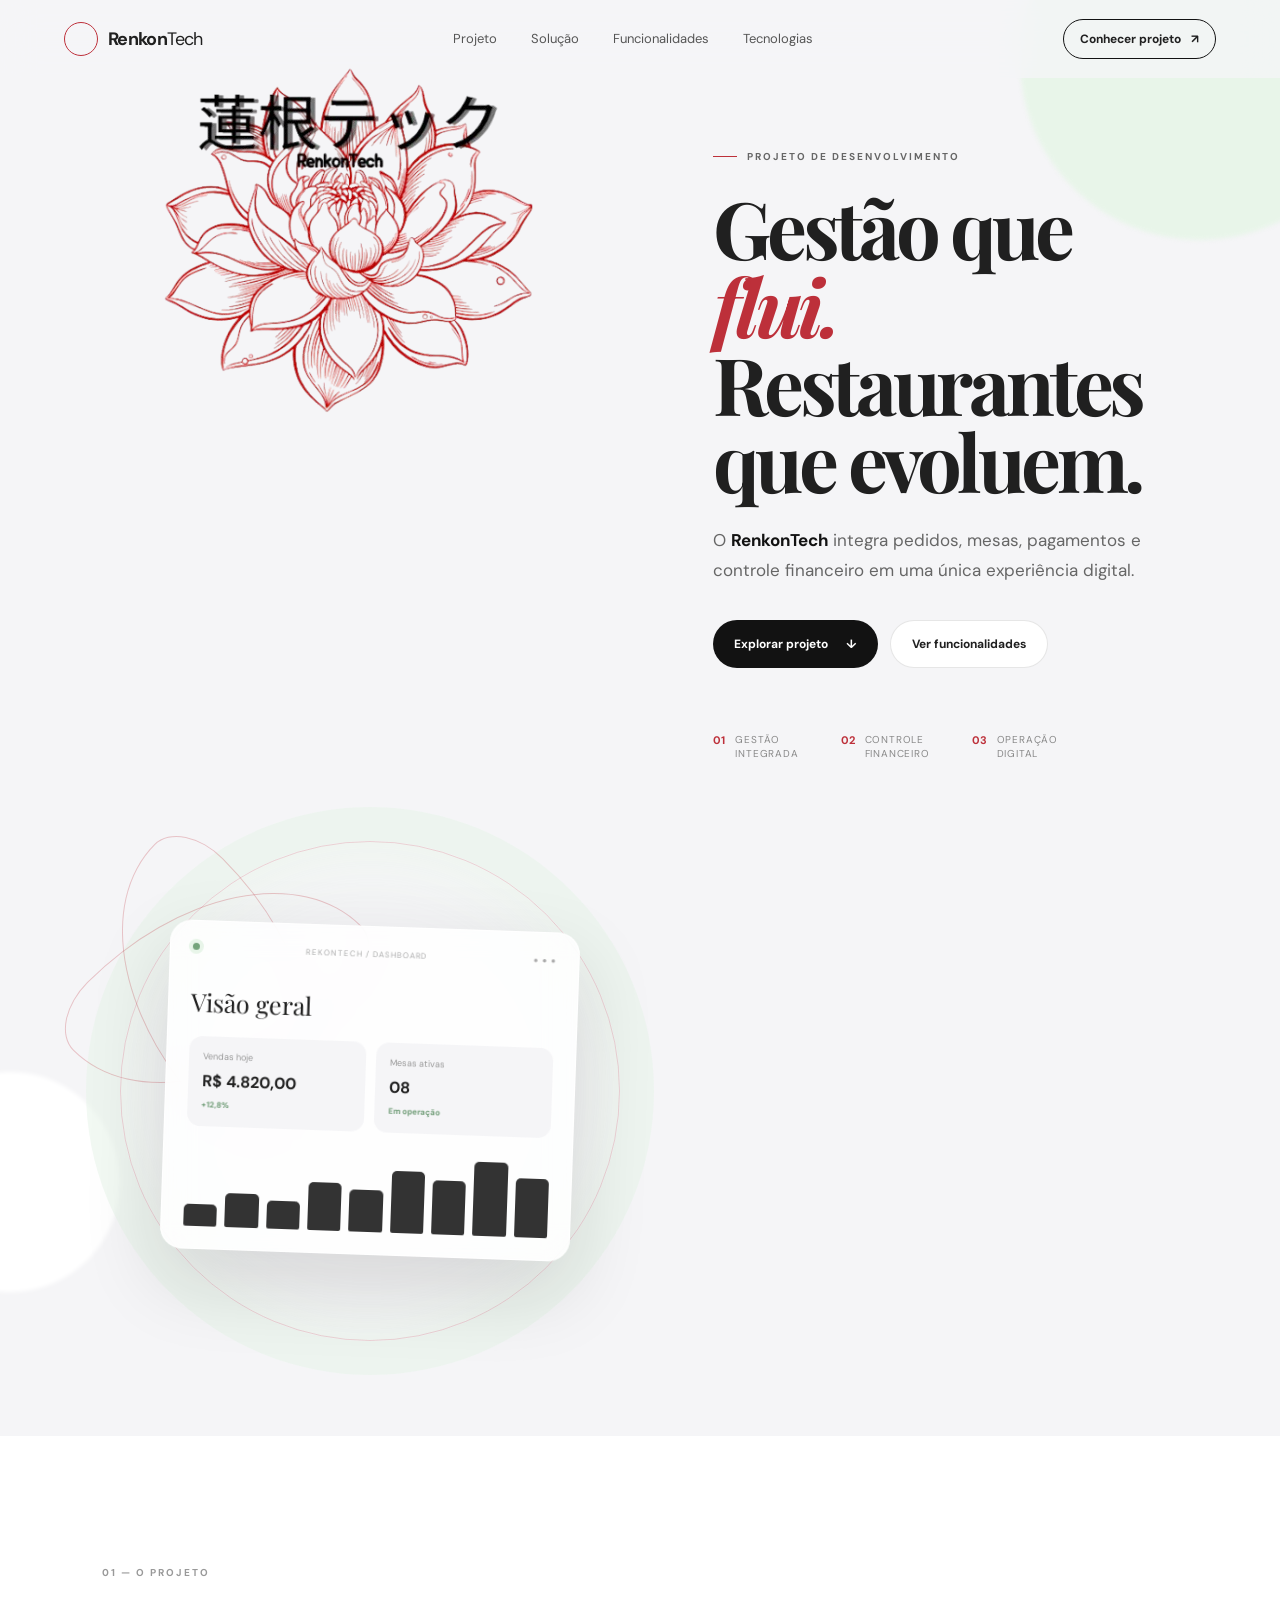
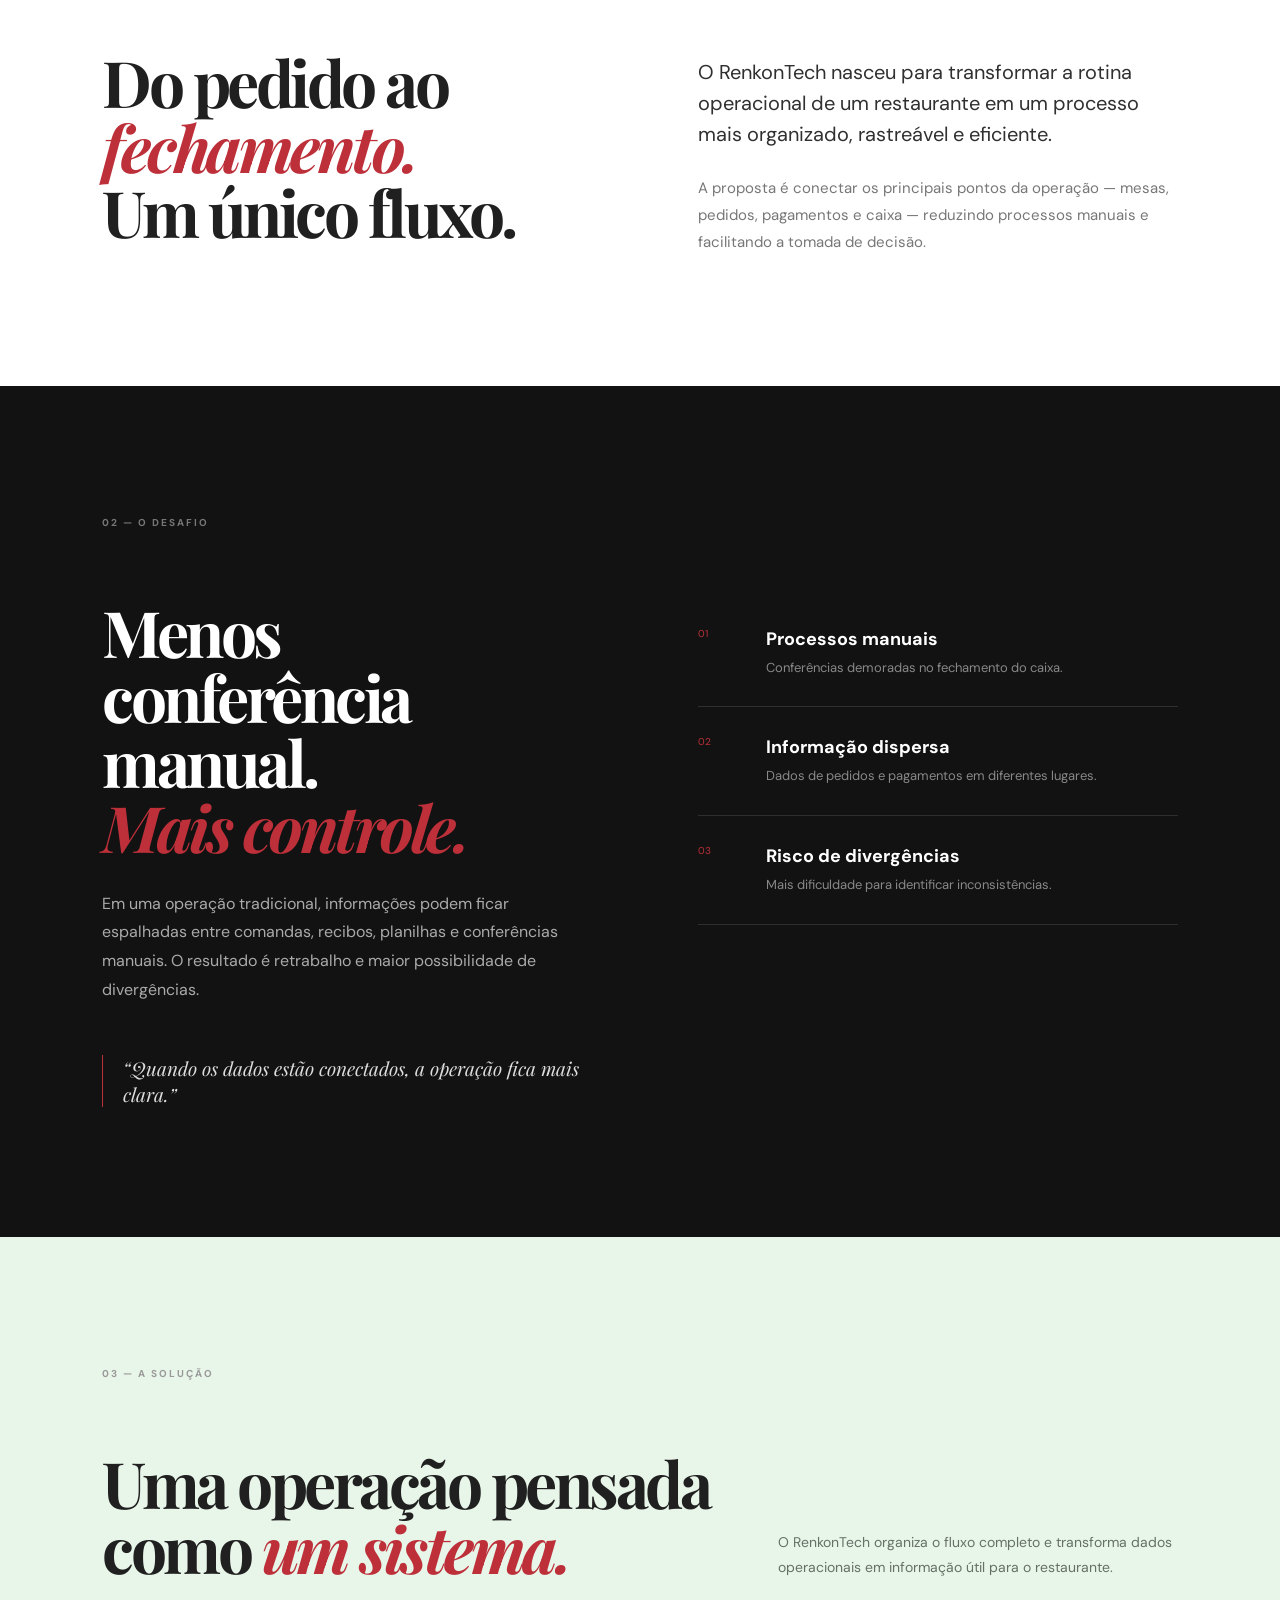
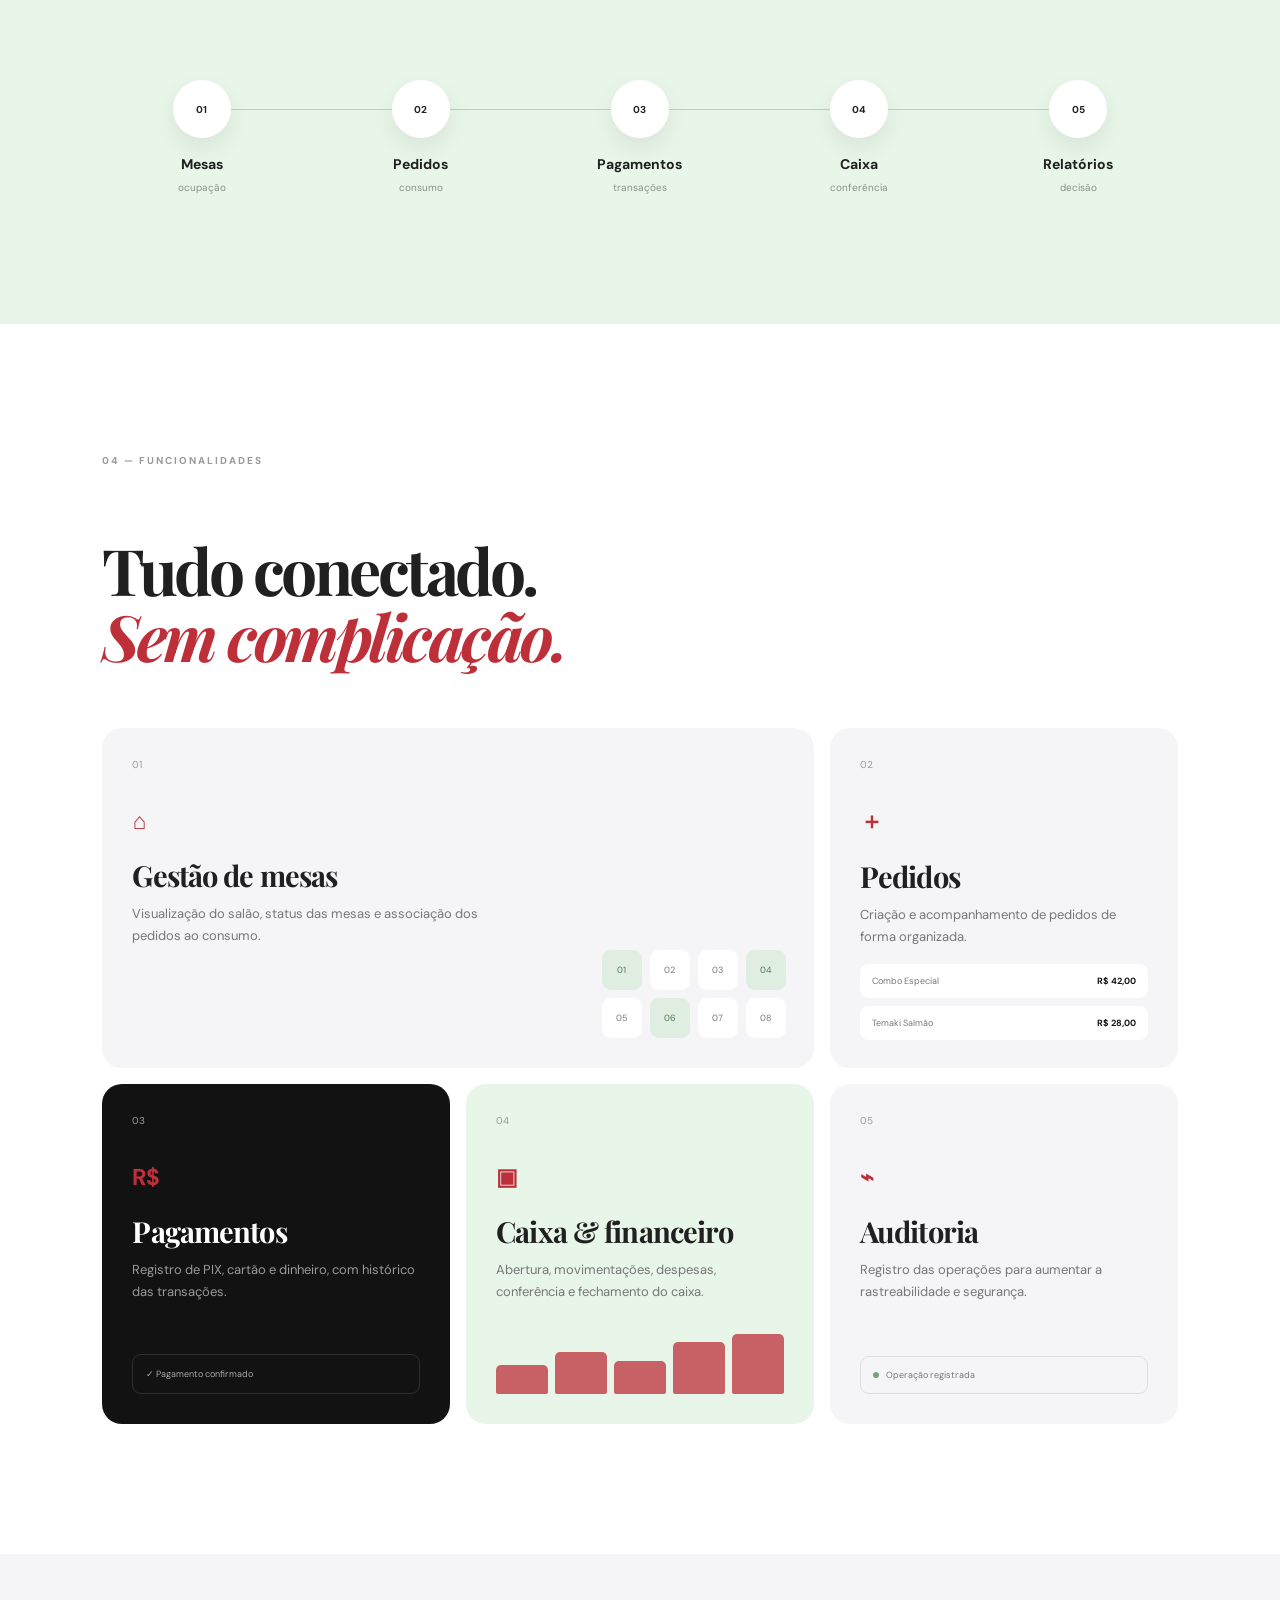
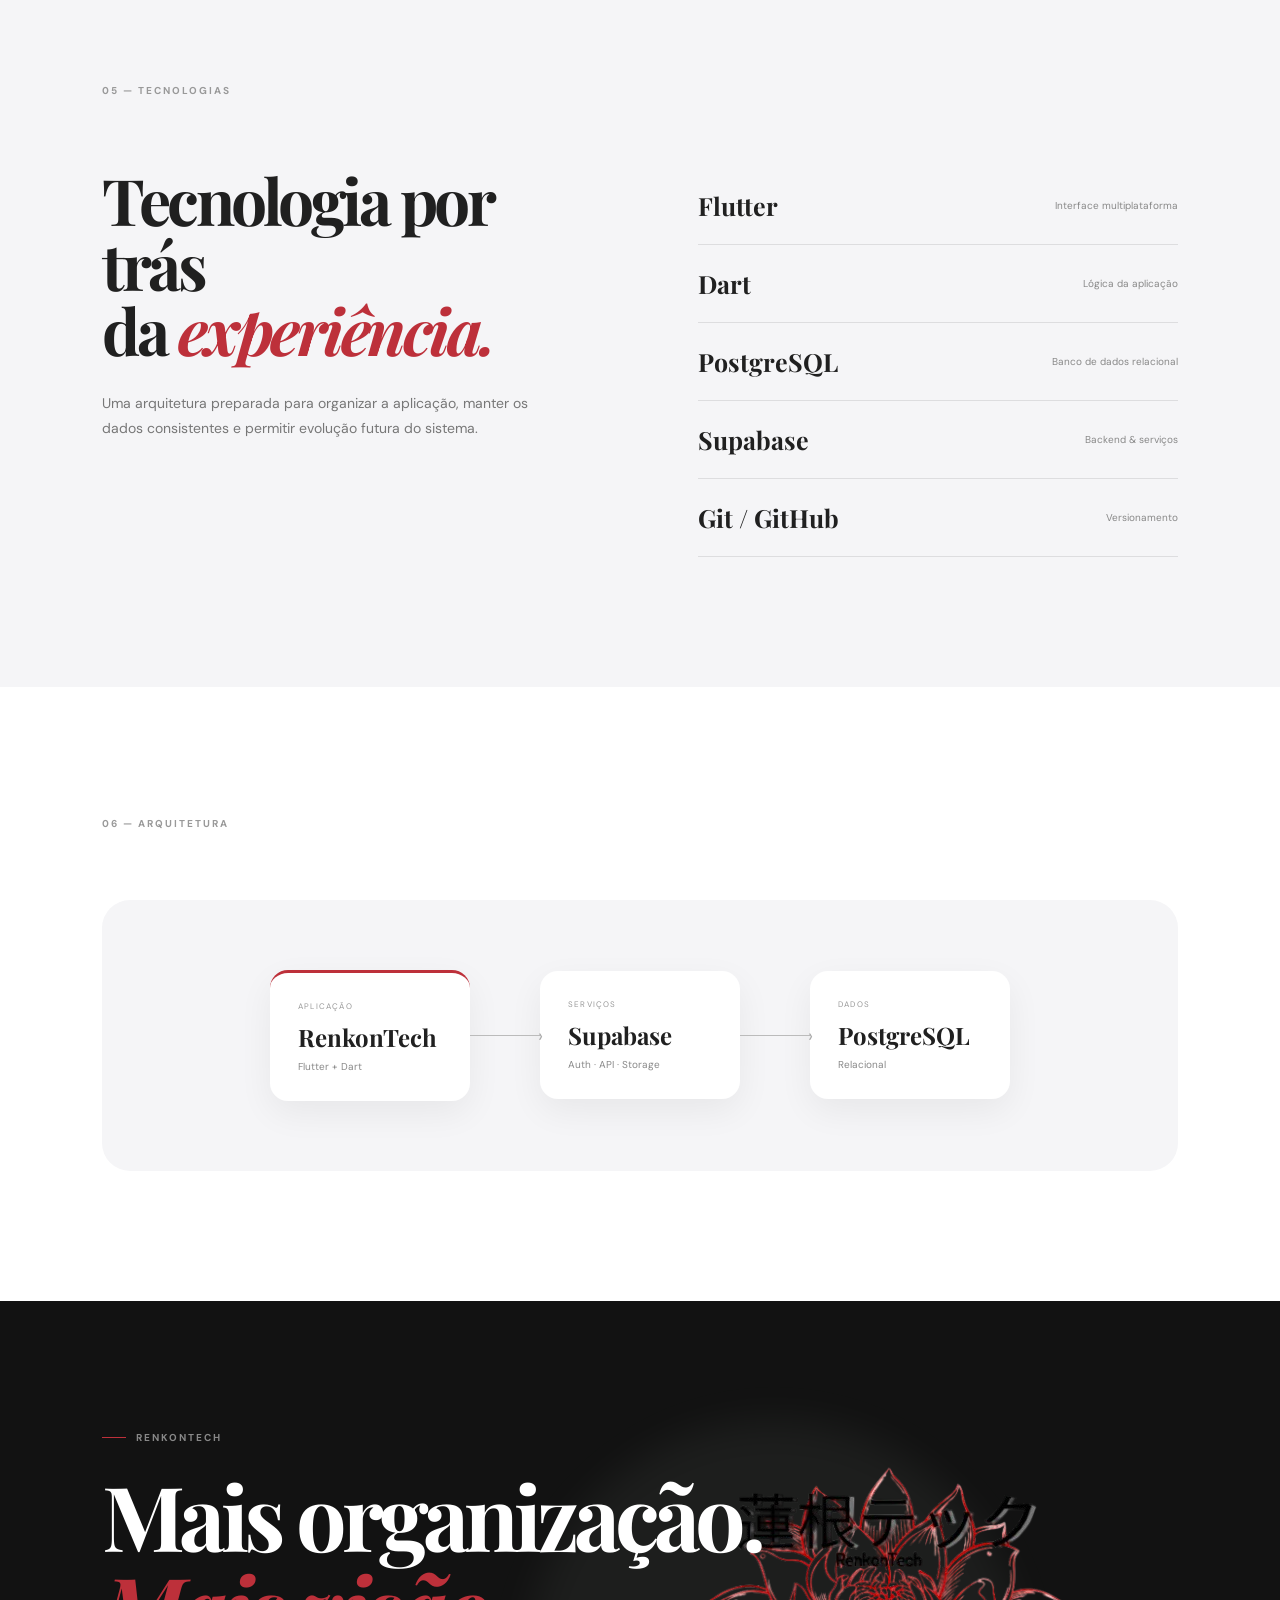
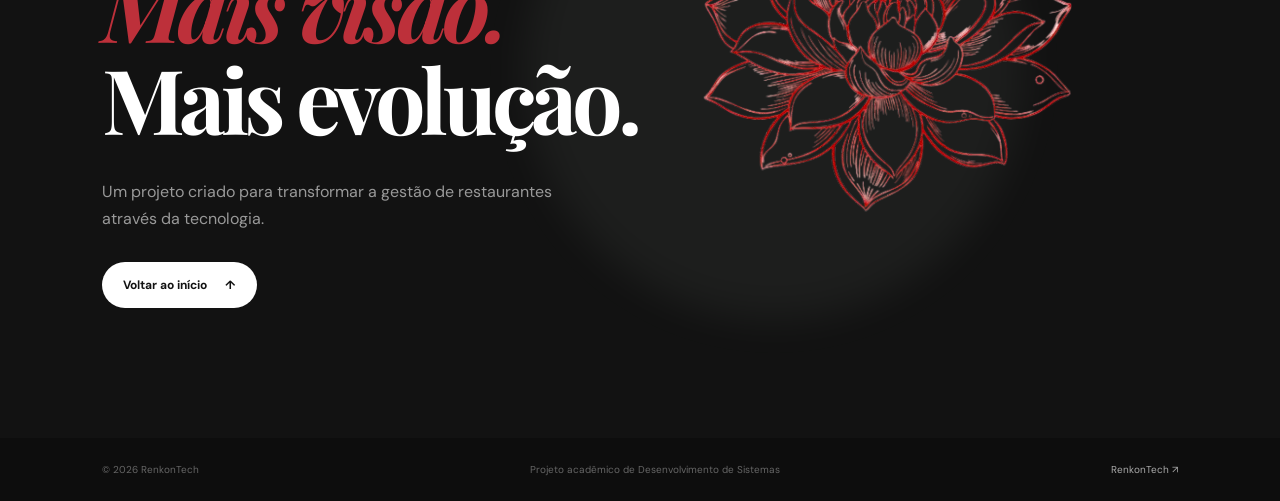
==== Portifolio/index.html @ 68fcdf46 "04.09.26" ====
<!DOCTYPE html>
<html lang="pt-BR">
<head>
  <meta charset="UTF-8">
  <meta name="viewport" content="width=device-width, initial-scale=1.0">
  <meta name="description" content="RenkonTech — sistema integrado de gestão para restaurantes.">
  <title>RenkonTech | Gestão inteligente para restaurantes</title>
  <link rel="preconnect" href="https://fonts.googleapis.com">
  <link rel="preconnect" href="https://fonts.gstatic.com" crossorigin>
  <link href="https://fonts.googleapis.com/css2?family=DM+Sans:wght@400;500;600;700&family=Playfair+Display:wght@600;700;800&display=swap" rel="stylesheet">
  <link rel="stylesheet" href="styles.css">
</head>
<body>
  <div class="cursor-glow"></div>

  <header class="header" id="header">
    <a class="brand" href="#inicio" aria-label="RenkonTech">
      <span class="brand-mark"><img src="assets/renkon-logo.png" class="logo"></span>
      <span>Renkon<span>Tech</span></span>
    </a>

    <nav class="nav" aria-label="Navegação principal">
      <a href="#projeto">Projeto</a>
      <a href="#solucao">Solução</a>
      <a href="#funcionalidades">Funcionalidades</a>
      <a href="#tecnologias">Tecnologias</a>
    </nav>

    <a class="header-cta" href="#contato">Conhecer projeto <span>↗</span></a>
    <button class="menu-btn" aria-label="Abrir menu">☰</button>
  </header>

  <main>
    <section class="hero" id="inicio">
      <div class="hero-orb orb-one"></div>
      <div class="hero-orb orb-two"></div>
      <div class="petals" aria-hidden="true"></div>

      <div class="hero-content reveal">
        <div class="eyebrow"><span></span> PROJETO DE DESENVOLVIMENTO</div>
        <h1>Gestão que <em>flui.</em><br>Restaurantes que evoluem.</h1>
        <p>
          O <strong>RenkonTech</strong> integra pedidos, mesas, pagamentos e
          controle financeiro em uma única experiência digital.
        </p>

        <div class="hero-actions">
          <a class="btn btn-dark" href="#projeto">Explorar projeto <span>↓</span></a>
          <a class="btn btn-light" href="#funcionalidades">Ver funcionalidades</a>
        </div>

        <div class="hero-meta">
          <div><strong>01</strong><span>Gestão<br>integrada</span></div>
          <div><strong>02</strong><span>Controle<br>financeiro</span></div>
          <div><strong>03</strong><span>Operação<br>digital</span></div>
        </div>
      </div>

      <div class="hero-visual reveal delay-2">
        <div class="lotus-ring"></div>
        <div class="visual-card">
          <div class="visual-top">
            <span class="status-dot"></span>
            <span>REKONTECH / DASHBOARD</span>
            <span>● ● ●</span>
          </div>
          <div class="visual-title">Visão geral</div>
          <div class="metrics">
            <div><small>Vendas hoje</small><strong>R$ 4.820,00</strong><b>+12,8%</b></div>
            <div><small>Mesas ativas</small><strong>08</strong><b>Em operação</b></div>
          </div>
          <div class="mini-chart">
            <i style="height:28%"></i><i style="height:42%"></i><i style="height:35%"></i>
            <i style="height:60%"></i><i style="height:52%"></i><i style="height:78%"></i>
            <i style="height:67%"></i><i style="height:92%"></i><i style="height:74%"></i>
          </div>
        </div>
      </div>
    </section>

    <section class="intro section" id="projeto">
      <div class="section-label reveal">01 — O PROJETO</div>
      <div class="intro-grid">
        <div class="reveal">
          <h2>Do pedido ao <span>fechamento.</span><br>Um único fluxo.</h2>
        </div>
        <div class="intro-copy reveal delay-1">
          <p class="lead">
            O RenkonTech nasceu para transformar a rotina operacional de um
            restaurante em um processo mais organizado, rastreável e eficiente.
          </p>
          <p>
            A proposta é conectar os principais pontos da operação — mesas,
            pedidos, pagamentos e caixa — reduzindo processos manuais e
            facilitando a tomada de decisão.
          </p>
        </div>
      </div>
    </section>

    <section class="problem section">
      <div class="section-label reveal">02 — O DESAFIO</div>
      <div class="problem-layout">
        <div class="problem-copy reveal">
          <h2>Menos conferência manual.<br><span>Mais controle.</span></h2>
          <p>
            Em uma operação tradicional, informações podem ficar espalhadas
            entre comandas, recibos, planilhas e conferências manuais.
            O resultado é retrabalho e maior possibilidade de divergências.
          </p>
          <div class="quote">“Quando os dados estão conectados, a operação fica mais clara.”</div>
        </div>

        <div class="pain-points reveal delay-1">
          <article><span>01</span><div><h3>Processos manuais</h3><p>Conferências demoradas no fechamento do caixa.</p></div></article>
          <article><span>02</span><div><h3>Informação dispersa</h3><p>Dados de pedidos e pagamentos em diferentes lugares.</p></div></article>
          <article><span>03</span><div><h3>Risco de divergências</h3><p>Mais dificuldade para identificar inconsistências.</p></div></article>
        </div>
      </div>
    </section>

    <section class="solution section" id="solucao">
      <div class="section-label reveal">03 — A SOLUÇÃO</div>
      <div class="solution-head reveal">
        <h2>Uma operação pensada<br>como <span>um sistema.</span></h2>
        <p>O RenkonTech organiza o fluxo completo e transforma dados operacionais em informação útil para o restaurante.</p>
      </div>

      <div class="flow reveal">
        <div class="flow-line"></div>
        <div class="flow-item"><b>01</b><span>Mesas</span><small>ocupação</small></div>
        <div class="flow-item"><b>02</b><span>Pedidos</span><small>consumo</small></div>
        <div class="flow-item"><b>03</b><span>Pagamentos</span><small>transações</small></div>
        <div class="flow-item"><b>04</b><span>Caixa</span><small>conferência</small></div>
        <div class="flow-item"><b>05</b><span>Relatórios</span><small>decisão</small></div>
      </div>
    </section>

    <section class="features section" id="funcionalidades">
      <div class="section-label reveal">04 — FUNCIONALIDADES</div>
      <div class="features-head reveal">
        <h2>Tudo conectado.<br><span>Sem complicação.</span></h2>
      </div>

      <div class="feature-grid">
        <article class="feature-card feature-large reveal">
          <div class="card-number">01</div>
          <div class="feature-icon">⌂</div>
          <h3>Gestão de mesas</h3>
          <p>Visualização do salão, status das mesas e associação dos pedidos ao consumo.</p>
          <div class="table-demo">
            <i class="busy">01</i><i>02</i><i>03</i><i class="busy">04</i>
            <i>05</i><i class="busy">06</i><i>07</i><i>08</i>
          </div>
        </article>

        <article class="feature-card reveal delay-1">
          <div class="card-number">02</div>
          <div class="feature-icon">＋</div>
          <h3>Pedidos</h3>
          <p>Criação e acompanhamento de pedidos de forma organizada.</p>
          <div class="fake-list"><span>Combo Especial <b>R$ 42,00</b></span><span>Temaki Salmão <b>R$ 28,00</b></span></div>
        </article>

        <article class="feature-card dark reveal delay-2">
          <div class="card-number">03</div>
          <div class="feature-icon">R$</div>
          <h3>Pagamentos</h3>
          <p>Registro de PIX, cartão e dinheiro, com histórico das transações.</p>
          <div class="payment-pill">✓ Pagamento confirmado</div>
        </article>

        <article class="feature-card mint reveal">
          <div class="card-number">04</div>
          <div class="feature-icon">▣</div>
          <h3>Caixa & financeiro</h3>
          <p>Abertura, movimentações, despesas, conferência e fechamento do caixa.</p>
          <div class="bar-chart"><i style="height:45%"></i><i style="height:65%"></i><i style="height:50%"></i><i style="height:80%"></i><i style="height:92%"></i></div>
        </article>

        <article class="feature-card reveal delay-1">
          <div class="card-number">05</div>
          <div class="feature-icon">⌁</div>
          <h3>Auditoria</h3>
          <p>Registro das operações para aumentar a rastreabilidade e segurança.</p>
          <div class="audit-line"><span></span> Operação registrada</div>
        </article>
      </div>
    </section>

    <section class="tech section" id="tecnologias">
      <div class="section-label reveal">05 — TECNOLOGIAS</div>
      <div class="tech-grid">
        <div class="tech-copy reveal">
          <h2>Tecnologia por trás<br>da <span>experiência.</span></h2>
          <p>
            Uma arquitetura preparada para organizar a aplicação, manter os
            dados consistentes e permitir evolução futura do sistema.
          </p>
        </div>
        <div class="tech-stack reveal delay-1">
          <div class="tech-item"><strong>Flutter</strong><span>Interface multiplataforma</span></div>
          <div class="tech-item"><strong>Dart</strong><span>Lógica da aplicação</span></div>
          <div class="tech-item"><strong>PostgreSQL</strong><span>Banco de dados relacional</span></div>
          <div class="tech-item"><strong>Supabase</strong><span>Backend & serviços</span></div>
          <div class="tech-item"><strong>Git / GitHub</strong><span>Versionamento</span></div>
        </div>
      </div>
    </section>

    <section class="architecture section">
      <div class="section-label reveal">06 — ARQUITETURA</div>
      <div class="architecture-card reveal">
        <div class="arch-node main-node"><small>APLICAÇÃO</small><strong>RenkonTech</strong><span>Flutter + Dart</span></div>
        <div class="arch-connector"></div>
        <div class="arch-node"><small>SERVIÇOS</small><strong>Supabase</strong><span>Auth · API · Storage</span></div>
        <div class="arch-connector"></div>
        <div class="arch-node"><small>DADOS</small><strong>PostgreSQL</strong><span>Relacional</span></div>
      </div>
    </section>

    <section class="closing section" id="contato">
      <div class="closing-glow"></div>
      <div class="closing-content reveal">
        <div class="eyebrow"><span></span> RENKONTECH</div>
        <h2>Mais organização.<br><em>Mais visão.</em><br>Mais evolução.</h2>
        <p>Um projeto criado para transformar a gestão de restaurantes através da tecnologia.</p>
        <a class="btn btn-white" href="#inicio">Voltar ao início <span>↑</span></a>
      </div>
      <div class="lotus-symbol"><img src="assets/renkon-logo.png" class="logo"></div>
    </section>
  </main>

  <footer>
    <span>© 2026 RenkonTech</span>
    <span>Projeto acadêmico de Desenvolvimento de Sistemas</span>
    <a href="#inicio">RenkonTech ↗</a>
  </footer>

  <script src="script.js"></script>
</body>
</html>
---- Portifolio/styles.css ----
:root {
  --mint: #E8F5E9;
  --soft: #F5F5F7;
  --dark: #121212;
  --text: #202020;
  --muted: #737373;
  --red: #BD303A;
  --white: #ffffff;
  --border: rgba(18,18,18,.10);
}

* { box-sizing: border-box; margin: 0; padding: 0; }
html { scroll-behavior: smooth; }
body {
  font-family: "DM Sans", sans-serif;
  background: var(--soft);
  color: var(--text);
  overflow-x: hidden;
}
a { color: inherit; text-decoration: none; }
button { font: inherit; }

.header {
  position: fixed; top: 0; left: 0; right: 0; z-index: 50;
  height: 78px; padding: 0 5vw;
  display: flex; align-items: center; justify-content: space-between;
  background: rgba(245,245,247,.76); backdrop-filter: blur(18px);
  border-bottom: 1px solid transparent;
  transition: .35s ease;
}
.header.scrolled { border-color: var(--border); }
.brand { display: flex; align-items: center; gap: 10px; font-weight: 700; letter-spacing: -.04em; }
.brand span:last-child { font-size: 18px; }
.brand span:last-child span { font-weight: 400; }
.brand-mark {
  width: 34px; height: 34px; border: 1.5px solid var(--red); border-radius: 50%;
  display: grid; place-items: center; color: var(--red); font-size: 18px;
}
.nav { display: flex; gap: 34px; font-size: 13px; color: #555; }
.nav a { position: relative; }
.nav a::after { content:""; position:absolute; left:0; bottom:-7px; width:0; height:1px; background:var(--red); transition:.3s; }
.nav a:hover::after { width:100%; }
.header-cta { font-size: 12px; font-weight: 700; padding: 11px 16px; border: 1px solid var(--dark); border-radius: 999px; }
.header-cta span { margin-left: 7px; }
.menu-btn { display:none; background:none; border:0; font-size:24px; }

.hero {
  min-height: 100vh; padding: 150px 7vw 80px;
  display: grid; grid-template-columns: 1.08fr .92fr; gap: 5vw;
  align-items: center; position: relative; overflow: hidden; background: var(--soft);
}
.hero-content { position:relative; z-index:2; max-width: 760px; }
.eyebrow { display:flex; align-items:center; gap:10px; font-size:10px; letter-spacing:.2em; font-weight:700; color:#666; }
.eyebrow span { width:24px; height:1px; background:var(--red); }
.hero h1, h2 {
  font-family: "Playfair Display", serif;
  letter-spacing: -.055em;
}
.hero h1 { font-size: clamp(48px, 6.2vw, 92px); line-height: .98; margin: 26px 0; }
.hero h1 em, h2 span, .closing h2 em { color: var(--red); font-style: italic; }
.hero p { max-width: 580px; font-size: 17px; line-height:1.75; color:#666; }
.hero p strong { color:var(--dark); }
.hero-actions { display:flex; gap:12px; margin-top:34px; flex-wrap:wrap; }
.btn { display:inline-flex; align-items:center; gap:18px; padding:15px 21px; border-radius:999px; font-size:12px; font-weight:700; transition:.3s; }
.btn:hover { transform:translateY(-3px); box-shadow:0 12px 25px rgba(0,0,0,.10); }
.btn-dark { background:var(--dark); color:white; }
.btn-light { background:white; border:1px solid var(--border); }
.btn-white { background:white; color:var(--dark); }
.hero-meta { display:flex; gap:42px; margin-top:65px; }
.hero-meta div { display:flex; gap:10px; align-items:flex-start; }
.hero-meta strong { font-size:11px; color:var(--red); }
.hero-meta span { font-size:10px; line-height:1.45; color:#888; text-transform:uppercase; letter-spacing:.08em; }

.hero-visual { position:relative; min-height:530px; display:grid; place-items:center; }
.lotus-ring {
  width: min(500px, 80vw); aspect-ratio:1; border-radius:50%;
  border:1px solid rgba(189,48,58,.18);
  box-shadow: inset 0 0 80px rgba(232,245,233,.8), 0 0 0 34px rgba(232,245,233,.55);
  animation: breathe 6s ease-in-out infinite;
}
.lotus-ring::before, .lotus-ring::after {
  content:""; position:absolute; width:190px; height:290px; border:1px solid rgba(189,48,58,.26);
  border-radius: 80% 20% 80% 20%; transform:rotate(45deg);
}
.lotus-ring::after { transform:rotate(-45deg); }
.visual-card {
  position:absolute; width:min(410px, 76vw); padding:22px; border-radius:22px;
  background:rgba(255,255,255,.82); backdrop-filter:blur(16px);
  box-shadow:0 30px 80px rgba(18,18,18,.14); border:1px solid rgba(255,255,255,.9);
  transform:rotate(2deg); animation: float 5s ease-in-out infinite;
}
.visual-top { display:flex; justify-content:space-between; color:#aaa; font-size:8px; letter-spacing:.12em; }
.status-dot { width:7px; height:7px; border-radius:50%; background:#74a47b; box-shadow:0 0 0 4px #e8f5e9; }
.visual-title { margin:32px 0 18px; font-family:"Playfair Display"; font-size:25px; }
.metrics { display:grid; grid-template-columns:1fr 1fr; gap:10px; }
.metrics > div { background:var(--soft); padding:14px; border-radius:13px; }
.metrics small { display:block; color:#999; font-size:9px; margin-bottom:8px; }
.metrics strong { display:block; font-size:16px; }
.metrics b { font-size:8px; color:#6e9b75; }
.mini-chart { height:100px; display:flex; align-items:end; gap:8px; padding-top:20px; }
.mini-chart i, .bar-chart i { flex:1; display:block; background:var(--dark); border-radius:5px 5px 2px 2px; opacity:.86; }

.hero-orb { position:absolute; border-radius:50%; filter:blur(2px); pointer-events:none; }
.orb-one { width:360px; height:360px; background:var(--mint); top:-120px; right:-100px; }
.orb-two { width:220px; height:220px; background:#fff; bottom:10%; left:-100px; }

.section { padding: 130px 8vw; position:relative; }
.section-label { font-size:10px; letter-spacing:.2em; font-weight:700; color:#999; margin-bottom:70px; }
.intro { background:white; }
.intro-grid, .problem-layout, .tech-grid { display:grid; grid-template-columns:1fr 1fr; gap:9vw; }
h2 { font-size:clamp(40px,5vw,72px); line-height:1.02; }
.intro-copy { padding-top:8px; max-width:530px; }
.lead { font-size:20px !important; color:#303030 !important; line-height:1.55 !important; margin-bottom:25px; }
.intro-copy p { color:#777; line-height:1.8; font-size:15px; }

.problem { background:var(--dark); color:white; }
.problem .section-label { color:#777; }
.problem-copy p { margin-top:30px; max-width:510px; line-height:1.8; color:#aaa; }
.quote { margin-top:50px; padding-left:20px; border-left:1px solid var(--red); color:#ddd; font-family:"Playfair Display"; font-size:19px; font-style:italic; }
.pain-points { display:flex; flex-direction:column; gap:0; }
.pain-points article { display:grid; grid-template-columns:50px 1fr; gap:18px; padding:28px 0; border-bottom:1px solid rgba(255,255,255,.12); }
.pain-points article > span { color:var(--red); font-size:10px; }
.pain-points h3 { font-size:18px; margin-bottom:7px; }
.pain-points p { color:#888; font-size:13px; line-height:1.6; }

.solution { background:var(--mint); }
.solution-head { display:flex; justify-content:space-between; gap:50px; align-items:end; }
.solution-head p { max-width:400px; line-height:1.8; color:#667067; font-size:14px; }
.flow { margin-top:100px; display:grid; grid-template-columns:repeat(5,1fr); gap:20px; position:relative; }
.flow-line { position:absolute; top:29px; left:9%; right:9%; height:1px; background:rgba(18,18,18,.18); }
.flow-item { position:relative; z-index:1; display:flex; flex-direction:column; align-items:center; gap:8px; }
.flow-item b { width:58px; height:58px; border-radius:50%; background:white; display:grid; place-items:center; font-size:10px; box-shadow:0 10px 25px rgba(0,0,0,.07); }
.flow-item span { font-weight:700; font-size:14px; margin-top:9px; }
.flow-item small { color:#879188; font-size:10px; }

.features { background:white; }
.features-head { margin-bottom:60px; }
.feature-grid { display:grid; grid-template-columns:repeat(3,1fr); gap:16px; }
.feature-card { padding:30px; min-height:340px; background:var(--soft); border-radius:20px; position:relative; overflow:hidden; transition:.4s; }
.feature-card:hover { transform:translateY(-7px); box-shadow:0 20px 50px rgba(18,18,18,.08); }
.feature-large { grid-column:span 2; }
.feature-card.dark { background:var(--dark); color:white; }
.feature-card.mint { background:var(--mint); }
.card-number { font-size:10px; color:#999; }
.feature-icon { margin:35px 0 20px; font-size:23px; font-weight:700; color:var(--red); }
.feature-card h3 { font-family:"Playfair Display"; font-size:29px; letter-spacing:-.03em; }
.feature-card p { color:#777; max-width:360px; font-size:13px; line-height:1.7; margin-top:9px; }
.dark p { color:#999; }
.table-demo { position:absolute; right:28px; bottom:30px; display:grid; grid-template-columns:repeat(4,40px); gap:8px; }
.table-demo i { width:40px; height:40px; border-radius:9px; display:grid; place-items:center; background:white; color:#777; font-style:normal; font-size:9px; }
.table-demo .busy { background:#dfeee1; color:#4f7c56; }
.fake-list { position:absolute; bottom:28px; left:30px; right:30px; display:flex; flex-direction:column; gap:8px; }
.fake-list span { background:white; padding:11px 12px; border-radius:9px; font-size:9px; color:#777; display:flex; justify-content:space-between; }
.fake-list b { color:var(--dark); }
.payment-pill { position:absolute; bottom:30px; left:30px; right:30px; padding:13px; border:1px solid rgba(255,255,255,.12); border-radius:9px; font-size:9px; color:#aaa; }
.bar-chart { height:65px; display:flex; align-items:end; gap:7px; position:absolute; left:30px; right:30px; bottom:30px; }
.bar-chart i { background:var(--red); opacity:.75; }
.audit-line { position:absolute; left:30px; right:30px; bottom:30px; padding:12px; border:1px solid var(--border); border-radius:9px; font-size:9px; color:#777; }
.audit-line span { display:inline-block; width:6px; height:6px; background:#74a47b; border-radius:50%; margin-right:5px; }

.tech { background:var(--soft); }
.tech-copy p { max-width:470px; color:#777; line-height:1.8; font-size:14px; margin-top:28px; }
.tech-stack { display:flex; flex-direction:column; }
.tech-item { padding:22px 0; border-bottom:1px solid var(--border); display:flex; align-items:center; justify-content:space-between; gap:20px; }
.tech-item strong { font-family:"Playfair Display"; font-size:25px; }
.tech-item span { font-size:10px; color:#888; text-align:right; }

.architecture { background:white; }
.architecture-card { padding:70px 5vw; background:var(--soft); border-radius:28px; display:flex; align-items:center; justify-content:center; gap:0; }
.arch-node { background:white; padding:28px; min-width:200px; border-radius:18px; box-shadow:0 12px 35px rgba(0,0,0,.06); }
.arch-node small { display:block; color:#999; font-size:8px; letter-spacing:.15em; margin-bottom:10px; }
.arch-node strong { display:block; font-family:"Playfair Display"; font-size:24px; }
.arch-node span { display:block; color:#888; font-size:10px; margin-top:7px; }
.main-node { border-top:3px solid var(--red); }
.arch-connector { width:70px; height:1px; background:#bbb; position:relative; }
.arch-connector::after { content:"›"; position:absolute; right:-3px; top:-11px; color:#aaa; font-size:18px; }

.closing { min-height:75vh; background:var(--dark); color:white; display:flex; align-items:center; overflow:hidden; }
.closing-content { position:relative; z-index:2; }
.closing .eyebrow { color:#888; }
.closing h2 { font-size:clamp(48px,7vw,95px); margin:25px 0 35px; }
.closing p { color:#999; max-width:450px; line-height:1.7; margin-bottom:30px; }
.lotus-symbol { position:absolute; right:8vw; font-size:min(30vw,390px); color:rgba(189,48,58,.13); line-height:1; animation:spinSlow 20s linear infinite; }
.closing-glow { position:absolute; width:500px; height:500px; border-radius:50%; background:rgba(232,245,233,.05); filter:blur(20px); right:20%; }

footer { background:#0d0d0d; color:#666; padding:25px 8vw; display:flex; justify-content:space-between; gap:20px; font-size:10px; }
footer a { color:#aaa; }

.cursor-glow { position:fixed; width:250px; height:250px; border-radius:50%; pointer-events:none; z-index:1; background:radial-gradient(circle, rgba(232,245,233,.55), transparent 65%); transform:translate(-50%,-50%); opacity:0; transition:opacity .3s; }
.reveal { opacity:0; transform:translateY(35px); transition:opacity .8s ease, transform .8s ease; }
.reveal.visible { opacity:1; transform:none; }
.delay-1 { transition-delay:.12s; }
.delay-2 { transition-delay:.24s; }

@keyframes float { 0%,100%{transform:rotate(2deg) translateY(0)} 50%{transform:rotate(2deg) translateY(-14px)} }
@keyframes breathe { 0%,100%{transform:scale(1)} 50%{transform:scale(1.035)} }
@keyframes spinSlow { to{transform:rotate(360deg)} }

@media (max-width: 900px) {
  .nav, .header-cta { display:none; }
  .menu-btn { display:block; }
  .header.menu-open .nav {
    display:flex; position:absolute; top:78px; left:0; right:0; padding:25px 7vw;
    flex-direction:column; background:rgba(245,245,247,.97); border-bottom:1px solid var(--border);
  }
  .hero { grid-template-columns:1fr; padding-top:130px; }
  .hero-visual { min-height:420px; }
  .intro-grid, .problem-layout, .tech-grid { grid-template-columns:1fr; gap:50px; }
  .solution-head { flex-direction:column; align-items:start; }
  .flow { grid-template-columns:1fr 1fr 1fr; }
  .flow-line { display:none; }
  .feature-grid { grid-template-columns:1fr 1fr; }
  .feature-large { grid-column:span 2; }
  .architecture-card { flex-direction:column; }
  .arch-connector { width:1px; height:40px; }
  .arch-connector::after { transform:rotate(90deg); right:-4px; top:10px; }
}
@media (max-width: 600px) {
  .section { padding:90px 7vw; }
  .hero { padding-left:7vw; padding-right:7vw; }
  .hero-meta { gap:20px; }
  .hero-visual { min-height:350px; }
  .feature-grid { grid-template-columns:1fr; }
  .feature-large { grid-column:auto; }
  .flow { grid-template-columns:1fr 1fr; }
  .flow-item:last-child { grid-column:span 2; }
  .architecture-card { padding:40px 20px; }
  .arch-node { width:100%; min-width:0; }
  footer { flex-direction:column; }
}
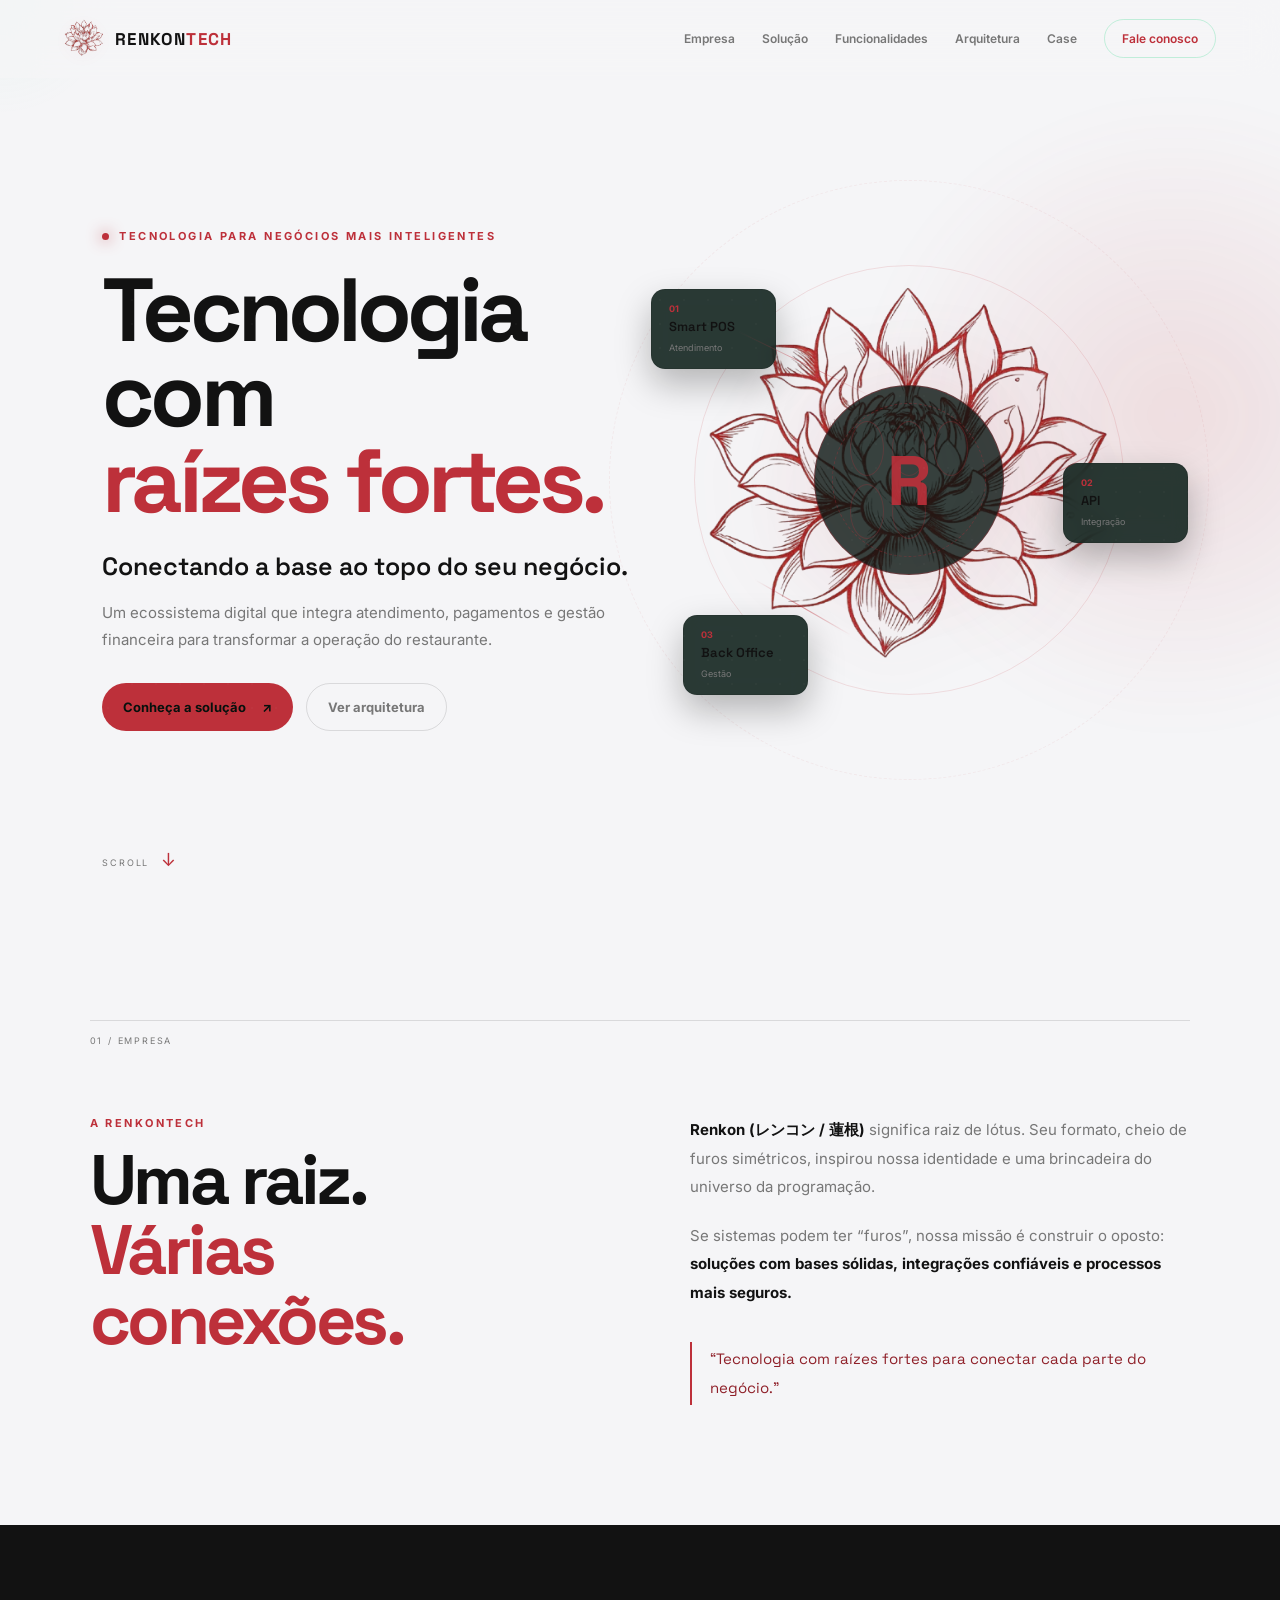
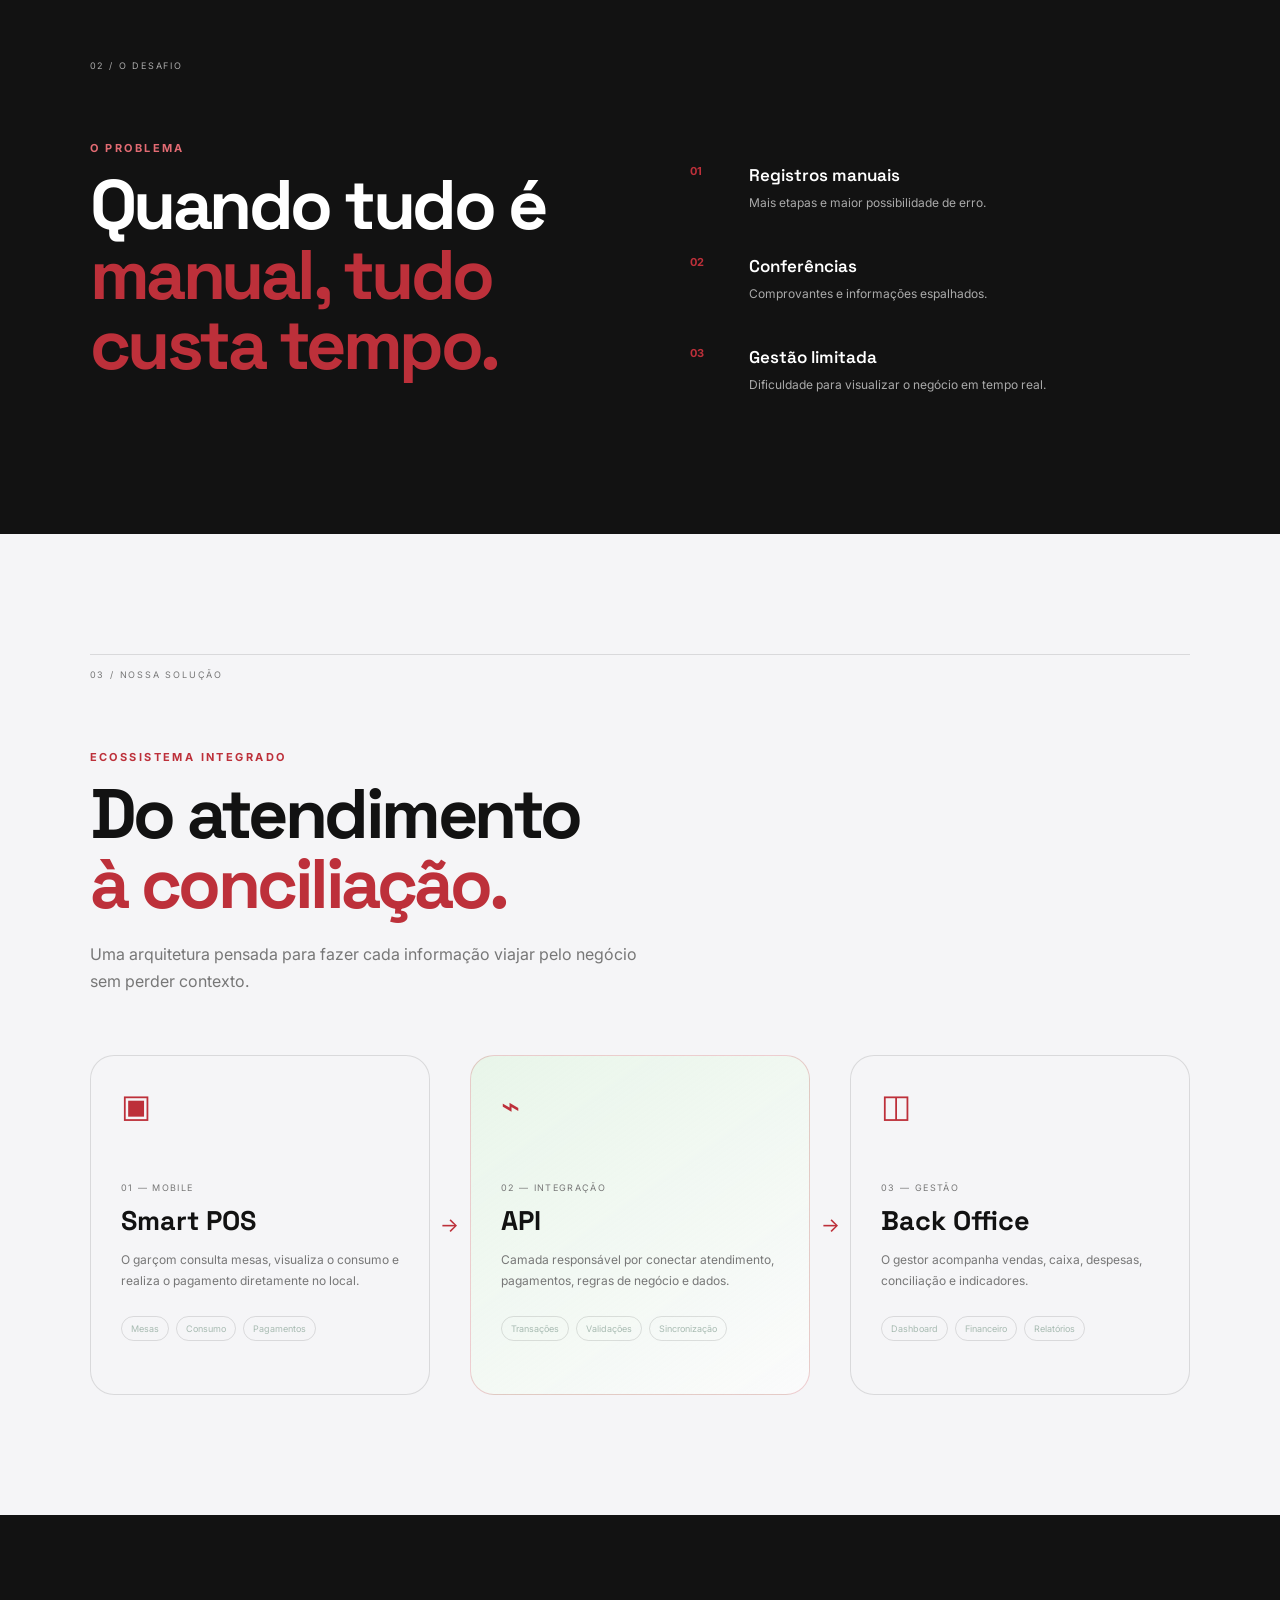
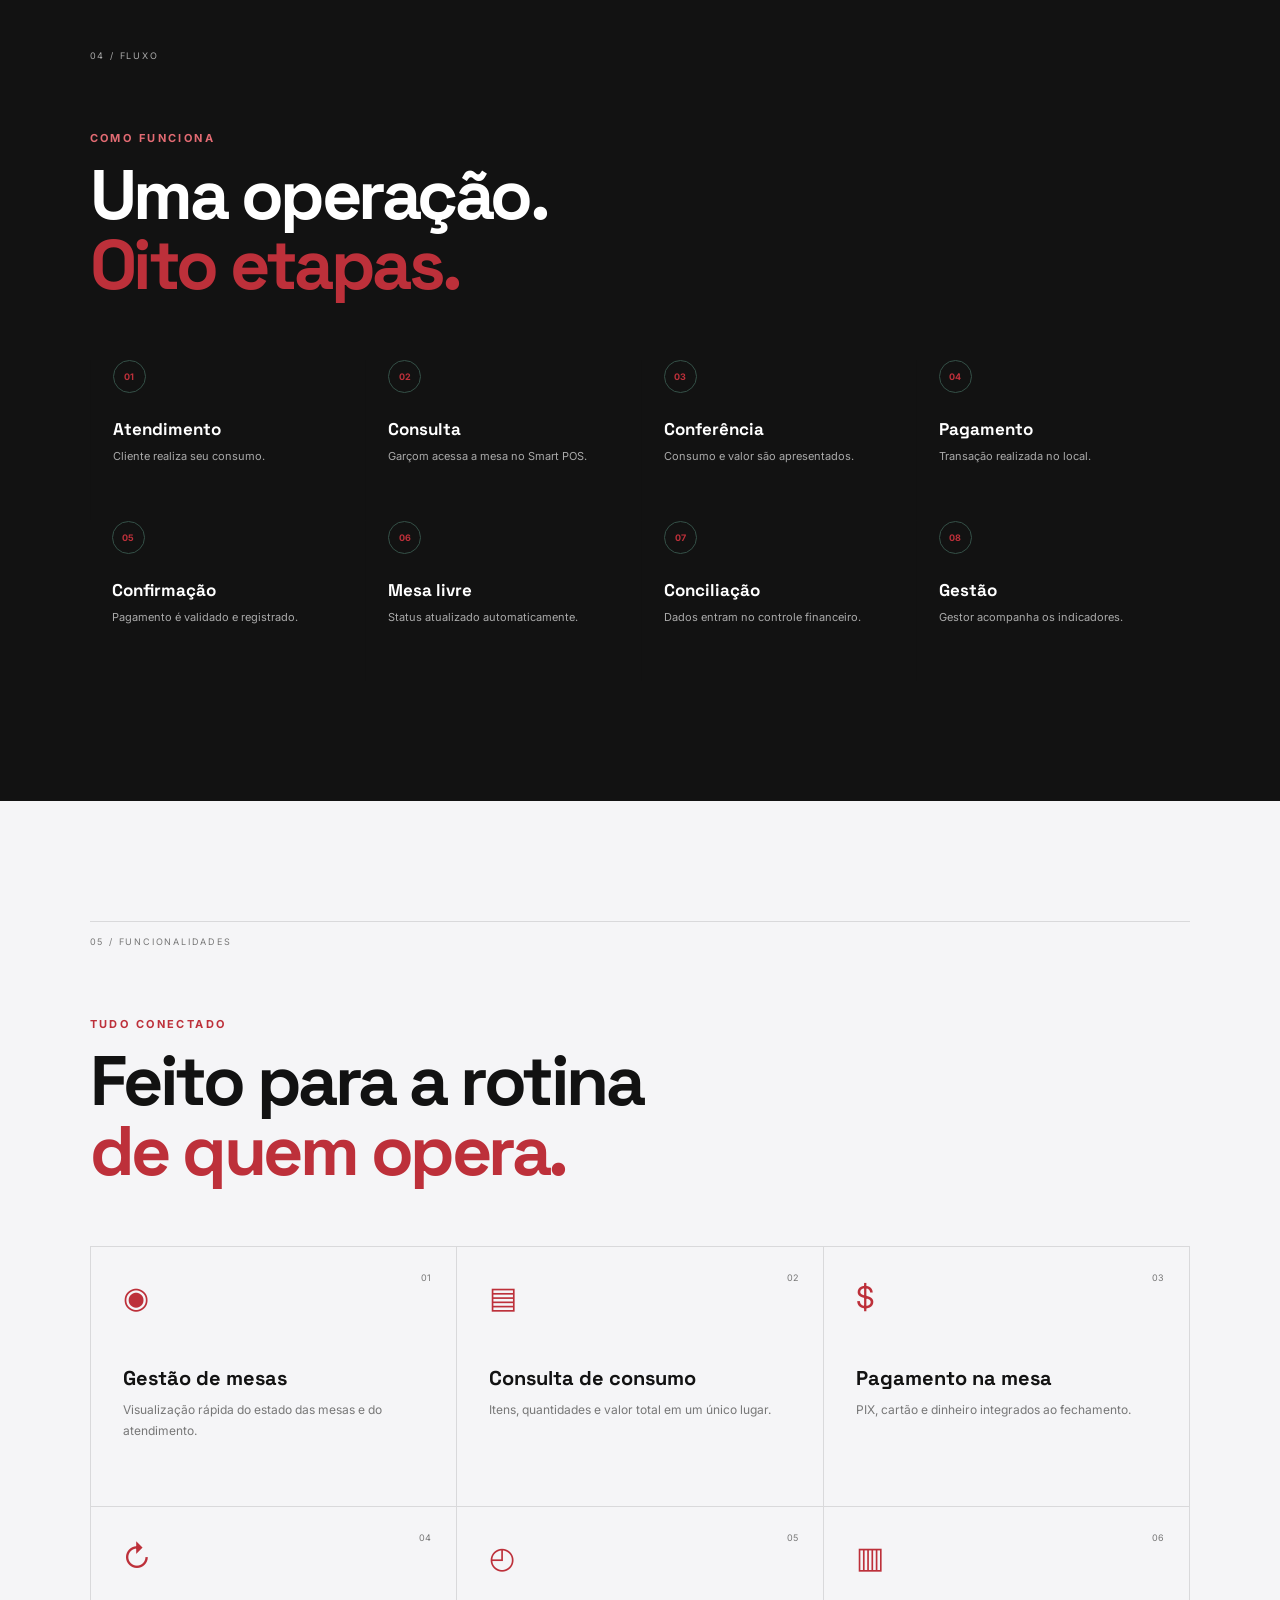
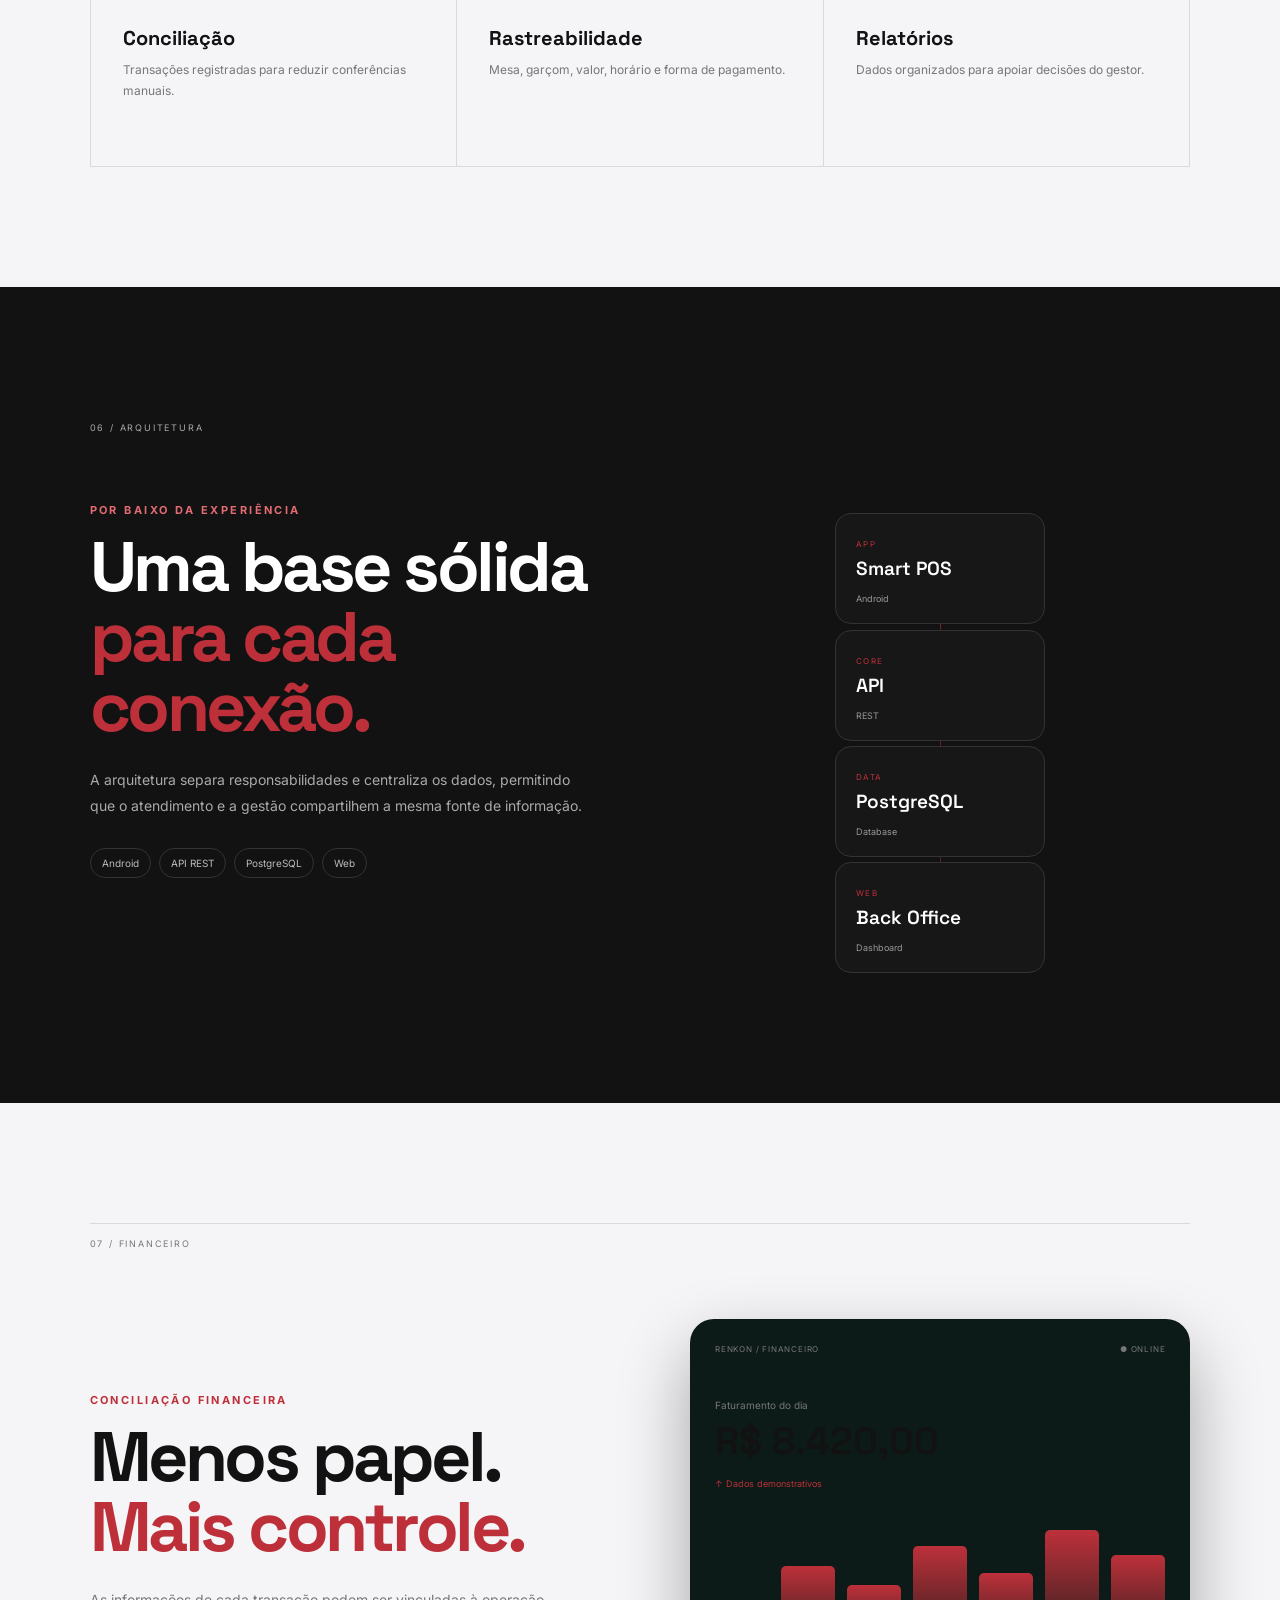
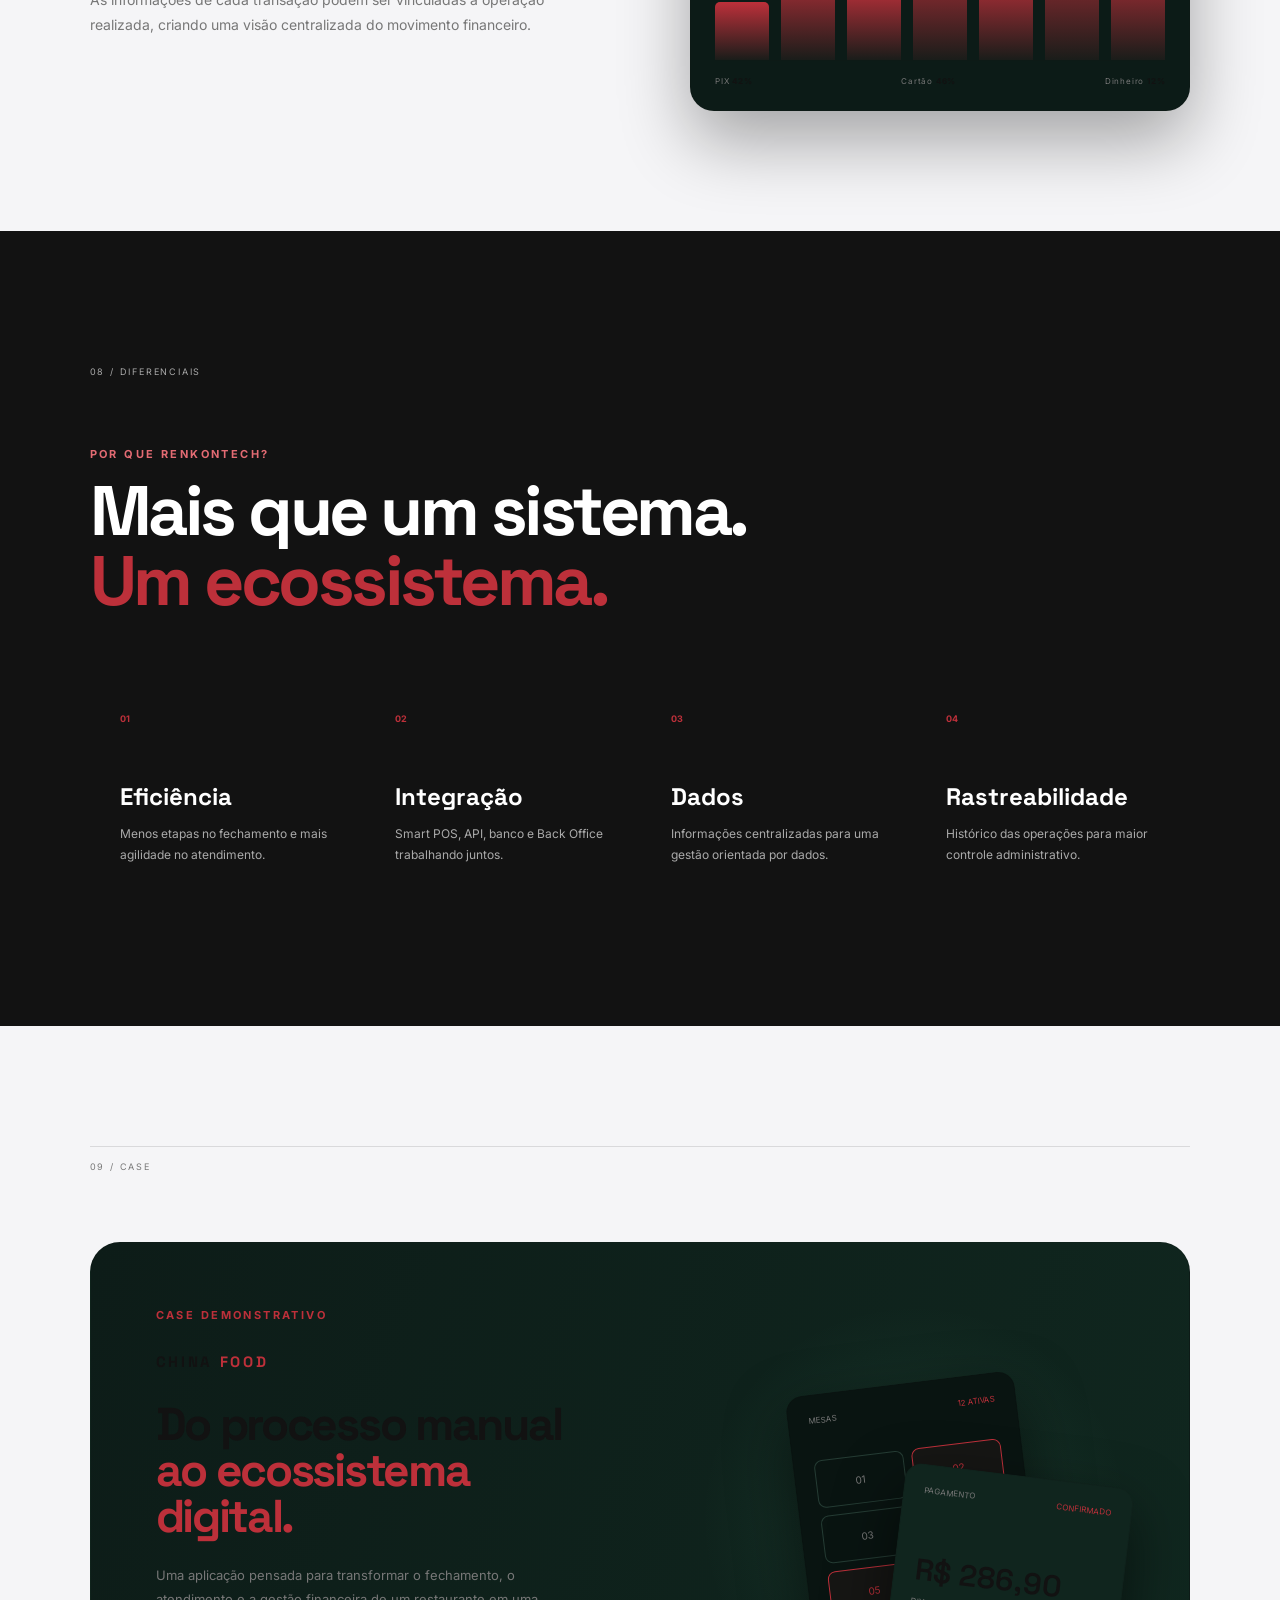
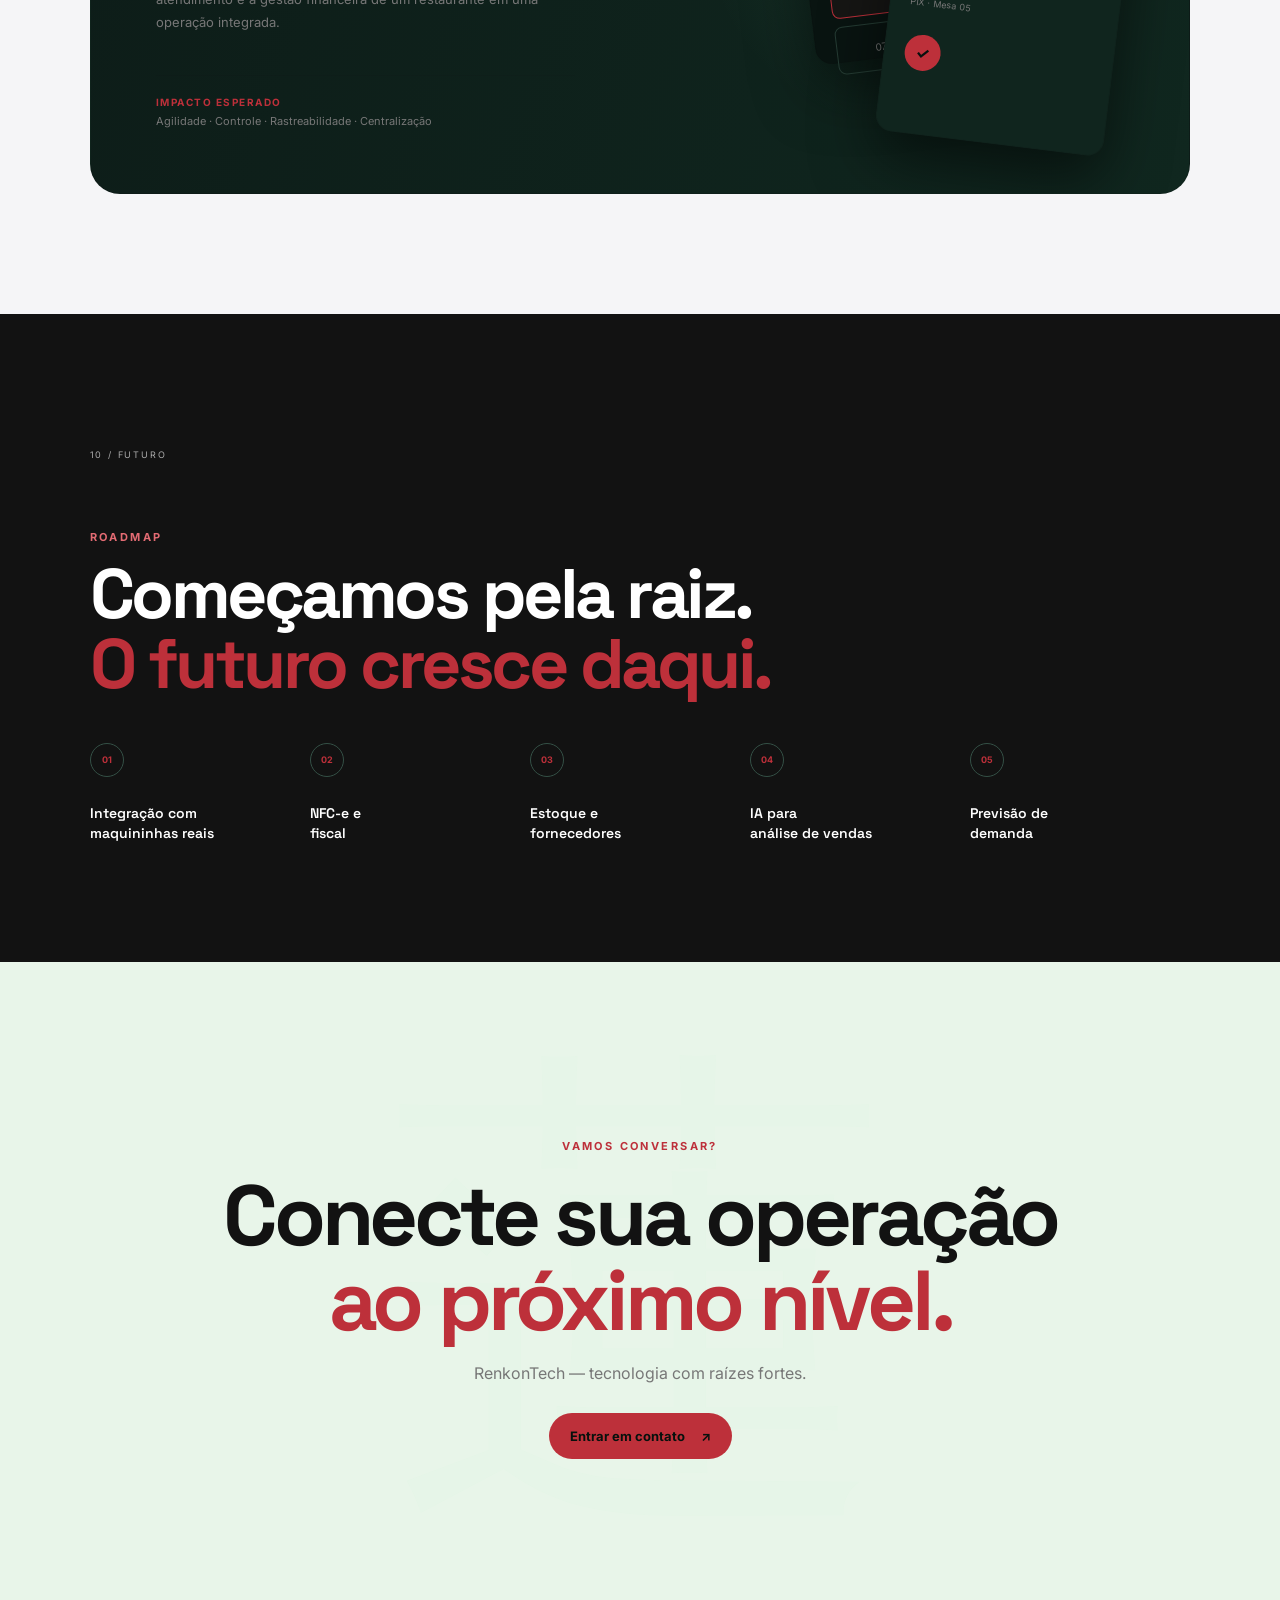
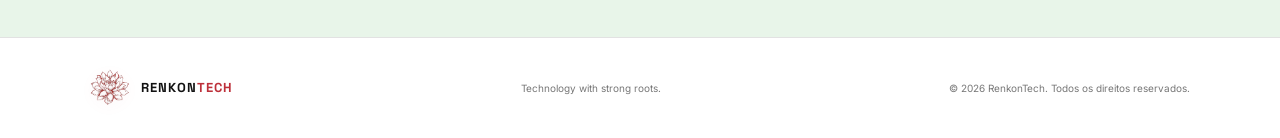
==== commit b1b6c44d: "07.09.2026" ====
--- a/Portifolio/index.html
+++ b/Portifolio/index.html
@@ -3,238 +3,263 @@
 <head>
   <meta charset="UTF-8">
   <meta name="viewport" content="width=device-width, initial-scale=1.0">
-  <meta name="description" content="RenkonTech — sistema integrado de gestão para restaurantes.">
-  <title>RenkonTech | Gestão inteligente para restaurantes</title>
+  <meta name="description" content="RenkonTech — Tecnologia com raízes fortes. Sistema integrado de atendimento e gestão financeira para restaurantes.">
+  <title>RenkonTech — Tecnologia com raízes fortes</title>
   <link rel="preconnect" href="https://fonts.googleapis.com">
   <link rel="preconnect" href="https://fonts.gstatic.com" crossorigin>
-  <link href="https://fonts.googleapis.com/css2?family=DM+Sans:wght@400;500;600;700&family=Playfair+Display:wght@600;700;800&display=swap" rel="stylesheet">
-  <link rel="stylesheet" href="styles.css">
+  <link href="https://fonts.googleapis.com/css2?family=Inter:wght@400;500;600;700;800&family=Space+Grotesk:wght@500;600;700&display=swap" rel="stylesheet">
+  <link rel="stylesheet" href="style.css">
 </head>
 <body>
   <div class="cursor-glow"></div>
 
-  <header class="header" id="header">
-    <a class="brand" href="#inicio" aria-label="RenkonTech">
-      <span class="brand-mark"><img src="assets/renkon-logo.png" class="logo"></span>
-      <span>Renkon<span>Tech</span></span>
+  <header class="navbar" id="navbar">
+    <a class="brand" href="#inicio" aria-label="RenkonTech início">
+      <img class="brand-logo" src="logo-renkontech.png" alt="Logo RenkonTech">
+      <span>RENKON<span>TECH</span></span>
     </a>
 
-    <nav class="nav" aria-label="Navegação principal">
-      <a href="#projeto">Projeto</a>
+    <button class="menu-toggle" aria-label="Abrir menu"><span></span><span></span><span></span></button>
+
+    <nav class="nav-links">
+      <a href="#empresa">Empresa</a>
       <a href="#solucao">Solução</a>
       <a href="#funcionalidades">Funcionalidades</a>
-      <a href="#tecnologias">Tecnologias</a>
+      <a href="#arquitetura">Arquitetura</a>
+      <a href="#case">Case</a>
+      <a href="#contato" class="nav-cta">Fale conosco</a>
     </nav>
-
-    <a class="header-cta" href="#contato">Conhecer projeto <span>↗</span></a>
-    <button class="menu-btn" aria-label="Abrir menu">☰</button>
   </header>
 
   <main>
     <section class="hero" id="inicio">
-      <div class="hero-orb orb-one"></div>
-      <div class="hero-orb orb-two"></div>
-      <div class="petals" aria-hidden="true"></div>
-
+      <div class="hero-grid"></div>
       <div class="hero-content reveal">
-        <div class="eyebrow"><span></span> PROJETO DE DESENVOLVIMENTO</div>
-        <h1>Gestão que <em>flui.</em><br>Restaurantes que evoluem.</h1>
-        <p>
-          O <strong>RenkonTech</strong> integra pedidos, mesas, pagamentos e
-          controle financeiro em uma única experiência digital.
-        </p>
-
+        <div class="eyebrow"><span></span> Tecnologia para negócios mais inteligentes</div>
+        <h1>Tecnologia com<br><em>raízes fortes.</em></h1>
+        <p class="hero-subtitle">Conectando a base ao topo do seu negócio.</p>
+        <p class="hero-text">Um ecossistema digital que integra atendimento, pagamentos e gestão financeira para transformar a operação do restaurante.</p>
         <div class="hero-actions">
-          <a class="btn btn-dark" href="#projeto">Explorar projeto <span>↓</span></a>
-          <a class="btn btn-light" href="#funcionalidades">Ver funcionalidades</a>
-        </div>
-
-        <div class="hero-meta">
-          <div><strong>01</strong><span>Gestão<br>integrada</span></div>
-          <div><strong>02</strong><span>Controle<br>financeiro</span></div>
-          <div><strong>03</strong><span>Operação<br>digital</span></div>
-        </div>
-      </div>
-
-      <div class="hero-visual reveal delay-2">
-        <div class="lotus-ring"></div>
-        <div class="visual-card">
-          <div class="visual-top">
-            <span class="status-dot"></span>
-            <span>REKONTECH / DASHBOARD</span>
-            <span>● ● ●</span>
+          <a href="#solucao" class="btn btn-primary">Conheça a solução <span>↗</span></a>
+          <a href="#arquitetura" class="btn btn-ghost">Ver arquitetura</a>
+        </div>
+      </div>
+
+      <div class="hero-visual reveal">
+        <div class="lotus-hero"><img src="logo-renkontech.png" alt="" aria-hidden="true"></div>
+        <div class="orbit orbit-1"></div>
+        <div class="orbit orbit-2"></div>
+        <div class="root-core">
+          <div class="core-ring"></div>
+          <div class="lotus-holes">
+            <span></span><span></span><span></span><span></span><span></span>
           </div>
-          <div class="visual-title">Visão geral</div>
-          <div class="metrics">
-            <div><small>Vendas hoje</small><strong>R$ 4.820,00</strong><b>+12,8%</b></div>
-            <div><small>Mesas ativas</small><strong>08</strong><b>Em operação</b></div>
-          </div>
-          <div class="mini-chart">
-            <i style="height:28%"></i><i style="height:42%"></i><i style="height:35%"></i>
-            <i style="height:60%"></i><i style="height:52%"></i><i style="height:78%"></i>
-            <i style="height:67%"></i><i style="height:92%"></i><i style="height:74%"></i>
-          </div>
-        </div>
-      </div>
-    </section>
-
-    <section class="intro section" id="projeto">
-      <div class="section-label reveal">01 — O PROJETO</div>
+          <strong>R</strong>
+        </div>
+        <div class="floating-card card-pos"><b>01</b><span>Smart POS</span><small>Atendimento</small></div>
+        <div class="floating-card card-api"><b>02</b><span>API</span><small>Integração</small></div>
+        <div class="floating-card card-web"><b>03</b><span>Back Office</span><small>Gestão</small></div>
+        <div class="connection c1"></div><div class="connection c2"></div><div class="connection c3"></div>
+      </div>
+      <a href="#empresa" class="scroll-indicator">SCROLL <span>↓</span></a>
+    </section>
+
+    <section class="section intro" id="empresa">
+      <div class="section-number">01 / EMPRESA</div>
       <div class="intro-grid">
         <div class="reveal">
-          <h2>Do pedido ao <span>fechamento.</span><br>Um único fluxo.</h2>
-        </div>
-        <div class="intro-copy reveal delay-1">
-          <p class="lead">
-            O RenkonTech nasceu para transformar a rotina operacional de um
-            restaurante em um processo mais organizado, rastreável e eficiente.
-          </p>
-          <p>
-            A proposta é conectar os principais pontos da operação — mesas,
-            pedidos, pagamentos e caixa — reduzindo processos manuais e
-            facilitando a tomada de decisão.
-          </p>
-        </div>
-      </div>
-    </section>
-
-    <section class="problem section">
-      <div class="section-label reveal">02 — O DESAFIO</div>
-      <div class="problem-layout">
-        <div class="problem-copy reveal">
-          <h2>Menos conferência manual.<br><span>Mais controle.</span></h2>
-          <p>
-            Em uma operação tradicional, informações podem ficar espalhadas
-            entre comandas, recibos, planilhas e conferências manuais.
-            O resultado é retrabalho e maior possibilidade de divergências.
-          </p>
-          <div class="quote">“Quando os dados estão conectados, a operação fica mais clara.”</div>
-        </div>
-
-        <div class="pain-points reveal delay-1">
-          <article><span>01</span><div><h3>Processos manuais</h3><p>Conferências demoradas no fechamento do caixa.</p></div></article>
-          <article><span>02</span><div><h3>Informação dispersa</h3><p>Dados de pedidos e pagamentos em diferentes lugares.</p></div></article>
-          <article><span>03</span><div><h3>Risco de divergências</h3><p>Mais dificuldade para identificar inconsistências.</p></div></article>
-        </div>
-      </div>
-    </section>
-
-    <section class="solution section" id="solucao">
-      <div class="section-label reveal">03 — A SOLUÇÃO</div>
-      <div class="solution-head reveal">
-        <h2>Uma operação pensada<br>como <span>um sistema.</span></h2>
-        <p>O RenkonTech organiza o fluxo completo e transforma dados operacionais em informação útil para o restaurante.</p>
-      </div>
-
-      <div class="flow reveal">
-        <div class="flow-line"></div>
-        <div class="flow-item"><b>01</b><span>Mesas</span><small>ocupação</small></div>
-        <div class="flow-item"><b>02</b><span>Pedidos</span><small>consumo</small></div>
-        <div class="flow-item"><b>03</b><span>Pagamentos</span><small>transações</small></div>
-        <div class="flow-item"><b>04</b><span>Caixa</span><small>conferência</small></div>
-        <div class="flow-item"><b>05</b><span>Relatórios</span><small>decisão</small></div>
-      </div>
-    </section>
-
-    <section class="features section" id="funcionalidades">
-      <div class="section-label reveal">04 — FUNCIONALIDADES</div>
-      <div class="features-head reveal">
-        <h2>Tudo conectado.<br><span>Sem complicação.</span></h2>
-      </div>
-
+          <p class="label">A RenkonTech</p>
+          <h2>Uma raiz. <br><span>Várias conexões.</span></h2>
+        </div>
+        <div class="intro-copy reveal">
+          <p><strong>Renkon (レンコン / 蓮根)</strong> significa raiz de lótus. Seu formato, cheio de furos simétricos, inspirou nossa identidade e uma brincadeira do universo da programação.</p>
+          <p>Se sistemas podem ter “furos”, nossa missão é construir o oposto: <strong>soluções com bases sólidas, integrações confiáveis e processos mais seguros.</strong></p>
+          <div class="quote">“Tecnologia com raízes fortes para conectar cada parte do negócio.”</div>
+        </div>
+      </div>
+    </section>
+
+    <section class="section dark-section" id="problema">
+      <div class="section-number">02 / O DESAFIO</div>
+      <div class="problem-grid">
+        <div class="reveal">
+          <p class="label">O problema</p>
+          <h2>Quando tudo é<br><span>manual, tudo custa tempo.</span></h2>
+        </div>
+        <div class="problem-stats reveal">
+          <div class="stat"><strong>01</strong><span>Registros manuais</span><p>Mais etapas e maior possibilidade de erro.</p></div>
+          <div class="stat"><strong>02</strong><span>Conferências</span><p>Comprovantes e informações espalhados.</p></div>
+          <div class="stat"><strong>03</strong><span>Gestão limitada</span><p>Dificuldade para visualizar o negócio em tempo real.</p></div>
+        </div>
+      </div>
+    </section>
+
+    <section class="section solution" id="solucao">
+      <div class="section-number">03 / NOSSA SOLUÇÃO</div>
+      <div class="section-heading reveal">
+        <p class="label">Ecossistema integrado</p>
+        <h2>Do atendimento<br><span>à conciliação.</span></h2>
+        <p>Uma arquitetura pensada para fazer cada informação viajar pelo negócio sem perder contexto.</p>
+      </div>
+
+      <div class="ecosystem reveal">
+        <div class="eco-card">
+          <div class="eco-icon">▣</div><small>01 — MOBILE</small>
+          <h3>Smart POS</h3>
+          <p>O garçom consulta mesas, visualiza o consumo e realiza o pagamento diretamente no local.</p>
+          <ul><li>Mesas</li><li>Consumo</li><li>Pagamentos</li></ul>
+        </div>
+        <div class="eco-arrow">→</div>
+        <div class="eco-card featured">
+          <div class="eco-icon">⌁</div><small>02 — INTEGRAÇÃO</small>
+          <h3>API</h3>
+          <p>Camada responsável por conectar atendimento, pagamentos, regras de negócio e dados.</p>
+          <ul><li>Transações</li><li>Validações</li><li>Sincronização</li></ul>
+        </div>
+        <div class="eco-arrow">→</div>
+        <div class="eco-card">
+          <div class="eco-icon">◫</div><small>03 — GESTÃO</small>
+          <h3>Back Office</h3>
+          <p>O gestor acompanha vendas, caixa, despesas, conciliação e indicadores.</p>
+          <ul><li>Dashboard</li><li>Financeiro</li><li>Relatórios</li></ul>
+        </div>
+      </div>
+    </section>
+
+    <section class="section dark-section" id="fluxo">
+      <div class="section-number">04 / FLUXO</div>
+      <div class="section-heading reveal">
+        <p class="label">Como funciona</p>
+        <h2>Uma operação.<br><span>Oito etapas.</span></h2>
+      </div>
+      <div class="timeline">
+        <div class="timeline-line"></div>
+        <article class="step reveal"><b>01</b><h3>Atendimento</h3><p>Cliente realiza seu consumo.</p></article>
+        <article class="step reveal"><b>02</b><h3>Consulta</h3><p>Garçom acessa a mesa no Smart POS.</p></article>
+        <article class="step reveal"><b>03</b><h3>Conferência</h3><p>Consumo e valor são apresentados.</p></article>
+        <article class="step reveal"><b>04</b><h3>Pagamento</h3><p>Transação realizada no local.</p></article>
+        <article class="step reveal"><b>05</b><h3>Confirmação</h3><p>Pagamento é validado e registrado.</p></article>
+        <article class="step reveal"><b>06</b><h3>Mesa livre</h3><p>Status atualizado automaticamente.</p></article>
+        <article class="step reveal"><b>07</b><h3>Conciliação</h3><p>Dados entram no controle financeiro.</p></article>
+        <article class="step reveal"><b>08</b><h3>Gestão</h3><p>Gestor acompanha os indicadores.</p></article>
+      </div>
+    </section>
+
+    <section class="section features" id="funcionalidades">
+      <div class="section-number">05 / FUNCIONALIDADES</div>
+      <div class="section-heading reveal">
+        <p class="label">Tudo conectado</p>
+        <h2>Feito para a rotina<br><span>de quem opera.</span></h2>
+      </div>
       <div class="feature-grid">
-        <article class="feature-card feature-large reveal">
-          <div class="card-number">01</div>
-          <div class="feature-icon">⌂</div>
-          <h3>Gestão de mesas</h3>
-          <p>Visualização do salão, status das mesas e associação dos pedidos ao consumo.</p>
-          <div class="table-demo">
-            <i class="busy">01</i><i>02</i><i>03</i><i class="busy">04</i>
-            <i>05</i><i class="busy">06</i><i>07</i><i>08</i>
-          </div>
-        </article>
-
-        <article class="feature-card reveal delay-1">
-          <div class="card-number">02</div>
-          <div class="feature-icon">＋</div>
-          <h3>Pedidos</h3>
-          <p>Criação e acompanhamento de pedidos de forma organizada.</p>
-          <div class="fake-list"><span>Combo Especial <b>R$ 42,00</b></span><span>Temaki Salmão <b>R$ 28,00</b></span></div>
-        </article>
-
-        <article class="feature-card dark reveal delay-2">
-          <div class="card-number">03</div>
-          <div class="feature-icon">R$</div>
-          <h3>Pagamentos</h3>
-          <p>Registro de PIX, cartão e dinheiro, com histórico das transações.</p>
-          <div class="payment-pill">✓ Pagamento confirmado</div>
-        </article>
-
-        <article class="feature-card mint reveal">
-          <div class="card-number">04</div>
-          <div class="feature-icon">▣</div>
-          <h3>Caixa & financeiro</h3>
-          <p>Abertura, movimentações, despesas, conferência e fechamento do caixa.</p>
-          <div class="bar-chart"><i style="height:45%"></i><i style="height:65%"></i><i style="height:50%"></i><i style="height:80%"></i><i style="height:92%"></i></div>
-        </article>
-
-        <article class="feature-card reveal delay-1">
-          <div class="card-number">05</div>
-          <div class="feature-icon">⌁</div>
-          <h3>Auditoria</h3>
-          <p>Registro das operações para aumentar a rastreabilidade e segurança.</p>
-          <div class="audit-line"><span></span> Operação registrada</div>
-        </article>
-      </div>
-    </section>
-
-    <section class="tech section" id="tecnologias">
-      <div class="section-label reveal">05 — TECNOLOGIAS</div>
-      <div class="tech-grid">
-        <div class="tech-copy reveal">
-          <h2>Tecnologia por trás<br>da <span>experiência.</span></h2>
-          <p>
-            Uma arquitetura preparada para organizar a aplicação, manter os
-            dados consistentes e permitir evolução futura do sistema.
-          </p>
-        </div>
-        <div class="tech-stack reveal delay-1">
-          <div class="tech-item"><strong>Flutter</strong><span>Interface multiplataforma</span></div>
-          <div class="tech-item"><strong>Dart</strong><span>Lógica da aplicação</span></div>
-          <div class="tech-item"><strong>PostgreSQL</strong><span>Banco de dados relacional</span></div>
-          <div class="tech-item"><strong>Supabase</strong><span>Backend & serviços</span></div>
-          <div class="tech-item"><strong>Git / GitHub</strong><span>Versionamento</span></div>
-        </div>
-      </div>
-    </section>
-
-    <section class="architecture section">
-      <div class="section-label reveal">06 — ARQUITETURA</div>
-      <div class="architecture-card reveal">
-        <div class="arch-node main-node"><small>APLICAÇÃO</small><strong>RenkonTech</strong><span>Flutter + Dart</span></div>
-        <div class="arch-connector"></div>
-        <div class="arch-node"><small>SERVIÇOS</small><strong>Supabase</strong><span>Auth · API · Storage</span></div>
-        <div class="arch-connector"></div>
-        <div class="arch-node"><small>DADOS</small><strong>PostgreSQL</strong><span>Relacional</span></div>
-      </div>
-    </section>
-
-    <section class="closing section" id="contato">
-      <div class="closing-glow"></div>
-      <div class="closing-content reveal">
-        <div class="eyebrow"><span></span> RENKONTECH</div>
-        <h2>Mais organização.<br><em>Mais visão.</em><br>Mais evolução.</h2>
-        <p>Um projeto criado para transformar a gestão de restaurantes através da tecnologia.</p>
-        <a class="btn btn-white" href="#inicio">Voltar ao início <span>↑</span></a>
-      </div>
-      <div class="lotus-symbol"><img src="assets/renkon-logo.png" class="logo"></div>
+        <article class="feature reveal"><span>01</span><div class="feature-icon">◉</div><h3>Gestão de mesas</h3><p>Visualização rápida do estado das mesas e do atendimento.</p></article>
+        <article class="feature reveal"><span>02</span><div class="feature-icon">▤</div><h3>Consulta de consumo</h3><p>Itens, quantidades e valor total em um único lugar.</p></article>
+        <article class="feature reveal"><span>03</span><div class="feature-icon">$</div><h3>Pagamento na mesa</h3><p>PIX, cartão e dinheiro integrados ao fechamento.</p></article>
+        <article class="feature reveal"><span>04</span><div class="feature-icon">↻</div><h3>Conciliação</h3><p>Transações registradas para reduzir conferências manuais.</p></article>
+        <article class="feature reveal"><span>05</span><div class="feature-icon">◴</div><h3>Rastreabilidade</h3><p>Mesa, garçom, valor, horário e forma de pagamento.</p></article>
+        <article class="feature reveal"><span>06</span><div class="feature-icon">▥</div><h3>Relatórios</h3><p>Dados organizados para apoiar decisões do gestor.</p></article>
+      </div>
+    </section>
+
+    <section class="section architecture dark-section" id="arquitetura">
+      <div class="section-number">06 / ARQUITETURA</div>
+      <div class="architecture-layout">
+        <div class="reveal">
+          <p class="label">Por baixo da experiência</p>
+          <h2>Uma base sólida<br><span>para cada conexão.</span></h2>
+          <p class="architecture-copy">A arquitetura separa responsabilidades e centraliza os dados, permitindo que o atendimento e a gestão compartilhem a mesma fonte de informação.</p>
+          <div class="tech-tags"><span>Android</span><span>API REST</span><span>PostgreSQL</span><span>Web</span></div>
+        </div>
+        <div class="architecture-diagram reveal">
+          <div class="diagram-node pos"><small>APP</small><strong>Smart POS</strong><em>Android</em></div>
+          <div class="diagram-line l1"></div>
+          <div class="diagram-node api"><small>CORE</small><strong>API</strong><em>REST</em></div>
+          <div class="diagram-line l2"></div>
+          <div class="diagram-node db"><small>DATA</small><strong>PostgreSQL</strong><em>Database</em></div>
+          <div class="diagram-line l3"></div>
+          <div class="diagram-node web"><small>WEB</small><strong>Back Office</strong><em>Dashboard</em></div>
+        </div>
+      </div>
+    </section>
+
+    <section class="section finance">
+      <div class="section-number">07 / FINANCEIRO</div>
+      <div class="finance-grid">
+        <div class="reveal">
+          <p class="label">Conciliação financeira</p>
+          <h2>Menos papel.<br><span>Mais controle.</span></h2>
+          <p>As informações de cada transação podem ser vinculadas à operação realizada, criando uma visão centralizada do movimento financeiro.</p>
+        </div>
+        <div class="dashboard-mock reveal">
+          <div class="mock-top"><span>RENKON / FINANCEIRO</span><span>● ONLINE</span></div>
+          <div class="mock-balance"><small>Faturamento do dia</small><strong>R$ 8.420,00</strong><span>↑ Dados demonstrativos</span></div>
+          <div class="mock-bars"><i style="height:42%"></i><i style="height:68%"></i><i style="height:54%"></i><i style="height:82%"></i><i style="height:63%"></i><i style="height:94%"></i><i style="height:76%"></i></div>
+          <div class="mock-footer"><span>PIX <b>42%</b></span><span>Cartão <b>46%</b></span><span>Dinheiro <b>12%</b></span></div>
+        </div>
+      </div>
+    </section>
+
+    <section class="section differentiators dark-section">
+      <div class="section-number">08 / DIFERENCIAIS</div>
+      <div class="section-heading reveal">
+        <p class="label">Por que RenkonTech?</p>
+        <h2>Mais que um sistema.<br><span>Um ecossistema.</span></h2>
+      </div>
+      <div class="diff-grid">
+        <div class="diff reveal"><strong>01</strong><h3>Eficiência</h3><p>Menos etapas no fechamento e mais agilidade no atendimento.</p></div>
+        <div class="diff reveal"><strong>02</strong><h3>Integração</h3><p>Smart POS, API, banco e Back Office trabalhando juntos.</p></div>
+        <div class="diff reveal"><strong>03</strong><h3>Dados</h3><p>Informações centralizadas para uma gestão orientada por dados.</p></div>
+        <div class="diff reveal"><strong>04</strong><h3>Rastreabilidade</h3><p>Histórico das operações para maior controle administrativo.</p></div>
+      </div>
+    </section>
+
+    <section class="section case" id="case">
+      <div class="section-number">09 / CASE</div>
+      <div class="case-card reveal">
+        <div class="case-info">
+          <p class="label">Case demonstrativo</p>
+          <div class="case-brand">CHINA <span>FOOD</span></div>
+          <h2>Do processo manual<br><span>ao ecossistema digital.</span></h2>
+          <p>Uma aplicação pensada para transformar o fechamento, o atendimento e a gestão financeira de um restaurante em uma operação integrada.</p>
+          <div class="case-result"><b>Impacto esperado</b><span>Agilidade · Controle · Rastreabilidade · Centralização</span></div>
+        </div>
+        <div class="case-visual">
+          <div class="mini-screen"><div class="mini-head">MESAS <span>12 ATIVAS</span></div><div class="tables"><i>01</i><i class="active">02</i><i>03</i><i>04</i><i class="active">05</i><i>06</i><i>07</i><i>08</i></div></div>
+          <div class="mini-screen second"><div class="mini-head">PAGAMENTO <span>CONFIRMADO</span></div><strong>R$ 286,90</strong><small>PIX · Mesa 05</small><div class="check">✓</div></div>
+        </div>
+      </div>
+    </section>
+
+    <section class="section roadmap dark-section">
+      <div class="section-number">10 / FUTURO</div>
+      <div class="section-heading reveal">
+        <p class="label">Roadmap</p>
+        <h2>Começamos pela raiz.<br><span>O futuro cresce daqui.</span></h2>
+      </div>
+      <div class="roadmap-line reveal">
+        <div><b>01</b><span>Integração com<br>maquininhas reais</span></div>
+        <div><b>02</b><span>NFC-e e<br>fiscal</span></div>
+        <div><b>03</b><span>Estoque e<br>fornecedores</span></div>
+        <div><b>04</b><span>IA para<br>análise de vendas</span></div>
+        <div><b>05</b><span>Previsão de<br>demanda</span></div>
+      </div>
+    </section>
+
+    <section class="section contact" id="contato">
+      <div class="contact-content reveal">
+        <p class="label">Vamos conversar?</p>
+        <h2>Conecte sua operação<br><span>ao próximo nível.</span></h2>
+        <p>RenkonTech — tecnologia com raízes fortes.</p>
+        <a class="btn btn-primary" href="mailto:contato@renkontech.com">Entrar em contato <span>↗</span></a>
+      </div>
+      <div class="contact-mark"><span>蓮</span></div>
     </section>
   </main>
 
   <footer>
-    <span>© 2026 RenkonTech</span>
-    <span>Projeto acadêmico de Desenvolvimento de Sistemas</span>
-    <a href="#inicio">RenkonTech ↗</a>
+    <div class="brand"><img class="brand-logo" src="logo-renkontech.png" alt="Logo RenkonTech"><span>RENKON<span>TECH</span></span></div>
+    <p>Technology with strong roots.</p>
+    <p>© <span id="year"></span> RenkonTech. Todos os direitos reservados.</p>
   </footer>
 
   <script src="script.js"></script>
--- a/Portifolio/style.css
+++ b/Portifolio/style.css
@@ -0,0 +1,96 @@
+:root{
+  --mint:#e8f5e9;
+  --soft:#f5f5f7;
+  --black:#121212;
+  --red:#bd303a;
+  --gray:#777;
+  --light-gray:#999;
+  --bg:var(--soft);
+  --bg2:var(--black);
+  --surface:#ffffff;
+  --line:rgba(18,18,18,.12);
+  --text:var(--black);
+  --muted:var(--gray);
+  --accent:var(--red);
+  --accent2:#8f2029;
+  --max:1200px;--radius:24px;
+}
+*{box-sizing:border-box;margin:0;padding:0}
+html{scroll-behavior:smooth}
+body{font-family:Inter,Arial,sans-serif;background:var(--bg);color:var(--text);overflow-x:hidden}
+body:before{content:"";position:fixed;inset:0;pointer-events:none;opacity:.025;background-image:radial-gradient(#fff 1px,transparent 1px);background-size:24px 24px;z-index:20}
+a{color:inherit;text-decoration:none}
+.navbar{position:fixed;top:0;left:0;width:100%;height:78px;padding:0 5vw;display:flex;align-items:center;justify-content:space-between;z-index:50;background:rgba(245,245,247,.72);backdrop-filter:blur(18px);border-bottom:1px solid transparent;transition:.3s}
+.navbar.scrolled{border-color:var(--line);background:rgba(245,245,247,.94)}
+.brand{display:flex;align-items:center;gap:11px;font:700 17px "Space Grotesk";letter-spacing:.08em}
+.brand>span:last-child>span{color:var(--accent)}
+.brand-logo{width:40px;height:40px;object-fit:contain;display:block;filter:drop-shadow(0 3px 7px rgba(189,48,58,.12))}
+.nav-links{display:flex;align-items:center;gap:27px;font-size:12px;font-weight:600;color:var(--muted)}
+.nav-links a{transition:.25s}.nav-links a:hover{color:var(--accent)}
+.nav-cta{border:1px solid rgba(112,224,173,.4);padding:11px 17px;border-radius:100px;color:var(--accent)!important}
+.menu-toggle{display:none;background:none;border:0}.menu-toggle span{display:block;width:25px;height:2px;background:white;margin:5px}
+.hero{min-height:100vh;position:relative;display:grid;grid-template-columns:1fr 1fr;align-items:center;padding:130px 8vw 70px;overflow:hidden;background:var(--soft)}
+.hero-grid{position:absolute;inset:0;background:linear-gradient(90deg,transparent 49.9%,rgba(189,48,58,.07) 50%,transparent 50.1%),linear-gradient(0deg,transparent 49.9%,rgba(189,48,58,.04) 50%,transparent 50.1%);background-size:80px 80px;mask-image:radial-gradient(circle at 70% 50%,black,transparent 65%)}
+.hero:after{content:"";position:absolute;width:650px;height:650px;right:-220px;top:10%;background:radial-gradient(circle,rgba(189,48,58,.12),transparent 68%);filter:blur(20px)}
+.hero-content{position:relative;z-index:3;max-width:650px}.eyebrow,.label{color:var(--accent);font-size:11px;text-transform:uppercase;letter-spacing:.22em;font-weight:700}
+.eyebrow{display:flex;align-items:center;gap:10px;margin-bottom:25px}.eyebrow span{width:7px;height:7px;border-radius:50%;background:var(--accent);box-shadow:0 0 15px var(--accent)}
+h1,h2,h3{font-family:"Space Grotesk",sans-serif}
+h1{font-size:clamp(54px,7vw,92px);line-height:.95;letter-spacing:-.055em}
+h1 em,h2 span{font-style:normal;color:var(--accent)}
+.hero-subtitle{font:600 clamp(18px,2vw,25px) "Space Grotesk";margin-top:26px}
+.hero-text{max-width:550px;color:var(--muted);line-height:1.8;margin:17px 0 30px;font-size:15px}
+.hero-actions{display:flex;gap:13px;flex-wrap:wrap}.btn{display:inline-flex;align-items:center;gap:16px;padding:15px 21px;border-radius:100px;font-size:13px;font-weight:700;transition:.3s}.btn-primary{background:var(--accent);color:#06110d}.btn-primary:hover{transform:translateY(-3px);box-shadow:0 12px 35px rgba(112,224,173,.18)}.btn-ghost{border:1px solid var(--line);color:var(--muted)}.btn-ghost:hover{border-color:var(--accent);color:var(--text)}
+.hero-visual{height:580px;position:relative;display:flex;align-items:center;justify-content:center;z-index:2}
+.lotus-hero{position:absolute;width:420px;height:405px;display:flex;align-items:center;justify-content:center;opacity:.9;filter:drop-shadow(0 18px 35px rgba(189,48,58,.12));animation:floatLotus 7s ease-in-out infinite;z-index:0}
+.lotus-hero img{width:100%;height:100%;object-fit:contain}
+@keyframes floatLotus{0%,100%{transform:translateY(0) rotate(-1deg)}50%{transform:translateY(-12px) rotate(1deg)}}
+.hero-visual .root-core,.hero-visual .orbit,.hero-visual .floating-card,.hero-visual .connection{z-index:2}
+.root-core{width:190px;height:190px;border:1px solid rgba(189,48,58,.35);border-radius:50%;position:relative;display:flex;align-items:center;justify-content:center;background:rgba(8,22,18,.8);box-shadow:0 0 90px rgba(189,48,58,.08),inset 0 0 60px rgba(189,48,58,.04)}
+.core-ring{position:absolute;inset:17px;border:1px dashed rgba(189,48,58,.3);border-radius:50%}.root-core strong{font:700 70px "Space Grotesk";color:var(--accent);opacity:.9}
+.lotus-holes{position:absolute;inset:35px;display:grid;grid-template-columns:repeat(3,1fr);gap:8px;opacity:.25}.lotus-holes span{border:1px solid var(--accent);border-radius:50%}
+.orbit{position:absolute;border:1px solid rgba(189,48,58,.13);border-radius:50%}.orbit-1{width:430px;height:430px}.orbit-2{width:600px;height:600px;border-style:dashed;opacity:.5}
+.floating-card{position:absolute;background:rgba(13,31,26,.88);border:1px solid var(--line);padding:13px 17px;border-radius:14px;backdrop-filter:blur(10px);min-width:125px;box-shadow:0 15px 35px #0004}.floating-card b{color:var(--accent);font-size:9px;display:block;margin-bottom:4px}.floating-card span{display:block;font:600 13px "Space Grotesk"}.floating-card small{color:var(--muted);font-size:9px}.card-pos{top:17%;left:2%}.card-api{top:47%;right:-2%}.card-web{bottom:13%;left:8%}
+.connection{position:absolute;height:1px;background:linear-gradient(90deg,transparent,var(--accent),transparent);opacity:.5}.c1{width:150px;transform:rotate(26deg);top:30%;left:17%}.c2{width:130px;transform:rotate(-28deg);top:49%;right:11%}.c3{width:110px;transform:rotate(30deg);bottom:28%;left:20%}
+.scroll-indicator{position:absolute;bottom:30px;left:8vw;color:var(--gray);font-size:9px;letter-spacing:.2em}.scroll-indicator span{color:var(--accent);font-size:18px;margin-left:7px}
+.section{padding:120px max(7vw,24px);position:relative}.section-number{font-size:9px;letter-spacing:.2em;color:var(--gray);border-top:1px solid var(--line);padding-top:14px;margin-bottom:70px}.intro-grid,.problem-grid,.finance-grid,.architecture-layout{max-width:var(--max);margin:auto;display:grid;grid-template-columns:1fr 1fr;gap:100px}
+.section h2{font-size:clamp(42px,5.5vw,70px);line-height:1;letter-spacing:-.05em;margin-top:15px}.intro-copy{color:var(--muted);line-height:1.9;font-size:15px}.intro-copy p+p{margin-top:20px}.intro-copy strong{color:var(--text)}.quote{margin-top:35px;border-left:2px solid var(--accent);padding:3px 0 3px 18px;color:var(--accent2);font-family:"Space Grotesk"}
+.dark-section{background:var(--bg2)}
+.problem-stats{display:grid;gap:0}.stat{border-top:1px solid var(--line);padding:22px 0;display:grid;grid-template-columns:55px 1fr;gap:4px}.stat strong{grid-row:span 2;color:var(--accent);font-size:11px}.stat span{font:600 17px "Space Grotesk"}.stat p{font-size:12px;color:var(--muted);margin-top:5px}
+.section-heading{max-width:var(--max);margin:0 auto 60px}.section-heading>p:last-child{max-width:560px;color:var(--muted);line-height:1.7;margin-top:22px}
+.ecosystem{max-width:var(--max);margin:auto;display:grid;grid-template-columns:1fr 40px 1fr 40px 1fr;align-items:center}.eco-card{border:1px solid var(--line);padding:30px;border-radius:var(--radius);background:rgba(255,255,255,.015);min-height:340px;transition:.3s}.eco-card:hover{transform:translateY(-7px);border-color:rgba(112,224,173,.35)}.eco-card.featured{background:linear-gradient(145deg,var(--mint),rgba(255,255,255,.6));border-color:rgba(189,48,58,.22)}.eco-icon{font-size:32px;color:var(--accent);margin-bottom:50px}.eco-card small{color:var(--gray);font-size:9px;letter-spacing:.15em}.eco-card h3{font-size:27px;margin:8px 0 12px}.eco-card p{color:var(--muted);font-size:12px;line-height:1.7}.eco-card ul{list-style:none;display:flex;gap:7px;flex-wrap:wrap;margin-top:25px}.eco-card li{font-size:9px;padding:6px 9px;border:1px solid var(--line);border-radius:100px;color:#a8bbb2}.eco-arrow{color:var(--accent);text-align:center;font-size:20px}
+.timeline{max-width:var(--max);margin:auto;display:grid;grid-template-columns:repeat(4,1fr);position:relative;gap:1px}.timeline-line{position:absolute;top:16px;left:0;right:0;height:1px;background:var(--line)}.step{padding:0 22px 35px;border-left:1px solid var(--line);min-height:160px}.step:nth-of-type(5){border-left:0}.step b{position:relative;z-index:2;display:flex;align-items:center;justify-content:center;width:33px;height:33px;border:1px solid #355148;border-radius:50%;background:var(--bg2);color:var(--accent);font-size:9px;margin-bottom:25px}.step h3{font-size:17px;margin-bottom:8px}.step p{font-size:11px;line-height:1.6;color:var(--muted)}
+.feature-grid{max-width:var(--max);margin:auto;display:grid;grid-template-columns:repeat(3,1fr);border-top:1px solid var(--line);border-left:1px solid var(--line)}.feature{padding:32px;border-right:1px solid var(--line);border-bottom:1px solid var(--line);min-height:260px;position:relative;transition:.3s}.feature:hover{background:rgba(112,224,173,.035)}.feature>span{position:absolute;right:25px;top:25px;color:var(--gray);font-size:9px}.feature-icon{font-size:30px;color:var(--accent);margin-bottom:50px}.feature h3{font-size:20px;margin-bottom:9px}.feature p{color:var(--muted);font-size:12px;line-height:1.7}
+.architecture-copy{color:var(--muted);font-size:14px;line-height:1.8;max-width:500px;margin-top:25px}.tech-tags{display:flex;flex-wrap:wrap;gap:8px;margin-top:30px}.tech-tags span{border:1px solid var(--line);padding:8px 11px;border-radius:100px;color:var(--gray);font-size:10px}
+.architecture-diagram{position:relative;min-height:480px;display:flex;flex-direction:column;align-items:center;justify-content:space-between;padding:10px 0}.diagram-node{width:210px;border:1px solid var(--line);border-radius:16px;padding:17px 20px;background:#0d201a;position:relative;z-index:2}.diagram-node small{font-size:8px;color:var(--accent);letter-spacing:.15em}.diagram-node strong{display:block;font:600 19px "Space Grotesk";margin:5px 0}.diagram-node em{font-style:normal;font-size:9px;color:var(--muted)}.diagram-node.api{border-color:rgba(112,224,173,.4)}.diagram-line{position:absolute;width:1px;height:70px;background:linear-gradient(var(--accent),transparent)}.l1{top:92px}.l2{top:205px}.l3{top:318px}
+.finance-grid{align-items:center}.finance> .finance-grid>div:first-child>p:last-child{color:var(--muted);line-height:1.8;font-size:14px;margin-top:25px;max-width:500px}.dashboard-mock{border:1px solid var(--line);border-radius:24px;padding:24px;background:#0c1b17;box-shadow:0 30px 70px #0005}.mock-top,.mock-footer{display:flex;justify-content:space-between;font-size:8px;color:var(--gray);letter-spacing:.1em}.mock-balance{padding:45px 0 30px}.mock-balance small{display:block;color:var(--muted);font-size:10px}.mock-balance strong{display:block;font:600 38px "Space Grotesk";margin:6px 0}.mock-balance span{font-size:9px;color:var(--accent)}.mock-bars{height:140px;display:flex;align-items:end;gap:12px;border-bottom:1px solid var(--line)}.mock-bars i{display:block;flex:1;background:linear-gradient(var(--accent),rgba(189,48,58,.08));border-radius:5px 5px 0 0}.mock-footer{padding-top:15px}.mock-footer b{color:var(--text)}
+.diff-grid{max-width:var(--max);margin:auto;display:grid;grid-template-columns:repeat(4,1fr);gap:1px;background:var(--line)}.diff{background:var(--bg2);padding:30px;min-height:230px}.diff strong{font-size:9px;color:var(--accent)}.diff h3{font-size:24px;margin:55px 0 12px}.diff p{font-size:12px;color:var(--muted);line-height:1.7}
+.case-card{max-width:var(--max);margin:auto;border:1px solid var(--line);border-radius:30px;overflow:hidden;background:linear-gradient(110deg,#0d1c18,#10271f);display:grid;grid-template-columns:1fr 1fr;min-height:500px}.case-info{padding:65px}.case-brand{font:700 15px "Space Grotesk";letter-spacing:.18em;margin:30px 0}.case-brand span{color:var(--accent)}.case h2{font-size:46px}.case-info>p:not(.label){color:var(--muted);line-height:1.8;font-size:13px;margin-top:25px;max-width:480px}.case-result{margin-top:40px;padding-top:20px;border-top:1px solid var(--line);display:grid;gap:6px}.case-result b{font-size:10px;text-transform:uppercase;letter-spacing:.15em;color:var(--accent)}.case-result span{font-size:11px;color:var(--muted)}.case-visual{background:radial-gradient(circle at 50% 50%,rgba(112,224,173,.1),transparent 55%);display:flex;align-items:center;justify-content:center;position:relative}.mini-screen{width:230px;height:270px;background:#091411;border:1px solid var(--line);border-radius:17px;padding:20px;transform:rotate(-7deg);box-shadow:0 25px 60px #0008}.mini-screen.second{position:absolute;transform:rotate(7deg) translate(100px,80px);background:#10251e}.mini-head{font-size:8px;color:var(--gray);display:flex;justify-content:space-between}.mini-head span{color:var(--accent)}.tables{display:grid;grid-template-columns:repeat(2,1fr);gap:8px;margin-top:35px}.tables i{font-style:normal;height:48px;border:1px solid #253c34;border-radius:8px;display:flex;align-items:center;justify-content:center;color:var(--gray);font-size:10px}.tables i.active{border-color:var(--accent);color:var(--accent);background:rgba(189,48,58,.07)}.mini-screen.second>strong{display:block;font:600 30px "Space Grotesk";margin-top:55px}.mini-screen.second small{font-size:9px;color:var(--muted)}.check{margin-top:25px;width:36px;height:36px;border-radius:50%;display:grid;place-items:center;background:var(--accent);color:#07100e;font-weight:bold}
+.roadmap-line{max-width:var(--max);margin:auto;display:grid;grid-template-columns:repeat(5,1fr);border-top:1px solid var(--line);padding-top:35px}.roadmap-line>div{padding-right:20px;position:relative}.roadmap-line b{display:grid;place-items:center;width:34px;height:34px;border-radius:50%;border:1px solid #345046;background:var(--bg2);color:var(--accent);font-size:9px;margin-top:-52px;margin-bottom:25px}.roadmap-line span{font:600 14px "Space Grotesk";line-height:1.3}.contact{min-height:75vh;display:flex;background:var(--mint);align-items:center;justify-content:center;text-align:center;overflow:hidden}.contact-content{position:relative;z-index:2}.contact h2{font-size:clamp(45px,7vw,85px);margin:20px 0}.contact-content>p:not(.label){color:var(--muted);margin-bottom:30px}.contact-mark{position:absolute;font-size:500px;font-family:serif;color:rgba(112,224,173,.025);line-height:1;pointer-events:none}
+footer{border-top:1px solid var(--line);padding:30px 7vw;display:flex;align-items:center;justify-content:space-between;color:var(--gray);font-size:10px}footer .brand{color:var(--text);font-size:13px}
+.reveal{opacity:0;transform:translateY(25px);transition:opacity .8s ease,transform .8s ease}.reveal.visible{opacity:1;transform:none}
+.cursor-glow{position:fixed;width:250px;height:250px;border-radius:50%;background:radial-gradient(circle,rgba(112,224,173,.07),transparent 65%);pointer-events:none;z-index:1;transform:translate(-50%,-50%);transition:opacity .3s}
+@media(max-width:900px){
+ .nav-links{position:absolute;top:78px;left:0;width:100%;display:none;flex-direction:column;padding:25px;background:#07100ef5;border-bottom:1px solid var(--line)}.nav-links.open{display:flex}.menu-toggle{display:block}.hero{grid-template-columns:1fr;padding-top:150px}.hero-visual{height:420px;margin-top:20px}.card-api{right:2%}.orbit-2{width:430px;height:430px}.intro-grid,.problem-grid,.finance-grid,.architecture-layout,.case-card{grid-template-columns:1fr;gap:50px}.ecosystem{grid-template-columns:1fr;gap:15px}.eco-arrow{transform:rotate(90deg)}.eco-card{min-height:0}.timeline{grid-template-columns:repeat(2,1fr)}.feature-grid{grid-template-columns:1fr 1fr}.diff-grid{grid-template-columns:1fr 1fr}.case-visual{min-height:470px}.roadmap-line{grid-template-columns:1fr;gap:55px}.roadmap-line b{margin-top:0}.roadmap-line{border-top:0}.roadmap-line>div{border-left:1px solid var(--line);padding-left:20px}.roadmap-line b{margin-left:-38px}
+}
+@media(max-width:600px){
+ .navbar{padding:0 20px}.hero{padding:130px 22px 60px}.hero-visual{height:380px}.lotus-hero{position:absolute;width:420px;height:405px;display:flex;align-items:center;justify-content:center;opacity:.9;filter:drop-shadow(0 18px 35px rgba(189,48,58,.12));animation:floatLotus 7s ease-in-out infinite;z-index:0}
+.lotus-hero img{width:100%;height:100%;object-fit:contain}
+@keyframes floatLotus{0%,100%{transform:translateY(0) rotate(-1deg)}50%{transform:translateY(-12px) rotate(1deg)}}
+.hero-visual .root-core,.hero-visual .orbit,.hero-visual .floating-card,.hero-visual .connection{z-index:2}
+.root-core{width:145px;height:145px}.orbit-1{width:300px;height:300px}.orbit-2{width:380px;height:380px}.floating-card{transform:scale(.85)}.card-pos{left:-2%}.card-web{left:0}.card-api{right:-4%}.section{padding:85px 22px}.section-number{margin-bottom:45px}.feature-grid,.diff-grid{grid-template-columns:1fr}.timeline{grid-template-columns:1fr}.timeline-line{display:none}.step{border-left:0;border-top:1px solid var(--line);padding-top:22px}.step b{margin-bottom:15px}.case-info{padding:38px 25px}.case h2{font-size:37px}.case-visual{min-height:410px;overflow:hidden}.mini-screen.second{transform:rotate(7deg) translate(50px,75px)}footer{flex-direction:column;gap:15px;text-align:center}
+}
+
+.dark-section .section-number{color:#aaa}
+.dark-section .label{color:#e36b73}
+.dark-section h2,.dark-section h3{color:#fff}
+.dark-section .problem-stats .stat span,.dark-section .step h3{color:#fff}
+.dark-section .stat p,.dark-section .step p,.dark-section .architecture-copy,.dark-section .diff p{color:#aaa}
+.dark-section .eco-card{background:#171717}
+.dark-section .eco-card h3,.dark-section .eco-card p{color:#fff}
+.dark-section .tech-tags span{color:#bbb;border-color:#333}
+.dark-section .diagram-node{background:#171717;border-color:#333}
+.dark-section .diagram-node strong{color:#fff}
+.dark-section .diagram-node em{color:#999}
+.dark-section .roadmap-line span{color:#fff}
+footer{background:#fff}
+@media(max-width:600px){.lotus-hero{width:310px;height:300px}.hero-visual{overflow:visible}}
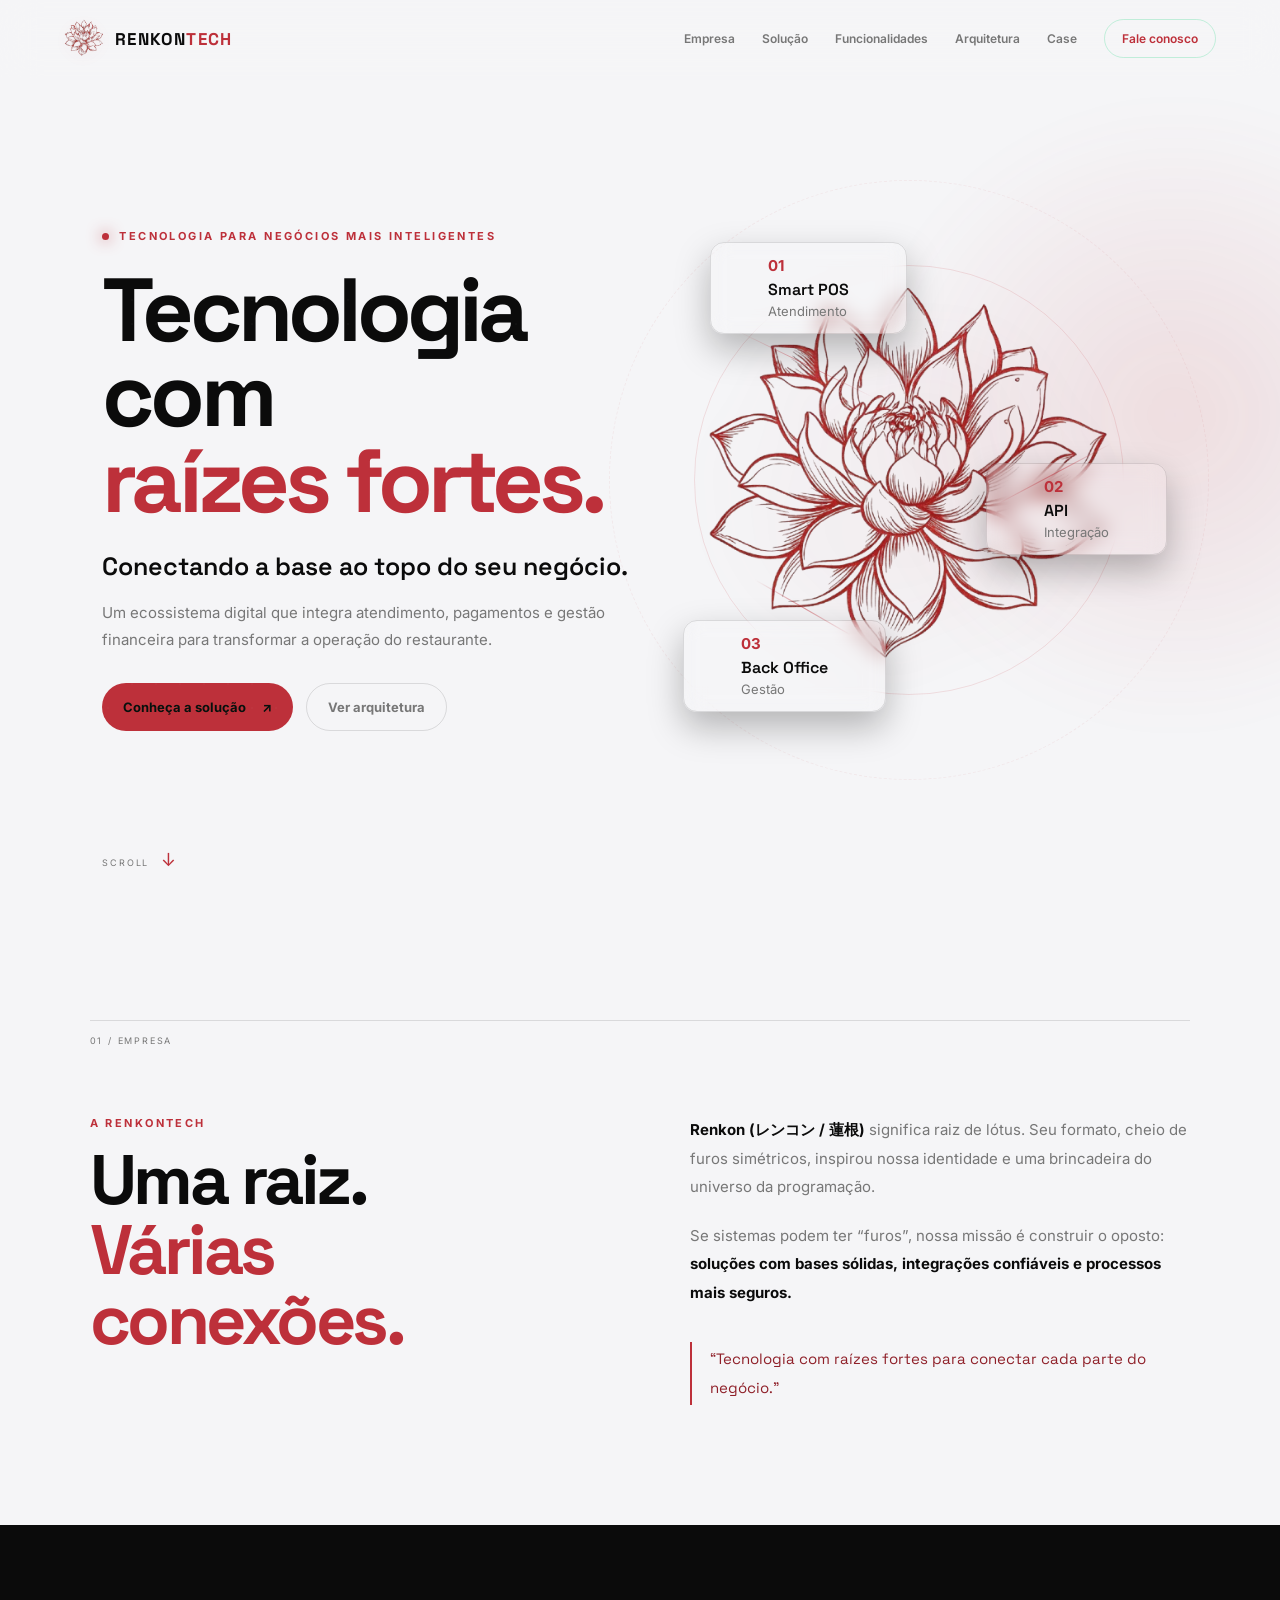
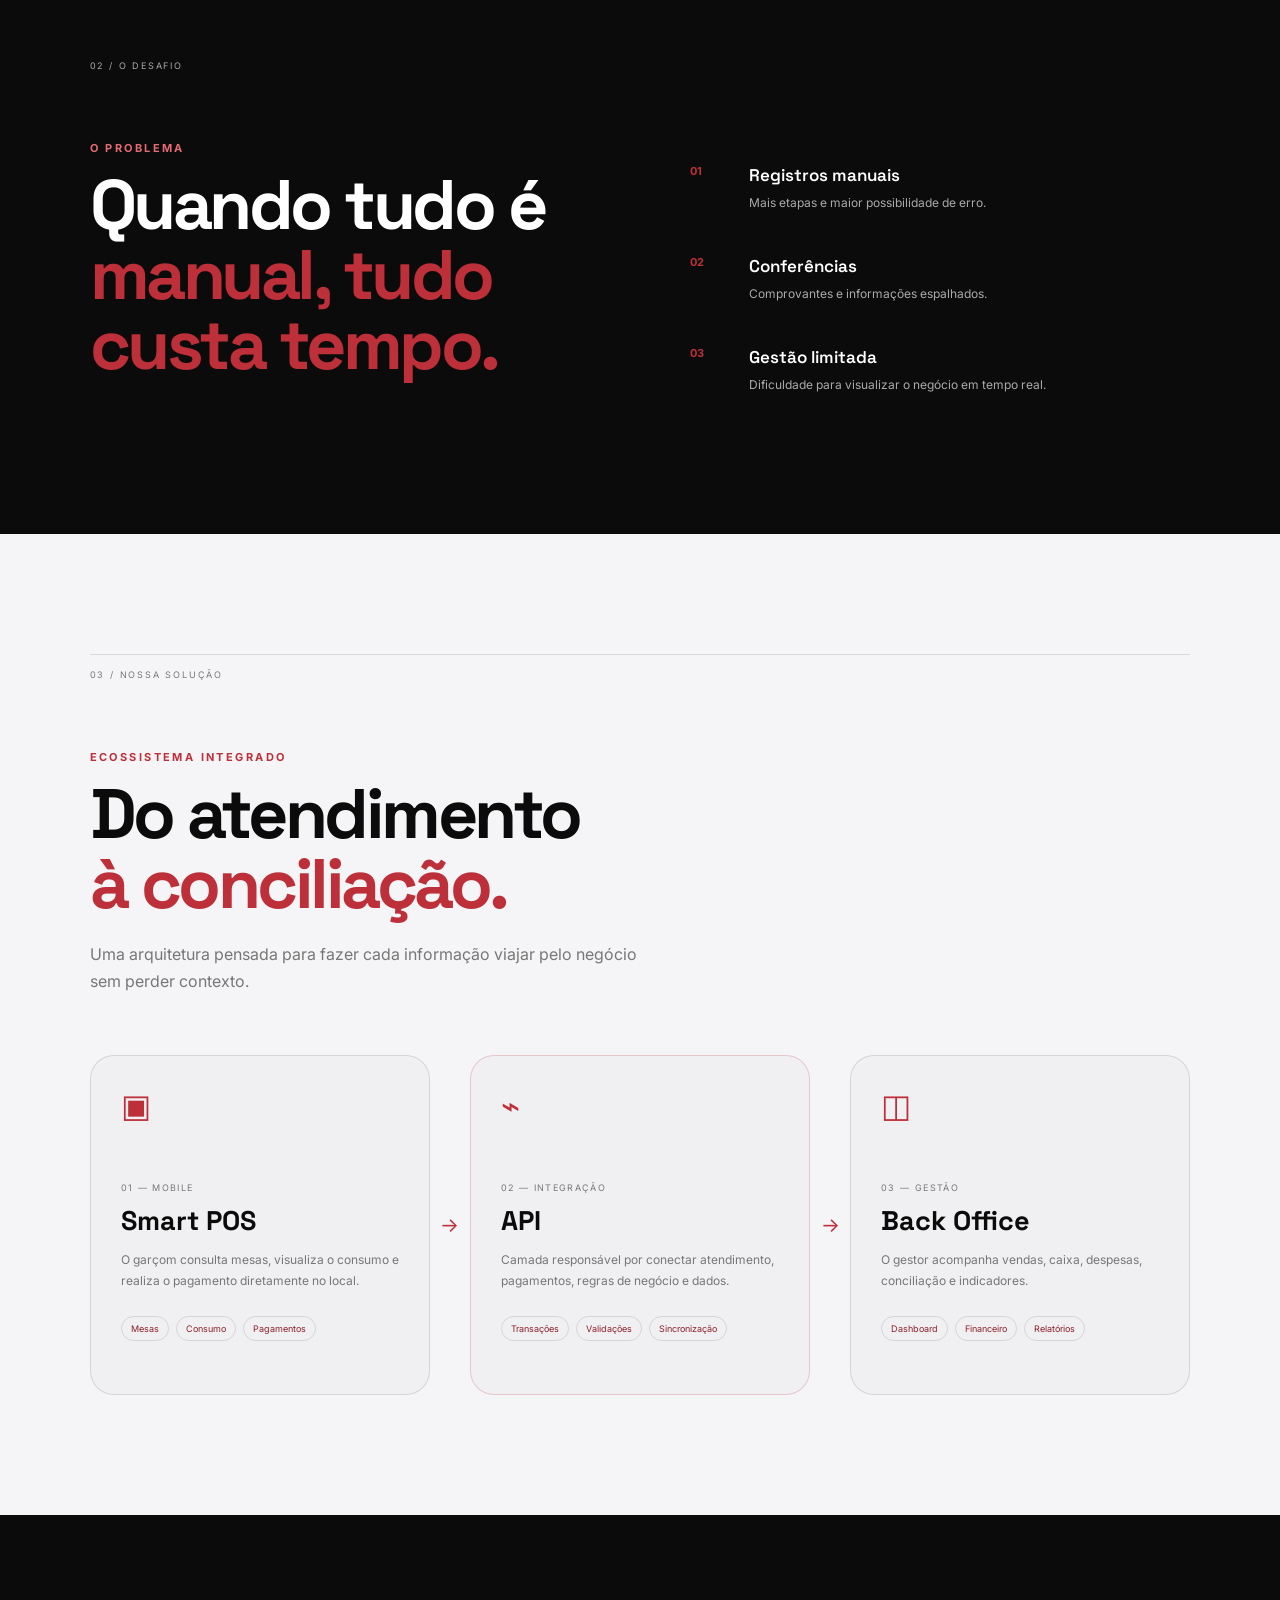
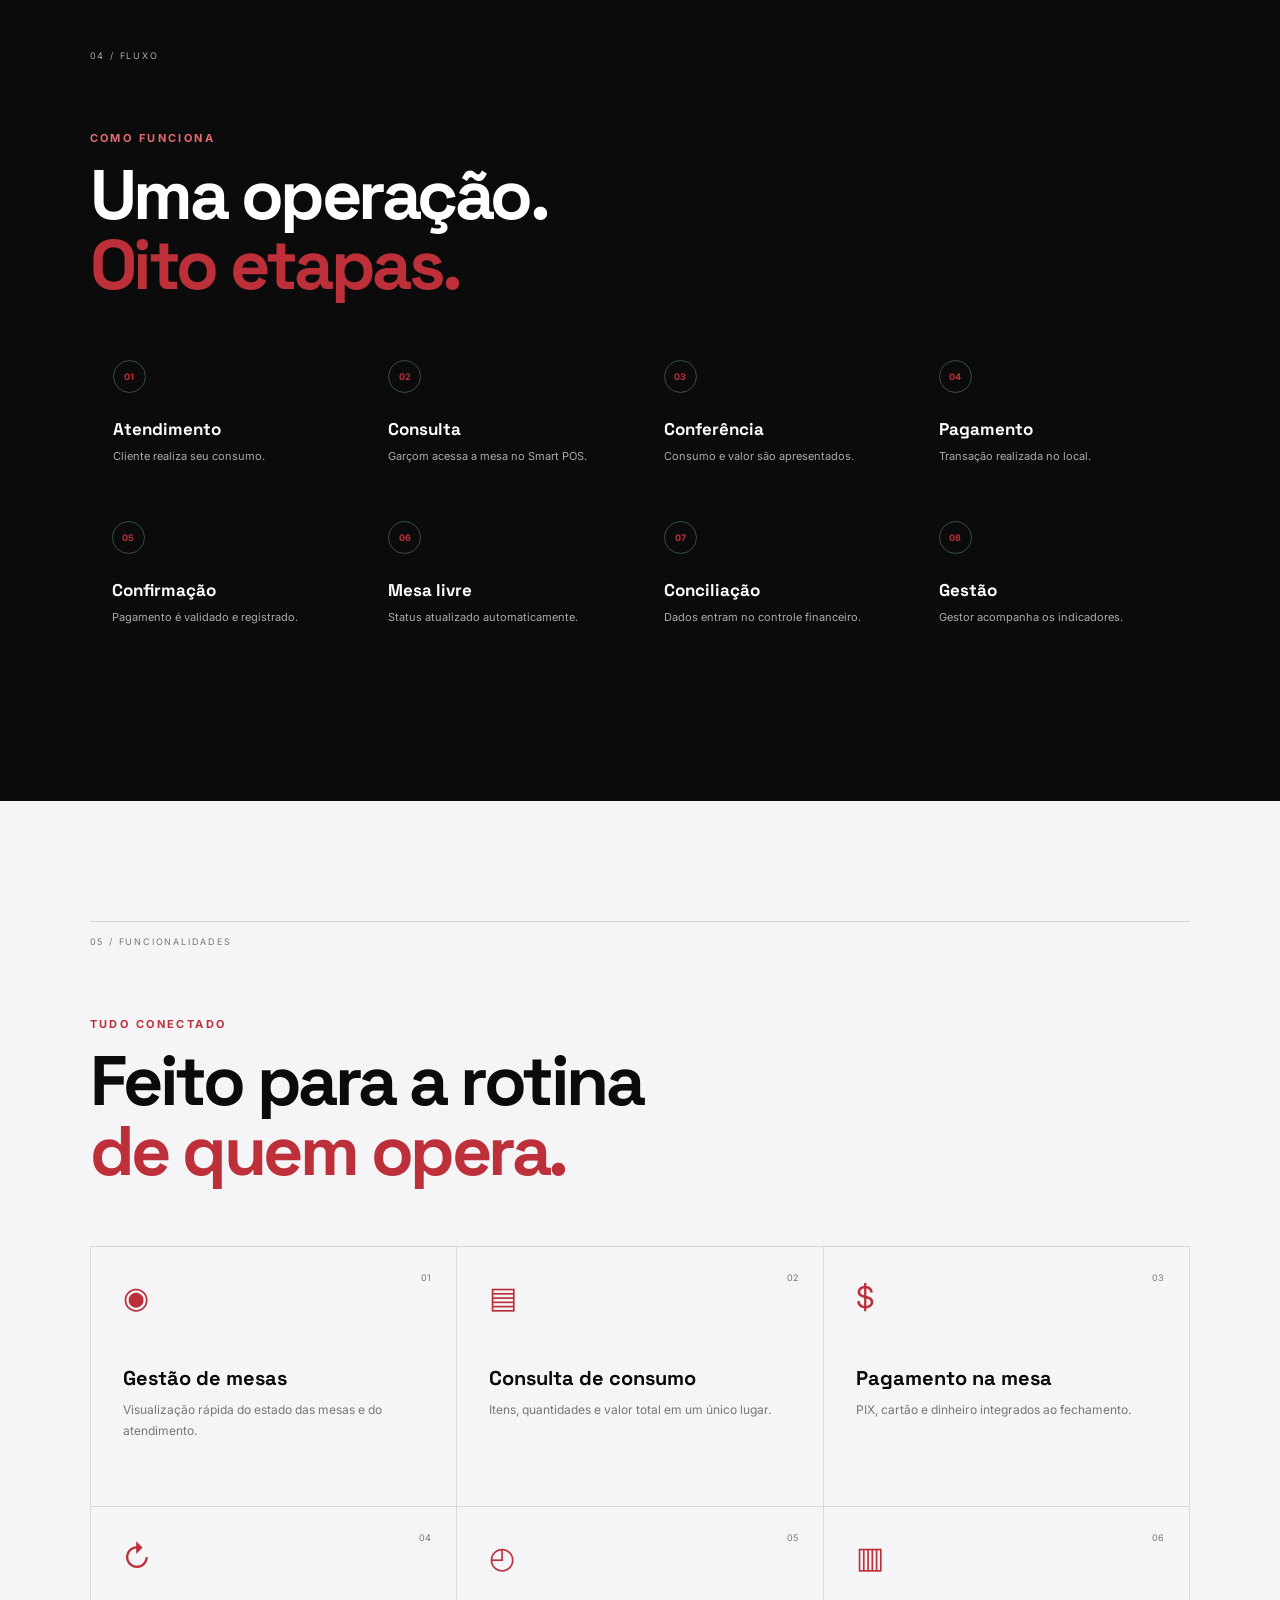
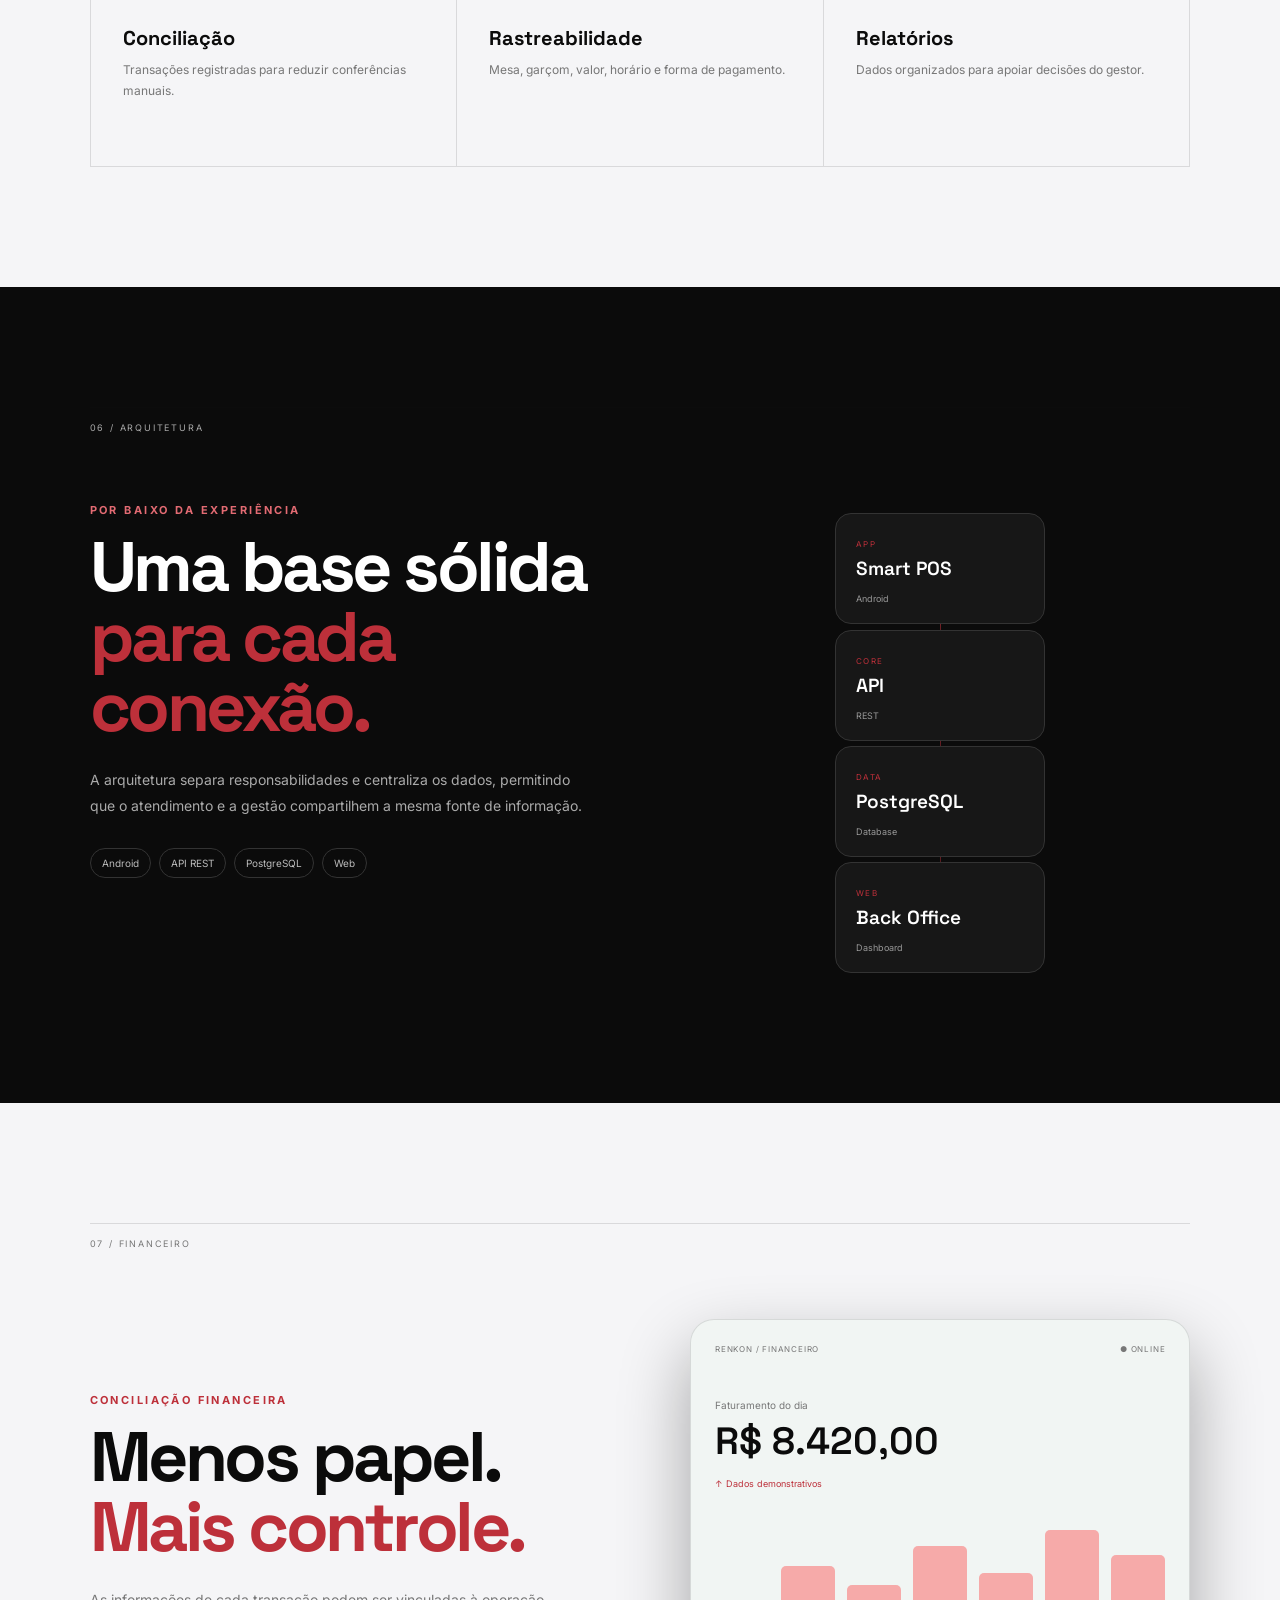
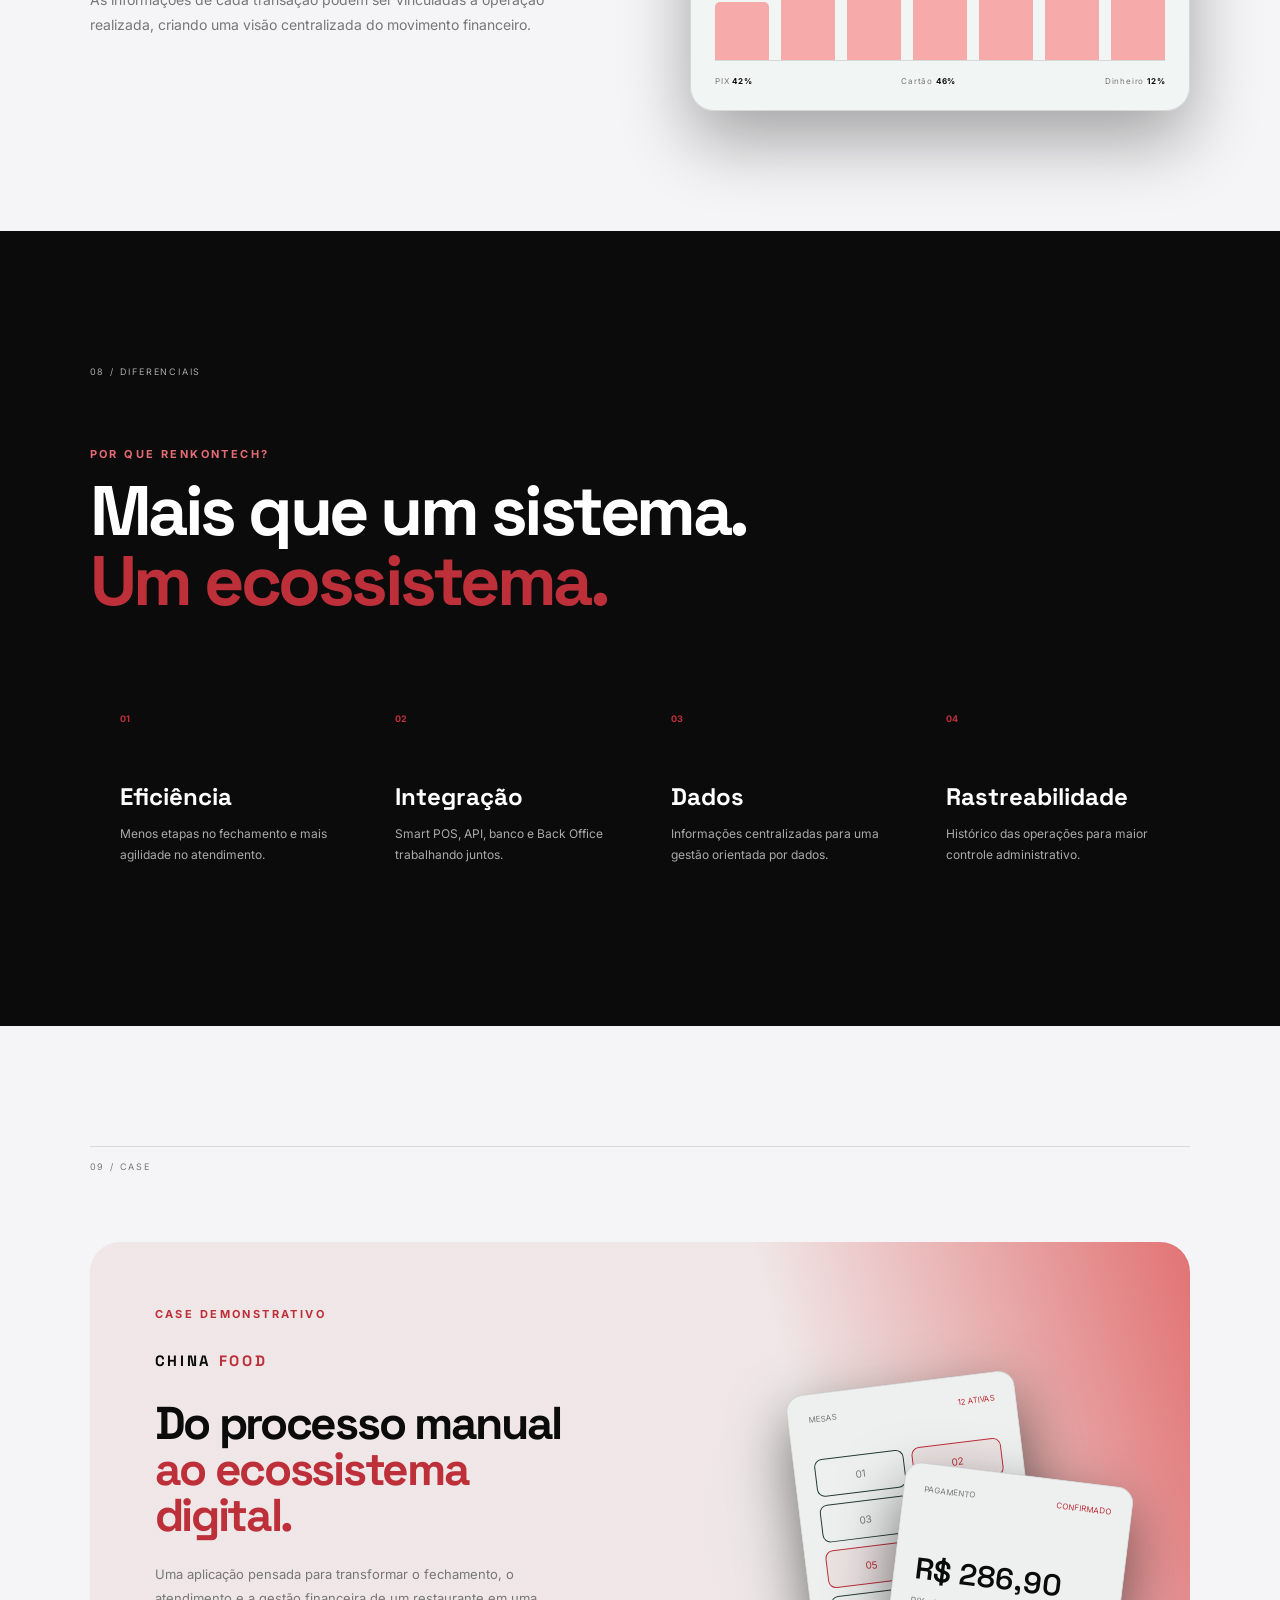
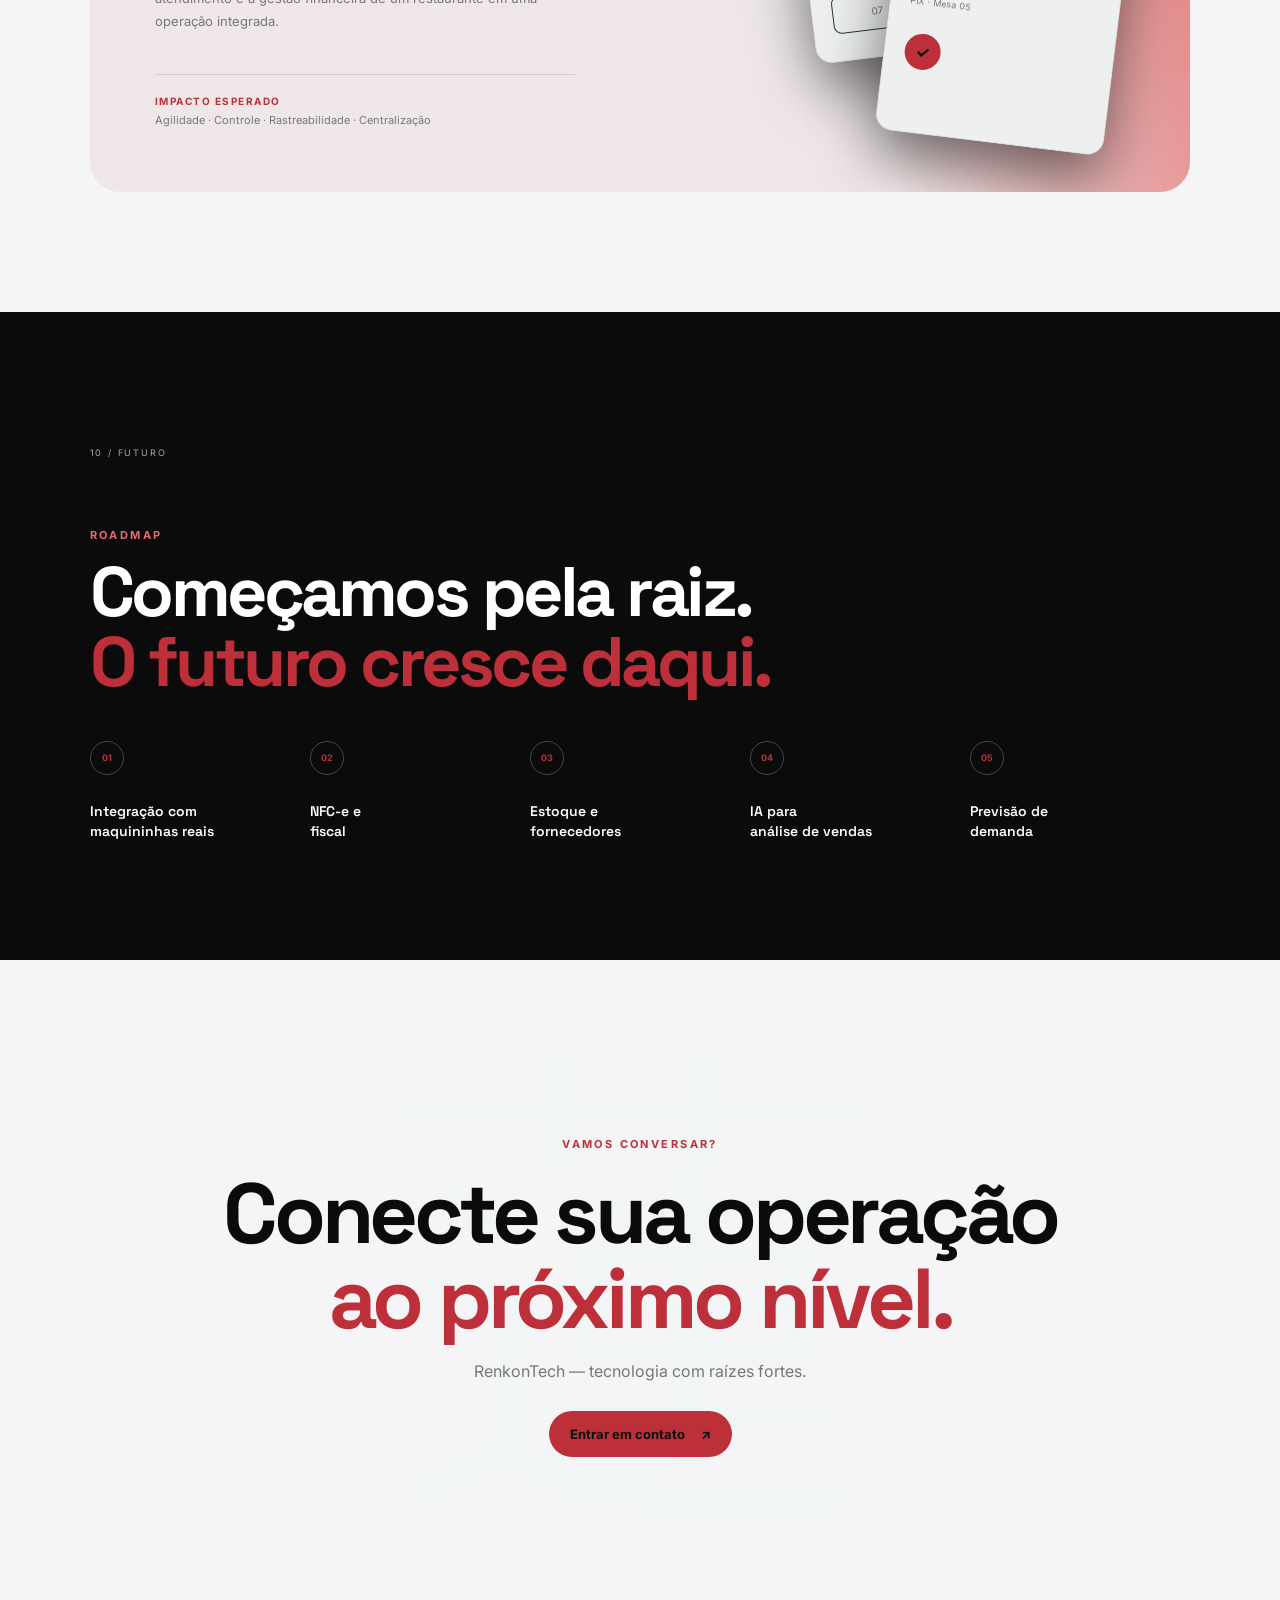
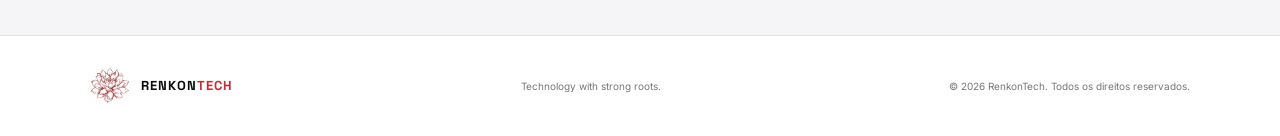
==== commit 79b7a54b: "08.09.26" ====
--- a/Portifolio/index.html
+++ b/Portifolio/index.html
@@ -1,15 +1,20 @@
 <!DOCTYPE html>
 <html lang="pt-BR">
+
 <head>
   <meta charset="UTF-8">
   <meta name="viewport" content="width=device-width, initial-scale=1.0">
-  <meta name="description" content="RenkonTech — Tecnologia com raízes fortes. Sistema integrado de atendimento e gestão financeira para restaurantes.">
+  <meta name="description"
+    content="RenkonTech — Tecnologia com raízes fortes. Sistema integrado de atendimento e gestão financeira para restaurantes.">
   <title>RenkonTech — Tecnologia com raízes fortes</title>
   <link rel="preconnect" href="https://fonts.googleapis.com">
   <link rel="preconnect" href="https://fonts.gstatic.com" crossorigin>
-  <link href="https://fonts.googleapis.com/css2?family=Inter:wght@400;500;600;700;800&family=Space+Grotesk:wght@500;600;700&display=swap" rel="stylesheet">
+  <link
+    href="https://fonts.googleapis.com/css2?family=Inter:wght@400;500;600;700;800&family=Space+Grotesk:wght@500;600;700&display=swap"
+    rel="stylesheet">
   <link rel="stylesheet" href="style.css">
 </head>
+
 <body>
   <div class="cursor-glow"></div>
 
@@ -38,7 +43,8 @@
         <div class="eyebrow"><span></span> Tecnologia para negócios mais inteligentes</div>
         <h1>Tecnologia com<br><em>raízes fortes.</em></h1>
         <p class="hero-subtitle">Conectando a base ao topo do seu negócio.</p>
-        <p class="hero-text">Um ecossistema digital que integra atendimento, pagamentos e gestão financeira para transformar a operação do restaurante.</p>
+        <p class="hero-text">Um ecossistema digital que integra atendimento, pagamentos e gestão financeira para
+          transformar a operação do restaurante.</p>
         <div class="hero-actions">
           <a href="#solucao" class="btn btn-primary">Conheça a solução <span>↗</span></a>
           <a href="#arquitetura" class="btn btn-ghost">Ver arquitetura</a>
@@ -49,17 +55,13 @@
         <div class="lotus-hero"><img src="logo-renkontech.png" alt="" aria-hidden="true"></div>
         <div class="orbit orbit-1"></div>
         <div class="orbit orbit-2"></div>
-        <div class="root-core">
-          <div class="core-ring"></div>
-          <div class="lotus-holes">
-            <span></span><span></span><span></span><span></span><span></span>
-          </div>
-          <strong>R</strong>
-        </div>
+        
         <div class="floating-card card-pos"><b>01</b><span>Smart POS</span><small>Atendimento</small></div>
         <div class="floating-card card-api"><b>02</b><span>API</span><small>Integração</small></div>
         <div class="floating-card card-web"><b>03</b><span>Back Office</span><small>Gestão</small></div>
-        <div class="connection c1"></div><div class="connection c2"></div><div class="connection c3"></div>
+        <div class="connection c1"></div>
+        <div class="connection c2"></div>
+        <div class="connection c3"></div>
       </div>
       <a href="#empresa" class="scroll-indicator">SCROLL <span>↓</span></a>
     </section>
@@ -72,8 +74,10 @@
           <h2>Uma raiz. <br><span>Várias conexões.</span></h2>
         </div>
         <div class="intro-copy reveal">
-          <p><strong>Renkon (レンコン / 蓮根)</strong> significa raiz de lótus. Seu formato, cheio de furos simétricos, inspirou nossa identidade e uma brincadeira do universo da programação.</p>
-          <p>Se sistemas podem ter “furos”, nossa missão é construir o oposto: <strong>soluções com bases sólidas, integrações confiáveis e processos mais seguros.</strong></p>
+          <p><strong>Renkon (レンコン / 蓮根)</strong> significa raiz de lótus. Seu formato, cheio de furos simétricos,
+            inspirou nossa identidade e uma brincadeira do universo da programação.</p>
+          <p>Se sistemas podem ter “furos”, nossa missão é construir o oposto: <strong>soluções com bases sólidas,
+              integrações confiáveis e processos mais seguros.</strong></p>
           <div class="quote">“Tecnologia com raízes fortes para conectar cada parte do negócio.”</div>
         </div>
       </div>
@@ -87,9 +91,15 @@
           <h2>Quando tudo é<br><span>manual, tudo custa tempo.</span></h2>
         </div>
         <div class="problem-stats reveal">
-          <div class="stat"><strong>01</strong><span>Registros manuais</span><p>Mais etapas e maior possibilidade de erro.</p></div>
-          <div class="stat"><strong>02</strong><span>Conferências</span><p>Comprovantes e informações espalhados.</p></div>
-          <div class="stat"><strong>03</strong><span>Gestão limitada</span><p>Dificuldade para visualizar o negócio em tempo real.</p></div>
+          <div class="stat"><strong>01</strong><span>Registros manuais</span>
+            <p>Mais etapas e maior possibilidade de erro.</p>
+          </div>
+          <div class="stat"><strong>02</strong><span>Conferências</span>
+            <p>Comprovantes e informações espalhados.</p>
+          </div>
+          <div class="stat"><strong>03</strong><span>Gestão limitada</span>
+            <p>Dificuldade para visualizar o negócio em tempo real.</p>
+          </div>
         </div>
       </div>
     </section>
@@ -107,21 +117,33 @@
           <div class="eco-icon">▣</div><small>01 — MOBILE</small>
           <h3>Smart POS</h3>
           <p>O garçom consulta mesas, visualiza o consumo e realiza o pagamento diretamente no local.</p>
-          <ul><li>Mesas</li><li>Consumo</li><li>Pagamentos</li></ul>
+          <ul>
+            <li>Mesas</li>
+            <li>Consumo</li>
+            <li>Pagamentos</li>
+          </ul>
         </div>
         <div class="eco-arrow">→</div>
         <div class="eco-card featured">
           <div class="eco-icon">⌁</div><small>02 — INTEGRAÇÃO</small>
           <h3>API</h3>
           <p>Camada responsável por conectar atendimento, pagamentos, regras de negócio e dados.</p>
-          <ul><li>Transações</li><li>Validações</li><li>Sincronização</li></ul>
+          <ul>
+            <li>Transações</li>
+            <li>Validações</li>
+            <li>Sincronização</li>
+          </ul>
         </div>
         <div class="eco-arrow">→</div>
         <div class="eco-card">
           <div class="eco-icon">◫</div><small>03 — GESTÃO</small>
           <h3>Back Office</h3>
           <p>O gestor acompanha vendas, caixa, despesas, conciliação e indicadores.</p>
-          <ul><li>Dashboard</li><li>Financeiro</li><li>Relatórios</li></ul>
+          <ul>
+            <li>Dashboard</li>
+            <li>Financeiro</li>
+            <li>Relatórios</li>
+          </ul>
         </div>
       </div>
     </section>
@@ -134,14 +156,38 @@
       </div>
       <div class="timeline">
         <div class="timeline-line"></div>
-        <article class="step reveal"><b>01</b><h3>Atendimento</h3><p>Cliente realiza seu consumo.</p></article>
-        <article class="step reveal"><b>02</b><h3>Consulta</h3><p>Garçom acessa a mesa no Smart POS.</p></article>
-        <article class="step reveal"><b>03</b><h3>Conferência</h3><p>Consumo e valor são apresentados.</p></article>
-        <article class="step reveal"><b>04</b><h3>Pagamento</h3><p>Transação realizada no local.</p></article>
-        <article class="step reveal"><b>05</b><h3>Confirmação</h3><p>Pagamento é validado e registrado.</p></article>
-        <article class="step reveal"><b>06</b><h3>Mesa livre</h3><p>Status atualizado automaticamente.</p></article>
-        <article class="step reveal"><b>07</b><h3>Conciliação</h3><p>Dados entram no controle financeiro.</p></article>
-        <article class="step reveal"><b>08</b><h3>Gestão</h3><p>Gestor acompanha os indicadores.</p></article>
+        <article class="step reveal"><b>01</b>
+          <h3>Atendimento</h3>
+          <p>Cliente realiza seu consumo.</p>
+        </article>
+        <article class="step reveal"><b>02</b>
+          <h3>Consulta</h3>
+          <p>Garçom acessa a mesa no Smart POS.</p>
+        </article>
+        <article class="step reveal"><b>03</b>
+          <h3>Conferência</h3>
+          <p>Consumo e valor são apresentados.</p>
+        </article>
+        <article class="step reveal"><b>04</b>
+          <h3>Pagamento</h3>
+          <p>Transação realizada no local.</p>
+        </article>
+        <article class="step reveal"><b>05</b>
+          <h3>Confirmação</h3>
+          <p>Pagamento é validado e registrado.</p>
+        </article>
+        <article class="step reveal"><b>06</b>
+          <h3>Mesa livre</h3>
+          <p>Status atualizado automaticamente.</p>
+        </article>
+        <article class="step reveal"><b>07</b>
+          <h3>Conciliação</h3>
+          <p>Dados entram no controle financeiro.</p>
+        </article>
+        <article class="step reveal"><b>08</b>
+          <h3>Gestão</h3>
+          <p>Gestor acompanha os indicadores.</p>
+        </article>
       </div>
     </section>
 
@@ -152,12 +198,36 @@
         <h2>Feito para a rotina<br><span>de quem opera.</span></h2>
       </div>
       <div class="feature-grid">
-        <article class="feature reveal"><span>01</span><div class="feature-icon">◉</div><h3>Gestão de mesas</h3><p>Visualização rápida do estado das mesas e do atendimento.</p></article>
-        <article class="feature reveal"><span>02</span><div class="feature-icon">▤</div><h3>Consulta de consumo</h3><p>Itens, quantidades e valor total em um único lugar.</p></article>
-        <article class="feature reveal"><span>03</span><div class="feature-icon">$</div><h3>Pagamento na mesa</h3><p>PIX, cartão e dinheiro integrados ao fechamento.</p></article>
-        <article class="feature reveal"><span>04</span><div class="feature-icon">↻</div><h3>Conciliação</h3><p>Transações registradas para reduzir conferências manuais.</p></article>
-        <article class="feature reveal"><span>05</span><div class="feature-icon">◴</div><h3>Rastreabilidade</h3><p>Mesa, garçom, valor, horário e forma de pagamento.</p></article>
-        <article class="feature reveal"><span>06</span><div class="feature-icon">▥</div><h3>Relatórios</h3><p>Dados organizados para apoiar decisões do gestor.</p></article>
+        <article class="feature reveal"><span>01</span>
+          <div class="feature-icon">◉</div>
+          <h3>Gestão de mesas</h3>
+          <p>Visualização rápida do estado das mesas e do atendimento.</p>
+        </article>
+        <article class="feature reveal"><span>02</span>
+          <div class="feature-icon">▤</div>
+          <h3>Consulta de consumo</h3>
+          <p>Itens, quantidades e valor total em um único lugar.</p>
+        </article>
+        <article class="feature reveal"><span>03</span>
+          <div class="feature-icon">$</div>
+          <h3>Pagamento na mesa</h3>
+          <p>PIX, cartão e dinheiro integrados ao fechamento.</p>
+        </article>
+        <article class="feature reveal"><span>04</span>
+          <div class="feature-icon">↻</div>
+          <h3>Conciliação</h3>
+          <p>Transações registradas para reduzir conferências manuais.</p>
+        </article>
+        <article class="feature reveal"><span>05</span>
+          <div class="feature-icon">◴</div>
+          <h3>Rastreabilidade</h3>
+          <p>Mesa, garçom, valor, horário e forma de pagamento.</p>
+        </article>
+        <article class="feature reveal"><span>06</span>
+          <div class="feature-icon">▥</div>
+          <h3>Relatórios</h3>
+          <p>Dados organizados para apoiar decisões do gestor.</p>
+        </article>
       </div>
     </section>
 
@@ -167,7 +237,8 @@
         <div class="reveal">
           <p class="label">Por baixo da experiência</p>
           <h2>Uma base sólida<br><span>para cada conexão.</span></h2>
-          <p class="architecture-copy">A arquitetura separa responsabilidades e centraliza os dados, permitindo que o atendimento e a gestão compartilhem a mesma fonte de informação.</p>
+          <p class="architecture-copy">A arquitetura separa responsabilidades e centraliza os dados, permitindo que o
+            atendimento e a gestão compartilhem a mesma fonte de informação.</p>
           <div class="tech-tags"><span>Android</span><span>API REST</span><span>PostgreSQL</span><span>Web</span></div>
         </div>
         <div class="architecture-diagram reveal">
@@ -188,13 +259,18 @@
         <div class="reveal">
           <p class="label">Conciliação financeira</p>
           <h2>Menos papel.<br><span>Mais controle.</span></h2>
-          <p>As informações de cada transação podem ser vinculadas à operação realizada, criando uma visão centralizada do movimento financeiro.</p>
+          <p>As informações de cada transação podem ser vinculadas à operação realizada, criando uma visão centralizada
+            do movimento financeiro.</p>
         </div>
         <div class="dashboard-mock reveal">
           <div class="mock-top"><span>RENKON / FINANCEIRO</span><span>● ONLINE</span></div>
-          <div class="mock-balance"><small>Faturamento do dia</small><strong>R$ 8.420,00</strong><span>↑ Dados demonstrativos</span></div>
-          <div class="mock-bars"><i style="height:42%"></i><i style="height:68%"></i><i style="height:54%"></i><i style="height:82%"></i><i style="height:63%"></i><i style="height:94%"></i><i style="height:76%"></i></div>
-          <div class="mock-footer"><span>PIX <b>42%</b></span><span>Cartão <b>46%</b></span><span>Dinheiro <b>12%</b></span></div>
+          <div class="mock-balance"><small>Faturamento do dia</small><strong>R$ 8.420,00</strong><span>↑ Dados
+              demonstrativos</span></div>
+          <div class="mock-bars"><i style="height:42%"></i><i style="height:68%"></i><i style="height:54%"></i><i
+              style="height:82%"></i><i style="height:63%"></i><i style="height:94%"></i><i style="height:76%"></i>
+          </div>
+          <div class="mock-footer"><span>PIX <b>42%</b></span><span>Cartão <b>46%</b></span><span>Dinheiro
+              <b>12%</b></span></div>
         </div>
       </div>
     </section>
@@ -206,10 +282,22 @@
         <h2>Mais que um sistema.<br><span>Um ecossistema.</span></h2>
       </div>
       <div class="diff-grid">
-        <div class="diff reveal"><strong>01</strong><h3>Eficiência</h3><p>Menos etapas no fechamento e mais agilidade no atendimento.</p></div>
-        <div class="diff reveal"><strong>02</strong><h3>Integração</h3><p>Smart POS, API, banco e Back Office trabalhando juntos.</p></div>
-        <div class="diff reveal"><strong>03</strong><h3>Dados</h3><p>Informações centralizadas para uma gestão orientada por dados.</p></div>
-        <div class="diff reveal"><strong>04</strong><h3>Rastreabilidade</h3><p>Histórico das operações para maior controle administrativo.</p></div>
+        <div class="diff reveal"><strong>01</strong>
+          <h3>Eficiência</h3>
+          <p>Menos etapas no fechamento e mais agilidade no atendimento.</p>
+        </div>
+        <div class="diff reveal"><strong>02</strong>
+          <h3>Integração</h3>
+          <p>Smart POS, API, banco e Back Office trabalhando juntos.</p>
+        </div>
+        <div class="diff reveal"><strong>03</strong>
+          <h3>Dados</h3>
+          <p>Informações centralizadas para uma gestão orientada por dados.</p>
+        </div>
+        <div class="diff reveal"><strong>04</strong>
+          <h3>Rastreabilidade</h3>
+          <p>Histórico das operações para maior controle administrativo.</p>
+        </div>
       </div>
     </section>
 
@@ -220,12 +308,22 @@
           <p class="label">Case demonstrativo</p>
           <div class="case-brand">CHINA <span>FOOD</span></div>
           <h2>Do processo manual<br><span>ao ecossistema digital.</span></h2>
-          <p>Uma aplicação pensada para transformar o fechamento, o atendimento e a gestão financeira de um restaurante em uma operação integrada.</p>
-          <div class="case-result"><b>Impacto esperado</b><span>Agilidade · Controle · Rastreabilidade · Centralização</span></div>
+          <p>Uma aplicação pensada para transformar o fechamento, o atendimento e a gestão financeira de um restaurante
+            em uma operação integrada.</p>
+          <div class="case-result"><b>Impacto esperado</b><span>Agilidade · Controle · Rastreabilidade ·
+              Centralização</span></div>
         </div>
         <div class="case-visual">
-          <div class="mini-screen"><div class="mini-head">MESAS <span>12 ATIVAS</span></div><div class="tables"><i>01</i><i class="active">02</i><i>03</i><i>04</i><i class="active">05</i><i>06</i><i>07</i><i>08</i></div></div>
-          <div class="mini-screen second"><div class="mini-head">PAGAMENTO <span>CONFIRMADO</span></div><strong>R$ 286,90</strong><small>PIX · Mesa 05</small><div class="check">✓</div></div>
+          <div class="mini-screen">
+            <div class="mini-head">MESAS <span>12 ATIVAS</span></div>
+            <div class="tables"><i>01</i><i class="active">02</i><i>03</i><i>04</i><i
+                class="active">05</i><i>06</i><i>07</i><i>08</i></div>
+          </div>
+          <div class="mini-screen second">
+            <div class="mini-head">PAGAMENTO <span>CONFIRMADO</span></div><strong>R$ 286,90</strong><small>PIX · Mesa
+              05</small>
+            <div class="check">✓</div>
+          </div>
         </div>
       </div>
     </section>
@@ -257,11 +355,13 @@
   </main>
 
   <footer>
-    <div class="brand"><img class="brand-logo" src="logo-renkontech.png" alt="Logo RenkonTech"><span>RENKON<span>TECH</span></span></div>
+    <div class="brand"><img class="brand-logo" src="logo-renkontech.png"
+        alt="Logo RenkonTech"><span>RENKON<span>TECH</span></span></div>
     <p>Technology with strong roots.</p>
     <p>© <span id="year"></span> RenkonTech. Todos os direitos reservados.</p>
   </footer>
 
   <script src="script.js"></script>
 </body>
-</html>
+
+</html>
--- a/Portifolio/style.css
+++ b/Portifolio/style.css
@@ -1,96 +1,1497 @@
-:root{
-  --mint:#e8f5e9;
-  --soft:#f5f5f7;
-  --black:#121212;
-  --red:#bd303a;
-  --gray:#777;
-  --light-gray:#999;
-  --bg:var(--soft);
-  --bg2:var(--black);
-  --surface:#ffffff;
-  --line:rgba(18,18,18,.12);
-  --text:var(--black);
-  --muted:var(--gray);
-  --accent:var(--red);
-  --accent2:#8f2029;
-  --max:1200px;--radius:24px;
-}
-*{box-sizing:border-box;margin:0;padding:0}
-html{scroll-behavior:smooth}
-body{font-family:Inter,Arial,sans-serif;background:var(--bg);color:var(--text);overflow-x:hidden}
-body:before{content:"";position:fixed;inset:0;pointer-events:none;opacity:.025;background-image:radial-gradient(#fff 1px,transparent 1px);background-size:24px 24px;z-index:20}
-a{color:inherit;text-decoration:none}
-.navbar{position:fixed;top:0;left:0;width:100%;height:78px;padding:0 5vw;display:flex;align-items:center;justify-content:space-between;z-index:50;background:rgba(245,245,247,.72);backdrop-filter:blur(18px);border-bottom:1px solid transparent;transition:.3s}
-.navbar.scrolled{border-color:var(--line);background:rgba(245,245,247,.94)}
-.brand{display:flex;align-items:center;gap:11px;font:700 17px "Space Grotesk";letter-spacing:.08em}
-.brand>span:last-child>span{color:var(--accent)}
-.brand-logo{width:40px;height:40px;object-fit:contain;display:block;filter:drop-shadow(0 3px 7px rgba(189,48,58,.12))}
-.nav-links{display:flex;align-items:center;gap:27px;font-size:12px;font-weight:600;color:var(--muted)}
-.nav-links a{transition:.25s}.nav-links a:hover{color:var(--accent)}
-.nav-cta{border:1px solid rgba(112,224,173,.4);padding:11px 17px;border-radius:100px;color:var(--accent)!important}
-.menu-toggle{display:none;background:none;border:0}.menu-toggle span{display:block;width:25px;height:2px;background:white;margin:5px}
-.hero{min-height:100vh;position:relative;display:grid;grid-template-columns:1fr 1fr;align-items:center;padding:130px 8vw 70px;overflow:hidden;background:var(--soft)}
-.hero-grid{position:absolute;inset:0;background:linear-gradient(90deg,transparent 49.9%,rgba(189,48,58,.07) 50%,transparent 50.1%),linear-gradient(0deg,transparent 49.9%,rgba(189,48,58,.04) 50%,transparent 50.1%);background-size:80px 80px;mask-image:radial-gradient(circle at 70% 50%,black,transparent 65%)}
-.hero:after{content:"";position:absolute;width:650px;height:650px;right:-220px;top:10%;background:radial-gradient(circle,rgba(189,48,58,.12),transparent 68%);filter:blur(20px)}
-.hero-content{position:relative;z-index:3;max-width:650px}.eyebrow,.label{color:var(--accent);font-size:11px;text-transform:uppercase;letter-spacing:.22em;font-weight:700}
-.eyebrow{display:flex;align-items:center;gap:10px;margin-bottom:25px}.eyebrow span{width:7px;height:7px;border-radius:50%;background:var(--accent);box-shadow:0 0 15px var(--accent)}
-h1,h2,h3{font-family:"Space Grotesk",sans-serif}
-h1{font-size:clamp(54px,7vw,92px);line-height:.95;letter-spacing:-.055em}
-h1 em,h2 span{font-style:normal;color:var(--accent)}
-.hero-subtitle{font:600 clamp(18px,2vw,25px) "Space Grotesk";margin-top:26px}
-.hero-text{max-width:550px;color:var(--muted);line-height:1.8;margin:17px 0 30px;font-size:15px}
-.hero-actions{display:flex;gap:13px;flex-wrap:wrap}.btn{display:inline-flex;align-items:center;gap:16px;padding:15px 21px;border-radius:100px;font-size:13px;font-weight:700;transition:.3s}.btn-primary{background:var(--accent);color:#06110d}.btn-primary:hover{transform:translateY(-3px);box-shadow:0 12px 35px rgba(112,224,173,.18)}.btn-ghost{border:1px solid var(--line);color:var(--muted)}.btn-ghost:hover{border-color:var(--accent);color:var(--text)}
-.hero-visual{height:580px;position:relative;display:flex;align-items:center;justify-content:center;z-index:2}
-.lotus-hero{position:absolute;width:420px;height:405px;display:flex;align-items:center;justify-content:center;opacity:.9;filter:drop-shadow(0 18px 35px rgba(189,48,58,.12));animation:floatLotus 7s ease-in-out infinite;z-index:0}
-.lotus-hero img{width:100%;height:100%;object-fit:contain}
-@keyframes floatLotus{0%,100%{transform:translateY(0) rotate(-1deg)}50%{transform:translateY(-12px) rotate(1deg)}}
-.hero-visual .root-core,.hero-visual .orbit,.hero-visual .floating-card,.hero-visual .connection{z-index:2}
-.root-core{width:190px;height:190px;border:1px solid rgba(189,48,58,.35);border-radius:50%;position:relative;display:flex;align-items:center;justify-content:center;background:rgba(8,22,18,.8);box-shadow:0 0 90px rgba(189,48,58,.08),inset 0 0 60px rgba(189,48,58,.04)}
-.core-ring{position:absolute;inset:17px;border:1px dashed rgba(189,48,58,.3);border-radius:50%}.root-core strong{font:700 70px "Space Grotesk";color:var(--accent);opacity:.9}
-.lotus-holes{position:absolute;inset:35px;display:grid;grid-template-columns:repeat(3,1fr);gap:8px;opacity:.25}.lotus-holes span{border:1px solid var(--accent);border-radius:50%}
-.orbit{position:absolute;border:1px solid rgba(189,48,58,.13);border-radius:50%}.orbit-1{width:430px;height:430px}.orbit-2{width:600px;height:600px;border-style:dashed;opacity:.5}
-.floating-card{position:absolute;background:rgba(13,31,26,.88);border:1px solid var(--line);padding:13px 17px;border-radius:14px;backdrop-filter:blur(10px);min-width:125px;box-shadow:0 15px 35px #0004}.floating-card b{color:var(--accent);font-size:9px;display:block;margin-bottom:4px}.floating-card span{display:block;font:600 13px "Space Grotesk"}.floating-card small{color:var(--muted);font-size:9px}.card-pos{top:17%;left:2%}.card-api{top:47%;right:-2%}.card-web{bottom:13%;left:8%}
-.connection{position:absolute;height:1px;background:linear-gradient(90deg,transparent,var(--accent),transparent);opacity:.5}.c1{width:150px;transform:rotate(26deg);top:30%;left:17%}.c2{width:130px;transform:rotate(-28deg);top:49%;right:11%}.c3{width:110px;transform:rotate(30deg);bottom:28%;left:20%}
-.scroll-indicator{position:absolute;bottom:30px;left:8vw;color:var(--gray);font-size:9px;letter-spacing:.2em}.scroll-indicator span{color:var(--accent);font-size:18px;margin-left:7px}
-.section{padding:120px max(7vw,24px);position:relative}.section-number{font-size:9px;letter-spacing:.2em;color:var(--gray);border-top:1px solid var(--line);padding-top:14px;margin-bottom:70px}.intro-grid,.problem-grid,.finance-grid,.architecture-layout{max-width:var(--max);margin:auto;display:grid;grid-template-columns:1fr 1fr;gap:100px}
-.section h2{font-size:clamp(42px,5.5vw,70px);line-height:1;letter-spacing:-.05em;margin-top:15px}.intro-copy{color:var(--muted);line-height:1.9;font-size:15px}.intro-copy p+p{margin-top:20px}.intro-copy strong{color:var(--text)}.quote{margin-top:35px;border-left:2px solid var(--accent);padding:3px 0 3px 18px;color:var(--accent2);font-family:"Space Grotesk"}
-.dark-section{background:var(--bg2)}
-.problem-stats{display:grid;gap:0}.stat{border-top:1px solid var(--line);padding:22px 0;display:grid;grid-template-columns:55px 1fr;gap:4px}.stat strong{grid-row:span 2;color:var(--accent);font-size:11px}.stat span{font:600 17px "Space Grotesk"}.stat p{font-size:12px;color:var(--muted);margin-top:5px}
-.section-heading{max-width:var(--max);margin:0 auto 60px}.section-heading>p:last-child{max-width:560px;color:var(--muted);line-height:1.7;margin-top:22px}
-.ecosystem{max-width:var(--max);margin:auto;display:grid;grid-template-columns:1fr 40px 1fr 40px 1fr;align-items:center}.eco-card{border:1px solid var(--line);padding:30px;border-radius:var(--radius);background:rgba(255,255,255,.015);min-height:340px;transition:.3s}.eco-card:hover{transform:translateY(-7px);border-color:rgba(112,224,173,.35)}.eco-card.featured{background:linear-gradient(145deg,var(--mint),rgba(255,255,255,.6));border-color:rgba(189,48,58,.22)}.eco-icon{font-size:32px;color:var(--accent);margin-bottom:50px}.eco-card small{color:var(--gray);font-size:9px;letter-spacing:.15em}.eco-card h3{font-size:27px;margin:8px 0 12px}.eco-card p{color:var(--muted);font-size:12px;line-height:1.7}.eco-card ul{list-style:none;display:flex;gap:7px;flex-wrap:wrap;margin-top:25px}.eco-card li{font-size:9px;padding:6px 9px;border:1px solid var(--line);border-radius:100px;color:#a8bbb2}.eco-arrow{color:var(--accent);text-align:center;font-size:20px}
-.timeline{max-width:var(--max);margin:auto;display:grid;grid-template-columns:repeat(4,1fr);position:relative;gap:1px}.timeline-line{position:absolute;top:16px;left:0;right:0;height:1px;background:var(--line)}.step{padding:0 22px 35px;border-left:1px solid var(--line);min-height:160px}.step:nth-of-type(5){border-left:0}.step b{position:relative;z-index:2;display:flex;align-items:center;justify-content:center;width:33px;height:33px;border:1px solid #355148;border-radius:50%;background:var(--bg2);color:var(--accent);font-size:9px;margin-bottom:25px}.step h3{font-size:17px;margin-bottom:8px}.step p{font-size:11px;line-height:1.6;color:var(--muted)}
-.feature-grid{max-width:var(--max);margin:auto;display:grid;grid-template-columns:repeat(3,1fr);border-top:1px solid var(--line);border-left:1px solid var(--line)}.feature{padding:32px;border-right:1px solid var(--line);border-bottom:1px solid var(--line);min-height:260px;position:relative;transition:.3s}.feature:hover{background:rgba(112,224,173,.035)}.feature>span{position:absolute;right:25px;top:25px;color:var(--gray);font-size:9px}.feature-icon{font-size:30px;color:var(--accent);margin-bottom:50px}.feature h3{font-size:20px;margin-bottom:9px}.feature p{color:var(--muted);font-size:12px;line-height:1.7}
-.architecture-copy{color:var(--muted);font-size:14px;line-height:1.8;max-width:500px;margin-top:25px}.tech-tags{display:flex;flex-wrap:wrap;gap:8px;margin-top:30px}.tech-tags span{border:1px solid var(--line);padding:8px 11px;border-radius:100px;color:var(--gray);font-size:10px}
-.architecture-diagram{position:relative;min-height:480px;display:flex;flex-direction:column;align-items:center;justify-content:space-between;padding:10px 0}.diagram-node{width:210px;border:1px solid var(--line);border-radius:16px;padding:17px 20px;background:#0d201a;position:relative;z-index:2}.diagram-node small{font-size:8px;color:var(--accent);letter-spacing:.15em}.diagram-node strong{display:block;font:600 19px "Space Grotesk";margin:5px 0}.diagram-node em{font-style:normal;font-size:9px;color:var(--muted)}.diagram-node.api{border-color:rgba(112,224,173,.4)}.diagram-line{position:absolute;width:1px;height:70px;background:linear-gradient(var(--accent),transparent)}.l1{top:92px}.l2{top:205px}.l3{top:318px}
-.finance-grid{align-items:center}.finance> .finance-grid>div:first-child>p:last-child{color:var(--muted);line-height:1.8;font-size:14px;margin-top:25px;max-width:500px}.dashboard-mock{border:1px solid var(--line);border-radius:24px;padding:24px;background:#0c1b17;box-shadow:0 30px 70px #0005}.mock-top,.mock-footer{display:flex;justify-content:space-between;font-size:8px;color:var(--gray);letter-spacing:.1em}.mock-balance{padding:45px 0 30px}.mock-balance small{display:block;color:var(--muted);font-size:10px}.mock-balance strong{display:block;font:600 38px "Space Grotesk";margin:6px 0}.mock-balance span{font-size:9px;color:var(--accent)}.mock-bars{height:140px;display:flex;align-items:end;gap:12px;border-bottom:1px solid var(--line)}.mock-bars i{display:block;flex:1;background:linear-gradient(var(--accent),rgba(189,48,58,.08));border-radius:5px 5px 0 0}.mock-footer{padding-top:15px}.mock-footer b{color:var(--text)}
-.diff-grid{max-width:var(--max);margin:auto;display:grid;grid-template-columns:repeat(4,1fr);gap:1px;background:var(--line)}.diff{background:var(--bg2);padding:30px;min-height:230px}.diff strong{font-size:9px;color:var(--accent)}.diff h3{font-size:24px;margin:55px 0 12px}.diff p{font-size:12px;color:var(--muted);line-height:1.7}
-.case-card{max-width:var(--max);margin:auto;border:1px solid var(--line);border-radius:30px;overflow:hidden;background:linear-gradient(110deg,#0d1c18,#10271f);display:grid;grid-template-columns:1fr 1fr;min-height:500px}.case-info{padding:65px}.case-brand{font:700 15px "Space Grotesk";letter-spacing:.18em;margin:30px 0}.case-brand span{color:var(--accent)}.case h2{font-size:46px}.case-info>p:not(.label){color:var(--muted);line-height:1.8;font-size:13px;margin-top:25px;max-width:480px}.case-result{margin-top:40px;padding-top:20px;border-top:1px solid var(--line);display:grid;gap:6px}.case-result b{font-size:10px;text-transform:uppercase;letter-spacing:.15em;color:var(--accent)}.case-result span{font-size:11px;color:var(--muted)}.case-visual{background:radial-gradient(circle at 50% 50%,rgba(112,224,173,.1),transparent 55%);display:flex;align-items:center;justify-content:center;position:relative}.mini-screen{width:230px;height:270px;background:#091411;border:1px solid var(--line);border-radius:17px;padding:20px;transform:rotate(-7deg);box-shadow:0 25px 60px #0008}.mini-screen.second{position:absolute;transform:rotate(7deg) translate(100px,80px);background:#10251e}.mini-head{font-size:8px;color:var(--gray);display:flex;justify-content:space-between}.mini-head span{color:var(--accent)}.tables{display:grid;grid-template-columns:repeat(2,1fr);gap:8px;margin-top:35px}.tables i{font-style:normal;height:48px;border:1px solid #253c34;border-radius:8px;display:flex;align-items:center;justify-content:center;color:var(--gray);font-size:10px}.tables i.active{border-color:var(--accent);color:var(--accent);background:rgba(189,48,58,.07)}.mini-screen.second>strong{display:block;font:600 30px "Space Grotesk";margin-top:55px}.mini-screen.second small{font-size:9px;color:var(--muted)}.check{margin-top:25px;width:36px;height:36px;border-radius:50%;display:grid;place-items:center;background:var(--accent);color:#07100e;font-weight:bold}
-.roadmap-line{max-width:var(--max);margin:auto;display:grid;grid-template-columns:repeat(5,1fr);border-top:1px solid var(--line);padding-top:35px}.roadmap-line>div{padding-right:20px;position:relative}.roadmap-line b{display:grid;place-items:center;width:34px;height:34px;border-radius:50%;border:1px solid #345046;background:var(--bg2);color:var(--accent);font-size:9px;margin-top:-52px;margin-bottom:25px}.roadmap-line span{font:600 14px "Space Grotesk";line-height:1.3}.contact{min-height:75vh;display:flex;background:var(--mint);align-items:center;justify-content:center;text-align:center;overflow:hidden}.contact-content{position:relative;z-index:2}.contact h2{font-size:clamp(45px,7vw,85px);margin:20px 0}.contact-content>p:not(.label){color:var(--muted);margin-bottom:30px}.contact-mark{position:absolute;font-size:500px;font-family:serif;color:rgba(112,224,173,.025);line-height:1;pointer-events:none}
-footer{border-top:1px solid var(--line);padding:30px 7vw;display:flex;align-items:center;justify-content:space-between;color:var(--gray);font-size:10px}footer .brand{color:var(--text);font-size:13px}
-.reveal{opacity:0;transform:translateY(25px);transition:opacity .8s ease,transform .8s ease}.reveal.visible{opacity:1;transform:none}
-.cursor-glow{position:fixed;width:250px;height:250px;border-radius:50%;background:radial-gradient(circle,rgba(112,224,173,.07),transparent 65%);pointer-events:none;z-index:1;transform:translate(-50%,-50%);transition:opacity .3s}
-@media(max-width:900px){
- .nav-links{position:absolute;top:78px;left:0;width:100%;display:none;flex-direction:column;padding:25px;background:#07100ef5;border-bottom:1px solid var(--line)}.nav-links.open{display:flex}.menu-toggle{display:block}.hero{grid-template-columns:1fr;padding-top:150px}.hero-visual{height:420px;margin-top:20px}.card-api{right:2%}.orbit-2{width:430px;height:430px}.intro-grid,.problem-grid,.finance-grid,.architecture-layout,.case-card{grid-template-columns:1fr;gap:50px}.ecosystem{grid-template-columns:1fr;gap:15px}.eco-arrow{transform:rotate(90deg)}.eco-card{min-height:0}.timeline{grid-template-columns:repeat(2,1fr)}.feature-grid{grid-template-columns:1fr 1fr}.diff-grid{grid-template-columns:1fr 1fr}.case-visual{min-height:470px}.roadmap-line{grid-template-columns:1fr;gap:55px}.roadmap-line b{margin-top:0}.roadmap-line{border-top:0}.roadmap-line>div{border-left:1px solid var(--line);padding-left:20px}.roadmap-line b{margin-left:-38px}
-}
-@media(max-width:600px){
- .navbar{padding:0 20px}.hero{padding:130px 22px 60px}.hero-visual{height:380px}.lotus-hero{position:absolute;width:420px;height:405px;display:flex;align-items:center;justify-content:center;opacity:.9;filter:drop-shadow(0 18px 35px rgba(189,48,58,.12));animation:floatLotus 7s ease-in-out infinite;z-index:0}
-.lotus-hero img{width:100%;height:100%;object-fit:contain}
-@keyframes floatLotus{0%,100%{transform:translateY(0) rotate(-1deg)}50%{transform:translateY(-12px) rotate(1deg)}}
-.hero-visual .root-core,.hero-visual .orbit,.hero-visual .floating-card,.hero-visual .connection{z-index:2}
-.root-core{width:145px;height:145px}.orbit-1{width:300px;height:300px}.orbit-2{width:380px;height:380px}.floating-card{transform:scale(.85)}.card-pos{left:-2%}.card-web{left:0}.card-api{right:-4%}.section{padding:85px 22px}.section-number{margin-bottom:45px}.feature-grid,.diff-grid{grid-template-columns:1fr}.timeline{grid-template-columns:1fr}.timeline-line{display:none}.step{border-left:0;border-top:1px solid var(--line);padding-top:22px}.step b{margin-bottom:15px}.case-info{padding:38px 25px}.case h2{font-size:37px}.case-visual{min-height:410px;overflow:hidden}.mini-screen.second{transform:rotate(7deg) translate(50px,75px)}footer{flex-direction:column;gap:15px;text-align:center}
-}
-
-.dark-section .section-number{color:#aaa}
-.dark-section .label{color:#e36b73}
-.dark-section h2,.dark-section h3{color:#fff}
-.dark-section .problem-stats .stat span,.dark-section .step h3{color:#fff}
-.dark-section .stat p,.dark-section .step p,.dark-section .architecture-copy,.dark-section .diff p{color:#aaa}
-.dark-section .eco-card{background:#171717}
-.dark-section .eco-card h3,.dark-section .eco-card p{color:#fff}
-.dark-section .tech-tags span{color:#bbb;border-color:#333}
-.dark-section .diagram-node{background:#171717;border-color:#333}
-.dark-section .diagram-node strong{color:#fff}
-.dark-section .diagram-node em{color:#999}
-.dark-section .roadmap-line span{color:#fff}
-footer{background:#fff}
-@media(max-width:600px){.lotus-hero{width:310px;height:300px}.hero-visual{overflow:visible}}
+:root {
+  --mint: #e8f5e9;
+  --soft: #f5f5f7;
+  --black: #0b0b0b;
+  --red: #bd303a;
+  --gray: #777;
+  --light-gray: #999;
+  --bg: var(--soft);
+  --bg2: var(--black);
+  --surface: #ffffff;
+  --line: rgba(18, 18, 18, .12);
+  --text: var(--black);
+  --muted: var(--gray);
+  --accent: var(--red);
+  --accent2: #8f2029;
+  --max: 1200px;
+  --radius: 24px;
+  --verde: #80bd30;
+  --azul: #30bdb3;
+  --roxo: #cab4e6;
+  --creme: #fff0d285;
+  --dourado:  #fa58587a;
+}
+
+* {
+  box-sizing: border-box;
+  margin: 0;
+  padding: 0
+}
+
+html {
+  scroll-behavior: smooth
+}
+
+body {
+  font-family: Inter, Arial, sans-serif;
+  background: var(--bg);
+  color: var(--text);
+  overflow-x: hidden
+}
+
+body:before {
+  content: "";
+  position: fixed;
+  inset: 0;
+  pointer-events: none;
+  opacity: .025;
+  background-image: radial-gradient(#fff 1px, transparent 1px);
+  background-size: 24px 24px;
+  z-index: 20
+}
+
+a {
+  color: inherit;
+  text-decoration: none
+}
+
+.navbar {
+  position: fixed;
+  top: 0;
+  left: 0;
+  width: 100%;
+  height: 78px;
+  padding: 0 5vw;
+  display: flex;
+  align-items: center;
+  justify-content: space-between;
+  z-index: 50;
+  background: rgba(245, 245, 247, .72);
+  backdrop-filter: blur(18px);
+  border-bottom: 1px solid transparent;
+  transition: .3s
+}
+
+.navbar.scrolled {
+  border-color: var(--line);
+  background: rgba(245, 245, 247, .94)
+}
+
+.brand {
+  display: flex;
+  align-items: center;
+  gap: 11px;
+  font: 700 17px "Space Grotesk";
+  letter-spacing: .08em
+}
+
+.brand>span:last-child>span {
+  color: var(--accent)
+}
+
+.brand-logo {
+  width: 40px;
+  height: 40px;
+  object-fit: contain;
+  display: block;
+  filter: drop-shadow(0 3px 7px rgba(189, 48, 58, .12))
+}
+
+.nav-links {
+  display: flex;
+  align-items: center;
+  gap: 27px;
+  font-size: 12px;
+  font-weight: 600;
+  color: var(--muted)
+}
+
+.nav-links a {
+  transition: .25s
+}
+
+.nav-links a:hover {
+  color: var(--accent)
+}
+
+.nav-cta {
+  border: 1px solid rgba(112, 224, 173, .4);
+  padding: 11px 17px;
+  border-radius: 100px;
+  color: var(--accent) !important
+}
+
+.menu-toggle {
+  display: none;
+  background: none;
+  border: 0
+}
+
+.menu-toggle span {
+  display: block;
+  width: 25px;
+  height: 2px;
+  background: white;
+  margin: 5px
+}
+
+.hero {
+  min-height: 100vh;
+  position: relative;
+  display: grid;
+  grid-template-columns: 1fr 1fr;
+  align-items: center;
+  padding: 130px 8vw 70px;
+  overflow: hidden;
+  background: var(--soft)
+}
+
+.hero-grid {
+  position: absolute;
+  inset: 0;
+  background: linear-gradient(90deg, transparent 49.9%, rgba(189, 48, 58, .07) 50%, transparent 50.1%), linear-gradient(0deg, transparent 49.9%, rgba(189, 48, 58, .04) 50%, transparent 50.1%);
+  background-size: 80px 80px;
+  mask-image: radial-gradient(circle at 70% 50%, black, transparent 65%)
+}
+
+.hero:after {
+  content: "";
+  position: absolute;
+  width: 650px;
+  height: 650px;
+  right: -220px;
+  top: 10%;
+  background: radial-gradient(circle, rgba(189, 48, 58, .12), transparent 68%);
+  filter: blur(20px)
+}
+
+.hero-content {
+  position: relative;
+  z-index: 3;
+  max-width: 650px
+}
+
+.eyebrow,
+.label {
+  color: var(--accent);
+  font-size: 11px;
+  text-transform: uppercase;
+  letter-spacing: .22em;
+  font-weight: 700
+}
+
+.eyebrow {
+  display: flex;
+  align-items: center;
+  gap: 10px;
+  margin-bottom: 25px
+}
+
+.eyebrow span {
+  width: 7px;
+  height: 7px;
+  border-radius: 50%;
+  background: var(--accent);
+  box-shadow: 0 0 15px var(--accent)
+}
+
+h1,
+h2,
+h3 {
+  font-family: "Space Grotesk", sans-serif
+}
+
+h1 {
+  font-size: clamp(54px, 7vw, 92px);
+  line-height: .95;
+  letter-spacing: -.055em
+}
+
+h1 em,
+h2 span {
+  font-style: normal;
+  color: var(--accent)
+}
+
+.hero-subtitle {
+  font: 600 clamp(18px, 2vw, 25px) "Space Grotesk";
+  margin-top: 26px
+}
+
+.hero-text {
+  max-width: 550px;
+  color: var(--muted);
+  line-height: 1.8;
+  margin: 17px 0 30px;
+  font-size: 15px
+}
+
+.hero-actions {
+  display: flex;
+  gap: 13px;
+  flex-wrap: wrap
+}
+
+.btn {
+  display: inline-flex;
+  align-items: center;
+  gap: 16px;
+  padding: 15px 21px;
+  border-radius: 100px;
+  font-size: 13px;
+  font-weight: 700;
+  transition: .3s
+}
+
+.btn-primary {
+  background: var(--accent);
+  color: #06110d
+}
+
+.btn-primary:hover {
+  transform: translateY(-3px);
+  box-shadow: 0 12px 35px rgba(112, 224, 173, .18)
+}
+
+.btn-ghost {
+  border: 1px solid var(--line);
+  color: var(--muted)
+}
+
+.btn-ghost:hover {
+  border-color: var(--accent);
+  color: var(--text)
+}
+
+.hero-visual {
+  height: 580px;
+  position: relative;
+  display: flex;
+  align-items: center;
+  justify-content: center;
+  z-index: 2
+}
+
+.lotus-hero {
+  position: absolute;
+  width: 420px;
+  height: 405px;
+  display: flex;
+  align-items: center;
+  justify-content: center;
+  opacity: .9;
+  filter: drop-shadow(0 18px 35px rgba(189, 48, 58, .12));
+  animation: floatLotus 7s ease-in-out infinite;
+  z-index: 0
+}
+
+.lotus-hero img {
+  width: 100%;
+  height: 100%;
+  object-fit: contain
+}
+
+@keyframes floatLotus {
+
+  0%,
+  100% {
+    transform: translateY(0) rotate(-1deg)
+  }
+
+  50% {
+    transform: translateY(-12px) rotate(1deg)
+  }
+}
+
+.hero-visual .root-core,
+.hero-visual .orbit,
+.hero-visual .floating-card,
+.hero-visual .connection {
+  z-index: 2
+}
+
+.root-core {
+  width: 190px;
+  height: 190px;
+  border: 1px solid rgba(189, 48, 58, .35);
+  border-radius: 50%;
+  position: relative;
+  display: flex;
+  align-items: center;
+  justify-content: center;
+  background: #e8f5e95b;
+  box-shadow: 0 0 90px rgba(189, 48, 58, .08), inset 0 0 60px rgba(189, 48, 58, .04)
+}
+
+.core-ring {
+  position: absolute;
+  inset: 17px;
+  border: 1px dashed rgba(189, 48, 58, .3);
+  border-radius: 50%
+}
+
+.root-core strong {
+  font: 700 70px "Space Grotesk";
+  color: var(--accent);
+  opacity: .9
+}
+
+.lotus-holes {
+  position: absolute;
+  inset: 35px;
+  display: grid;
+  grid-template-columns: repeat(3, 1fr);
+  gap: 8px;
+  opacity: .25
+}
+
+.lotus-holes span {
+  border: 1px solid var(--accent);
+  border-radius: 50%
+}
+
+.orbit {
+  position: absolute;
+  border: 1px solid rgba(189, 48, 58, .13);
+  border-radius: 50%
+}
+
+.orbit-1 {
+  width: 430px;
+  height: 430px
+}
+
+.orbit-2 {
+  width: 600px;
+  height: 600px;
+  border-style: dashed;
+  opacity: .5
+}
+
+.floating-card {
+  position: absolute;
+  background: var(--);
+  border: 1px solid var(--line);
+  padding: 13px 57px;
+  border-radius: 14px;
+  backdrop-filter: blur(10px);
+  min-width: 125px;
+  box-shadow: 0 15px 35px #0004
+}
+
+.floating-card b {
+  color: var(--accent);
+  font-size: 15px;
+  display: block;
+  margin-bottom: 4px
+}
+
+.floating-card span {
+  display: block;
+  font: 600 16px "Space Grotesk"
+}
+
+.floating-card small {
+  color: var(--muted);
+  font-size: 13px
+}
+
+.card-pos {
+  top: 9%;
+  left: 13%
+}
+
+.card-api {
+  top: 47%;
+  right: 2%
+}
+
+.card-web {
+  bottom: 10%;
+  left: 8%
+}
+
+.connection {
+  position: absolute;
+  height: 1px;
+  background: linear-gradient(90deg, transparent, var(--accent), transparent);
+  opacity: .5
+}
+
+.c1 {
+  width: 150px;
+  transform: rotate(26deg);
+  top: 30%;
+  left: 17%
+}
+
+.c2 {
+  width: 130px;
+  transform: rotate(-28deg);
+  top: 49%;
+  right: 11%
+}
+
+.c3 {
+  width: 110px;
+  transform: rotate(30deg);
+  bottom: 28%;
+  left: 20%
+}
+
+.scroll-indicator {
+  position: absolute;
+  bottom: 30px;
+  left: 8vw;
+  color: var(--gray);
+  font-size: 9px;
+  letter-spacing: .2em
+}
+
+.scroll-indicator span {
+  color: var(--accent);
+  font-size: 18px;
+  margin-left: 7px
+}
+
+.section {
+  padding: 120px max(7vw, 24px);
+  position: relative
+}
+
+.section-number {
+  font-size: 9px;
+  letter-spacing: .2em;
+  color: var(--gray);
+  border-top: 1px solid var(--line);
+  padding-top: 14px;
+  margin-bottom: 70px
+}
+
+.intro-grid,
+.problem-grid,
+.finance-grid,
+.architecture-layout {
+  max-width: var(--max);
+  margin: auto;
+  display: grid;
+  grid-template-columns: 1fr 1fr;
+  gap: 100px
+}
+
+.section h2 {
+  font-size: clamp(42px, 5.5vw, 70px);
+  line-height: 1;
+  letter-spacing: -.05em;
+  margin-top: 15px
+}
+
+.intro-copy {
+  color: var(--muted);
+  line-height: 1.9;
+  font-size: 15px
+}
+
+.intro-copy p+p {
+  margin-top: 20px
+}
+
+.intro-copy strong {
+  color: var(--text)
+}
+
+.quote {
+  margin-top: 35px;
+  border-left: 2px solid var(--accent);
+  padding: 3px 0 3px 18px;
+  color: var(--accent2);
+  font-family: "Space Grotesk"
+}
+
+.dark-section {
+  background: var(--bg2)
+}
+
+.problem-stats {
+  display: grid;
+  gap: 0
+}
+
+.stat {
+  border-top: 1px solid var(--line);
+  padding: 22px 0;
+  display: grid;
+  grid-template-columns: 55px 1fr;
+  gap: 4px
+}
+
+.stat strong {
+  grid-row: span 2;
+  color: var(--accent);
+  font-size: 11px
+}
+
+.stat span {
+  font: 600 17px "Space Grotesk"
+}
+
+.stat p {
+  font-size: 12px;
+  color: var(--muted);
+  margin-top: 5px
+}
+
+.section-heading {
+  max-width: var(--max);
+  margin: 0 auto 60px
+}
+
+.section-heading>p:last-child {
+  max-width: 560px;
+  color: var(--muted);
+  line-height: 1.7;
+  margin-top: 22px
+}
+
+.ecosystem {
+  max-width: var(--max);
+
+  margin: auto;
+  display: grid;
+  grid-template-columns: 1fr 40px 1fr 40px 1fr;
+  align-items: center
+}
+
+.eco-card {
+  border: 1px solid var(--line);
+  padding: 30px;
+  border-radius: var(--radius);
+  background: rgba(255, 255, 255, .015);
+  background: rgba(211, 211, 211, 0.137);
+  min-height: 340px;
+  transition: .3s
+}
+
+.eco-card:hover {
+  transform: translateY(-7px);
+  border-color: rgba(224, 157, 112, 0.35)
+}
+
+.eco-card.featured {
+  background: rgba(211, 211, 211, 0.137);
+  border-color: rgba(189, 48, 58, .22)
+}
+
+.eco-icon {
+  font-size: 32px;
+  color: var(--accent);
+  margin-bottom: 50px
+}
+
+.eco-card small {
+  color: var(--gray);
+  font-size: 9px;
+  letter-spacing: .15em
+}
+
+.eco-card h3 {
+  font-size: 27px;
+  margin: 8px 0 12px
+}
+
+.eco-card p {
+  color: var(--muted);
+  font-size: 12px;
+  line-height: 1.7
+}
+
+.eco-card ul {
+  list-style: none;
+  display: flex;
+  gap: 7px;
+  flex-wrap: wrap;
+  margin-top: 25px
+}
+
+.eco-card li {
+  font-size: 9px;
+  padding: 6px 9px;
+  border: 1px solid var(--line);
+  border-radius: 100px;
+  color: var(--accent2)
+}
+
+.eco-arrow {
+  color: var(--accent);
+  text-align: center;
+  font-size: 20px
+}
+
+.timeline {
+  max-width: var(--max);
+  margin: auto;
+  display: grid;
+  grid-template-columns: repeat(4, 1fr);
+  position: relative;
+  gap: 1px
+}
+
+.timeline-line {
+  position: absolute;
+  top: 16px;
+  left: 0;
+  right: 0;
+  height: 1px;
+  background: var(--line)
+}
+
+.step {
+  padding: 0 22px 35px;
+  border-left: 1px solid var(--line);
+  min-height: 160px
+}
+
+.step:nth-of-type(5) {
+  border-left: 0
+}
+
+.step b {
+  position: relative;
+  z-index: 2;
+  display: flex;
+  align-items: center;
+  justify-content: center;
+  width: 33px;
+  height: 33px;
+  border: 1px solid #355148;
+  border-radius: 50%;
+  background: var(--bg2);
+  color: var(--accent);
+  font-size: 9px;
+  margin-bottom: 25px
+}
+
+.step h3 {
+  font-size: 17px;
+  margin-bottom: 8px
+}
+
+.step p {
+  font-size: 11px;
+  line-height: 1.6;
+  color: var(--muted)
+}
+
+.feature-grid {
+  max-width: var(--max);
+  margin: auto;
+  display: grid;
+  grid-template-columns: repeat(3, 1fr);
+  border-top: 1px solid var(--line);
+  border-left: 1px solid var(--line)
+}
+
+.feature {
+  padding: 32px;
+  border-right: 1px solid var(--line);
+  border-bottom: 1px solid var(--line);
+  min-height: 260px;
+  position: relative;
+  transition: .3s
+}
+
+.feature:hover {
+  background: linear-gradient(135deg,#a5232b10, rgba(255, 255, 255, 0.1));
+}
+
+
+.feature>span {
+  position: absolute;
+  right: 25px;
+  top: 25px;
+  color: var(--gray);
+  font-size: 9px
+}
+
+.feature-icon {
+  font-size: 30px;
+  color: var(--accent);
+  margin-bottom: 50px
+}
+
+.feature h3 {
+  font-size: 20px;
+  margin-bottom: 9px
+}
+
+.feature p {
+  color: var(--muted);
+  font-size: 12px;
+  line-height: 1.7
+}
+
+.architecture-copy {
+  color: var(--muted);
+  font-size: 14px;
+  line-height: 1.8;
+  max-width: 500px;
+  margin-top: 25px
+}
+
+.tech-tags {
+  display: flex;
+  flex-wrap: wrap;
+  gap: 8px;
+  margin-top: 30px
+}
+
+.tech-tags span {
+  border: 1px solid var(--line);
+  padding: 8px 11px;
+  border-radius: 100px;
+  color: var(--gray);
+  font-size: 10px
+}
+
+.architecture-diagram {
+  position: relative;
+  min-height: 480px;
+  display: flex;
+  flex-direction: column;
+  align-items: center;
+  justify-content: space-between;
+  padding: 10px 0
+}
+
+.diagram-node {
+  width: 210px;
+  border: 1px solid var(--line);
+  border-radius: 16px;
+  padding: 17px 20px;
+  background: #0d201a;
+  position: relative;
+  z-index: 2
+}
+
+.diagram-node small {
+  font-size: 8px;
+  color: var(--accent);
+  letter-spacing: .15em
+}
+
+.diagram-node strong {
+  display: block;
+  font: 600 19px "Space Grotesk";
+  margin: 5px 0
+}
+
+.diagram-node em {
+  font-style: normal;
+  font-size: 9px;
+  color: var(--muted)
+}
+
+.diagram-node.api {
+  border-color: rgba(112, 224, 173, .4)
+}
+
+.diagram-line {
+  position: absolute;
+  width: 1px;
+  height: 70px;
+  background: linear-gradient(var(--accent), transparent)
+}
+
+.l1 {
+  top: 92px
+}
+
+.l2 {
+  top: 205px
+}
+
+.l3 {
+  top: 318px
+}
+
+.finance-grid {
+  align-items: center
+}
+
+.finance>.finance-grid>div:first-child>p:last-child {
+  color: var(--muted);
+  line-height: 1.8;
+  font-size: 14px;
+  margin-top: 25px;
+  max-width: 500px
+}
+
+.dashboard-mock {
+  border: 1px solid var(--line);
+  border-radius: 24px;
+  padding: 24px;
+  background: #e8f5e94b;
+  box-shadow: 0 30px 70px #0005
+}
+
+.mock-top,
+.mock-footer {
+  display: flex;
+  justify-content: space-between;
+  font-size: 8px;
+  color: var(--gray);
+  letter-spacing: .1em
+}
+
+.mock-balance {
+  padding: 45px 0 30px
+}
+
+.mock-balance small {
+  display: block;
+  color: var(--muted);
+  font-size: 10px
+}
+
+.mock-balance strong {
+  display: block;
+  font: 600 38px "Space Grotesk";
+  margin: 6px 0
+}
+
+.mock-balance span {
+  font-size: 9px;
+  color: var(--accent)
+}
+
+.mock-bars {
+  height: 140px;
+  display: flex;
+  align-items: end;
+  gap: 12px;
+  border-bottom: 1px solid var(--line)
+}
+
+.mock-bars i {
+  display: block;
+  flex: 1;
+  background: var(--dourado);
+  border-radius: 5px 5px 0 0
+}
+
+.mock-footer {
+  padding-top: 15px
+}
+
+.mock-footer b {
+  color: var(--text)
+}
+
+.diff-grid {
+  max-width: var(--max);
+  margin: auto;
+  display: grid;
+  grid-template-columns: repeat(4, 1fr);
+  gap: 1px;
+  background: var(--line)
+}
+
+.diff {
+  background: var(--bg2);
+  padding: 30px;
+  min-height: 230px
+}
+
+.diff strong {
+  font-size: 9px;
+  color: var(--accent)
+}
+
+.diff h3 {
+  font-size: 24px;
+  margin: 55px 0 12px
+}
+
+.diff p {
+  font-size: 12px;
+  color: var(--muted);
+  line-height: 1.7
+}
+
+.case-card {
+  max-width: var(--max);
+  margin: auto;
+  /* border: 1px solid var(--line); */
+  border-radius: 30px;
+  overflow: hidden;
+  background: linear-gradient(75deg,  #ebdada8a 65%, #d4151594);
+  display: grid;
+  grid-template-columns: 1fr 1fr;
+  min-height: 500px 
+}
+
+.case-info {
+  padding: 65px
+}
+
+.case-brand {
+  font: 700 15px "Space Grotesk";
+  letter-spacing: .18em;
+  margin: 30px 0
+}
+
+.case-brand span {
+  color: var(--accent)
+}
+
+.case h2 {
+  font-size: 46px
+}
+
+.case-info>p:not(.label) {
+  color: var(--muted);
+  line-height: 1.8;
+  font-size: 13px;
+  margin-top: 25px;
+  max-width: 480px
+}
+
+.case-result {
+  margin-top: 40px;
+  padding-top: 20px;
+  border-top: 1px solid var(--line);
+  display: grid;
+  gap: 6px
+}
+
+.case-result b {
+  font-size: 10px;
+  text-transform: uppercase;
+  letter-spacing: .15em;
+  color: var(--accent)
+}
+
+.case-result span {
+  font-size: 11px;
+  color: var(--muted)
+}
+
+.case-visual {
+  background: radial-gradient(circle at 50% 50%, rgba(112, 224, 173, .1), transparent 55%);
+  display: flex;
+  align-items: center;
+  justify-content: center;
+  position: relative
+}
+
+.mini-screen {
+  width: 230px;
+  height: 270px;
+  background: #eef0ef;
+  border: 1px solid var(--line);
+  border-radius: 17px;
+  padding: 20px;
+  transform: rotate(-7deg);
+  box-shadow: 0 25px 60px #0008
+}
+
+.mini-screen.second {
+  position: absolute;
+  transform: rotate(7deg) translate(100px, 80px);
+  background: #eef0ef
+}
+
+.mini-head {
+  font-size: 8px;
+  color: var(--gray);
+  display: flex;
+  justify-content: space-between
+}
+
+.mini-head span {
+  color: var(--accent)
+}
+
+.tables {
+  display: grid;
+  grid-template-columns: repeat(2, 1fr);
+  gap: 8px;
+  margin-top: 35px
+}
+
+.tables i {
+  font-style: normal;
+  height: 38px;
+  border: 1px solid #253c34;
+  border-radius: 8px;
+  display: flex;
+  align-items: center;
+  justify-content: center;
+  color: var(--gray);
+  font-size: 10px
+}
+
+.tables i.active {
+  border-color: var(--accent);
+  color: var(--accent);
+  background: rgba(189, 48, 58, .07)
+}
+
+.mini-screen.second>strong {
+  display: block;
+  font: 600 30px "Space Grotesk";
+  margin-top: 55px
+}
+
+.mini-screen.second small {
+  font-size: 9px;
+  color: var(--muted)
+}
+
+.check {
+  margin-top: 25px;
+  width: 36px;
+  height: 36px;
+  border-radius: 50%;
+  display: grid;
+  place-items: center;
+  background: var(--accent);
+  color: #07100e;
+  font-weight: bold
+}
+
+.roadmap-line {
+  max-width: var(--max);
+  margin: auto;
+  display: grid;
+  grid-template-columns: repeat(5, 1fr);
+  border-top: 1px solid var(--line);
+  padding-top: 35px
+}
+
+.roadmap-line>div {
+  padding-right: 20px;
+  position: relative
+}
+
+.roadmap-line b {
+  display: grid;
+  place-items: center;
+  width: 34px;
+  height: 34px;
+  border-radius: 50%;
+  border: 1px solid #345046;
+  background: var(--bg2);
+  color: var(--accent);
+  font-size: 9px;
+  margin-top: -52px;
+  margin-bottom: 25px
+}
+
+.roadmap-line span {
+  font: 600 14px "Space Grotesk";
+  line-height: 1.3
+}
+
+.contact {
+  position: relative;
+  min-height: 75vh;
+  display: flex;
+  align-items: center;
+  justify-content: center;
+  text-align: center;
+  overflow: hidden;
+  background-size: cover;
+  background-position: center;
+}
+
+.contact::before {
+  content: "";
+  position: absolute;
+  inset: 0;
+  background-image: url(https://lh3.googleusercontent.com/rd-gg-dl/[base64]s1024-rj);
+  background-repeat: no-repeat;
+  background-size: 100%;
+
+}
+
+.contact > * {
+  position: relative;
+  z-index: 1;
+}
+
+
+
+
+.contact-content {
+  position: relative;
+  z-index: 2
+}
+
+.contact h2 {
+  font-size: clamp(45px, 7vw, 85px);
+  margin: 20px 0;
+  text-shadow: 1px 1px rgb(250, 246, 246);
+}
+
+
+.contact-content>p:not(.label) {
+  color: var(--muted);
+  margin-bottom: 30px
+}
+
+.contact-mark {
+  position: absolute;
+  font-size: 500px;
+  font-family: serif;
+  color: rgba(112, 224, 173, .025);
+  line-height: 1;
+  pointer-events: none
+}
+
+footer {
+  border-top: 1px solid var(--line);
+  padding: 30px 7vw;
+  display: flex;
+  align-items: center;
+  justify-content: space-between;
+  color: var(--gray);
+  font-size: 10px
+}
+
+footer .brand {
+  color: var(--text);
+  font-size: 13px
+}
+
+.reveal {
+  opacity: 0;
+  transform: translateY(25px);
+  transition: opacity .8s ease, transform .8s ease
+}
+
+.reveal.visible {
+  opacity: 1;
+  transform: none
+}
+
+.cursor-glow {
+  position: fixed;
+  width: 250px;
+  height: 250px;
+  border-radius: 50%;
+  background: radial-gradient(circle, var(), transparent 65%);
+  pointer-events: none;
+  z-index: 1;
+  transform: translate(-50%, -50%);
+  transition: opacity .3s
+}
+
+@media(max-width:900px) {
+  .nav-links {
+    position: absolute;
+    top: 78px;
+    left: 0;
+    width: 100%;
+    display: none;
+    flex-direction: column;
+    padding: 25px;
+    background: #07100ef5;
+    border-bottom: 1px solid var(--line)
+  }
+
+  .nav-links.open {
+    display: flex
+  }
+
+  .menu-toggle {
+    display: block
+  }
+
+  .hero {
+    grid-template-columns: 1fr;
+    padding-top: 150px
+  }
+
+  .hero-visual {
+    height: 420px;
+    margin-top: 20px
+  }
+
+  .card-api {
+    right: 2%
+  }
+
+  .orbit-2 {
+    width: 430px;
+    height: 430px
+  }
+
+  .intro-grid,
+  .problem-grid,
+  .finance-grid,
+  .architecture-layout,
+  .case-card {
+    grid-template-columns: 1fr;
+    gap: 50px
+  }
+
+  .ecosystem {
+    grid-template-columns: 1fr;
+    gap: 15px
+  }
+
+  .eco-arrow {
+    transform: rotate(90deg)
+  }
+
+  .eco-card {
+    min-height: 0
+  }
+
+  .timeline {
+    grid-template-columns: repeat(2, 1fr)
+  }
+
+  .feature-grid {
+    grid-template-columns: 1fr 1fr
+  }
+
+  .diff-grid {
+    grid-template-columns: 1fr 1fr
+  }
+
+  .case-visual {
+    min-height: 470px
+  }
+
+  .roadmap-line {
+    grid-template-columns: 1fr;
+    gap: 55px
+  }
+
+  .roadmap-line b {
+    margin-top: 0
+  }
+
+  .roadmap-line {
+    border-top: 0
+  }
+
+  .roadmap-line>div {
+    border-left: 1px solid var(--line);
+    padding-left: 20px
+  }
+
+  .roadmap-line b {
+    margin-left: -38px
+  }
+}
+
+@media(max-width:600px) {
+  .navbar {
+    padding: 0 20px
+  }
+
+  .hero {
+    padding: 130px 22px 60px
+  }
+
+  .hero-visual {
+    height: 380px
+  }
+
+  .lotus-hero {
+    position: absolute;
+    width: 420px;
+    height: 405px;
+    display: flex;
+    align-items: center;
+    justify-content: center;
+    opacity: .9;
+    filter: drop-shadow(0 18px 35px rgba(189, 48, 58, .12));
+    animation: floatLotus 7s ease-in-out infinite;
+    z-index: 0
+  }
+
+  .lotus-hero img {
+    width: 100%;
+    height: 100%;
+    object-fit: contain
+  }
+
+  @keyframes floatLotus {
+
+    0%,
+    100% {
+      transform: translateY(0) rotate(-1deg)
+    }
+
+    50% {
+      transform: translateY(-12px) rotate(1deg)
+    }
+  }
+
+  .hero-visual .root-core,
+  .hero-visual .orbit,
+  .hero-visual .floating-card,
+  .hero-visual .connection {
+    z-index: 2
+  }
+
+  .root-core {
+    width: 145px;
+    height: 145px
+  }
+
+  .orbit-1 {
+    width: 300px;
+    height: 300px
+  }
+
+  .orbit-2 {
+    width: 380px;
+    height: 380px
+  }
+
+  .floating-card {
+    transform: scale(.85)
+  }
+
+  .card-pos {
+    left: -2%
+  }
+
+  .card-web {
+    left: 0
+  }
+
+  .card-api {
+    right: -4%
+  }
+
+  .section {
+    padding: 85px 22px
+  }
+
+  .section-number {
+    margin-bottom: 45px
+  }
+
+  .feature-grid,
+  .diff-grid {
+    grid-template-columns: 1fr
+  }
+
+  .timeline {
+    grid-template-columns: 1fr
+  }
+
+  .timeline-line {
+    display: none
+  }
+
+  .step {
+    border-left: 0;
+    border-top: 1px solid var(--line);
+    padding-top: 22px
+  }
+
+  .step b {
+    margin-bottom: 15px
+  }
+
+  .case-info {
+    padding: 38px 25px
+  }
+
+  .case h2 {
+    font-size: 37px
+  }
+
+  .case-visual {
+    min-height: 410px;
+    overflow: hidden
+  }
+
+  .mini-screen.second {
+    transform: rotate(7deg) translate(50px, 75px)
+  }
+
+  footer {
+    flex-direction: column;
+    gap: 15px;
+    text-align: center
+  }
+}
+
+.dark-section .section-number {
+  color: #aaa
+}
+
+.dark-section .label {
+  color: #e36b73
+}
+
+.dark-section h2,
+.dark-section h3 {
+  color: #fff
+}
+
+.dark-section .problem-stats .stat span,
+.dark-section .step h3 {
+  color: #fff
+}
+
+.dark-section .stat p,
+.dark-section .step p,
+.dark-section .architecture-copy,
+.dark-section .diff p {
+  color: #aaa
+}
+
+.dark-section .eco-card {
+  background: #171717
+}
+
+.dark-section .eco-card h3,
+.dark-section .eco-card p {
+  color: #fff
+}
+
+.dark-section .tech-tags span {
+  color: #bbb;
+  border-color: #333
+}
+
+.dark-section .diagram-node {
+  background: #171717;
+  border-color: #333
+}
+
+.dark-section .diagram-node strong {
+  color: #fff
+}
+
+.dark-section .diagram-node em {
+  color: #999
+}
+
+.dark-section .roadmap-line span {
+  color: #fff
+}
+
+footer {
+  background: #fff
+}
+
+@media(max-width:600px) {
+  .lotus-hero {
+    width: 310px;
+    height: 300px
+  }
+
+  .hero-visual {
+    overflow: visible
+  }
+}
